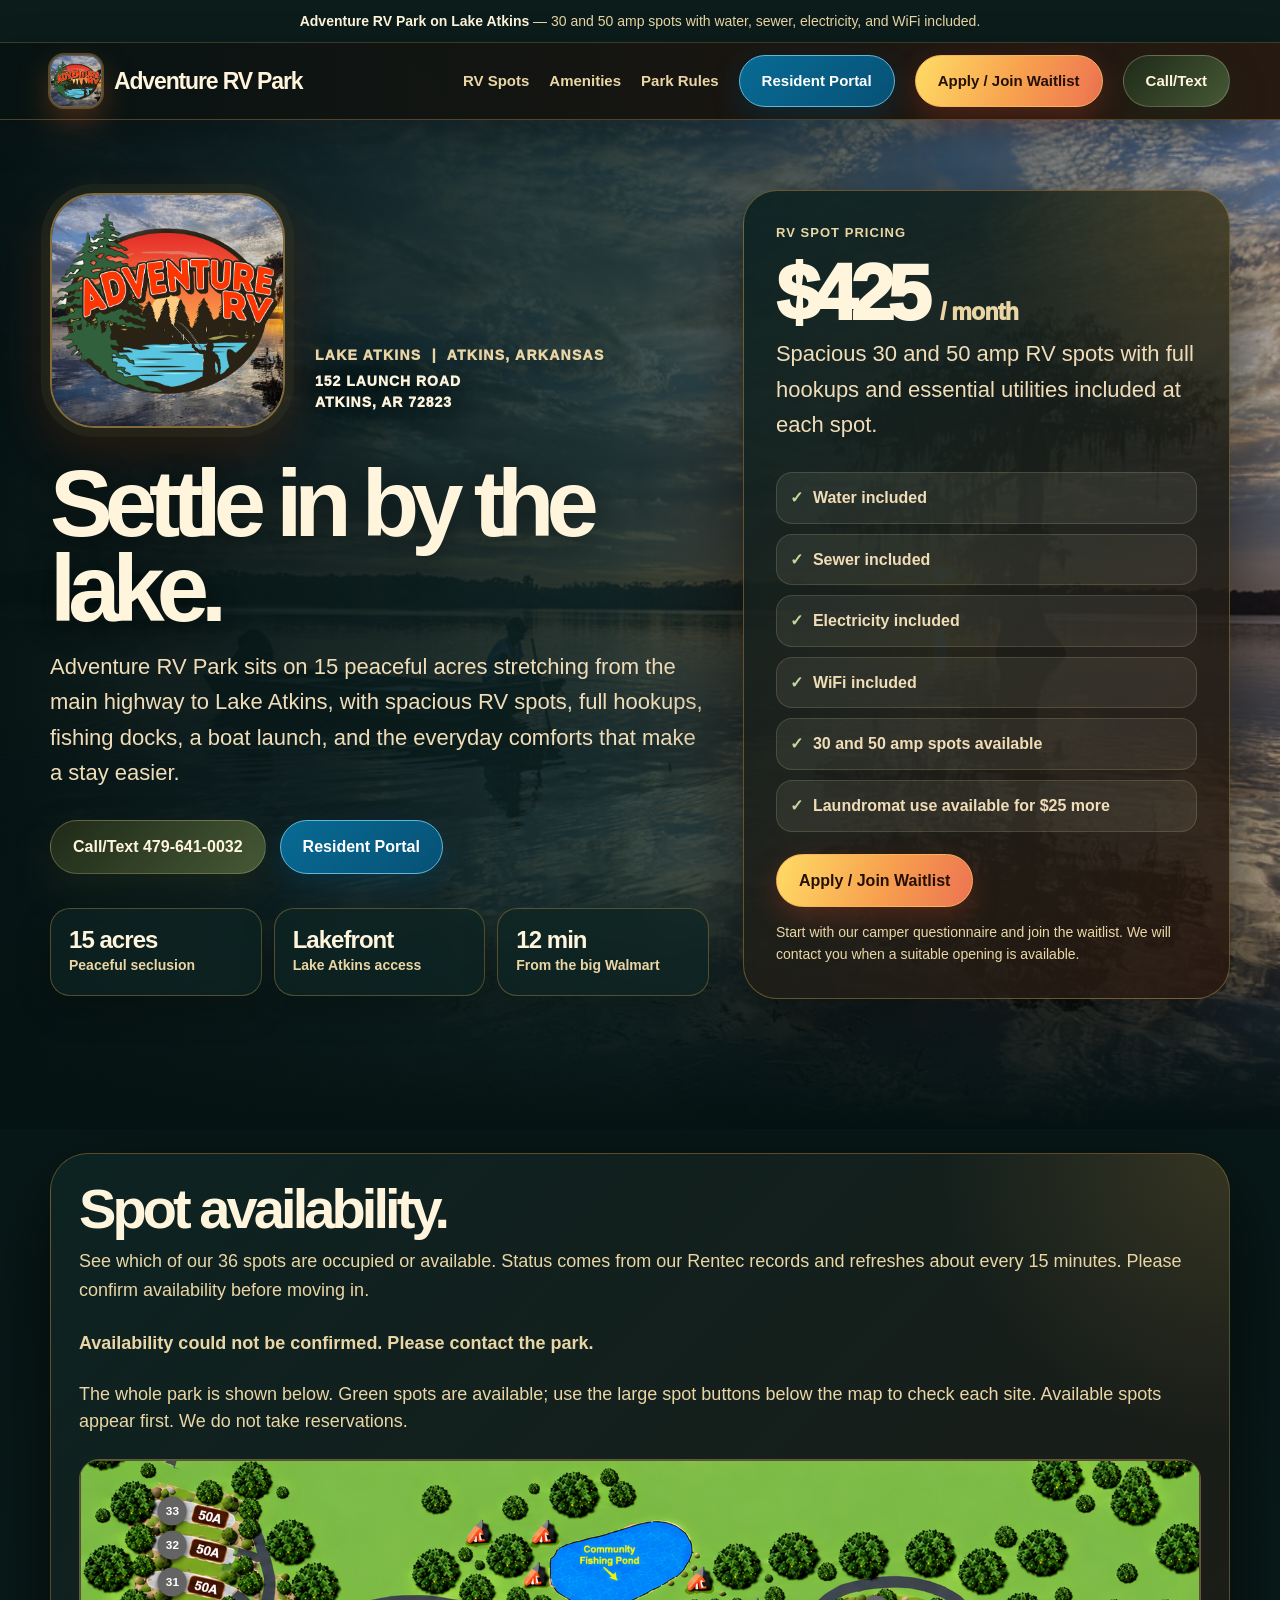
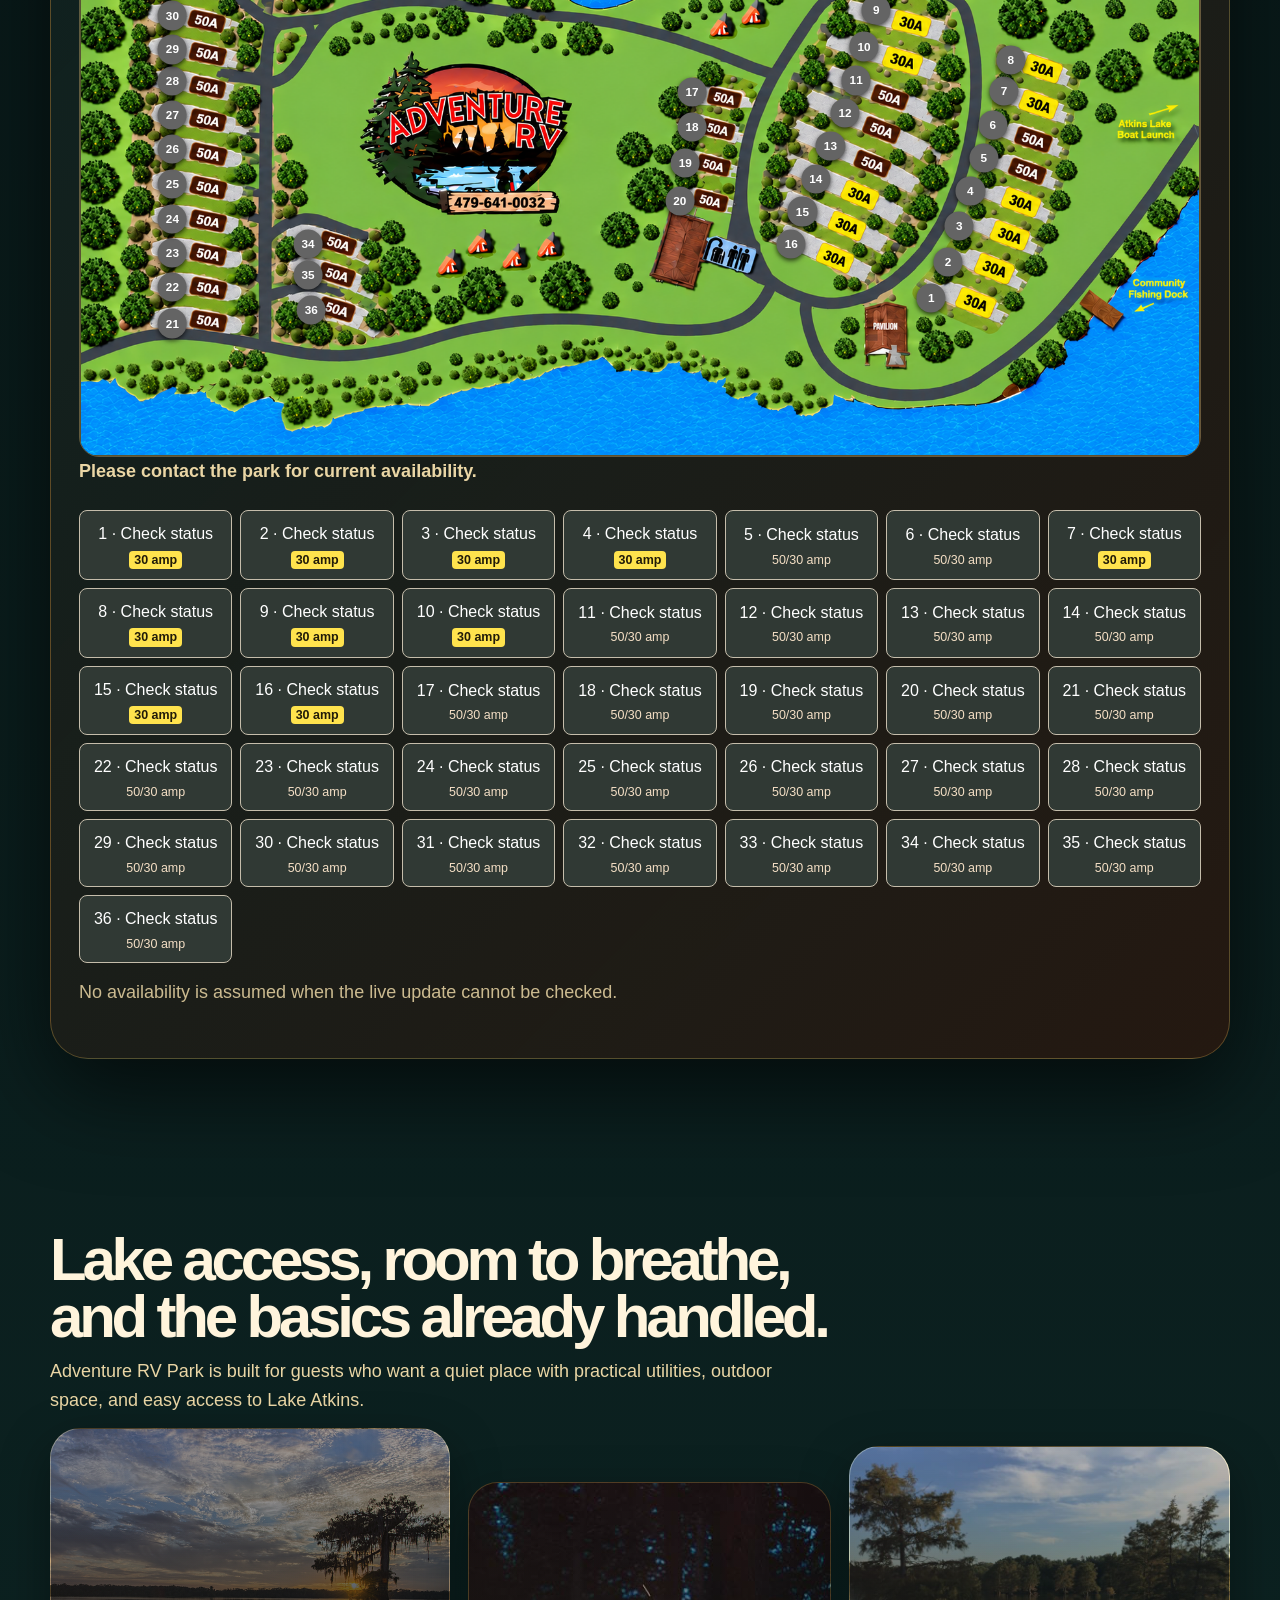
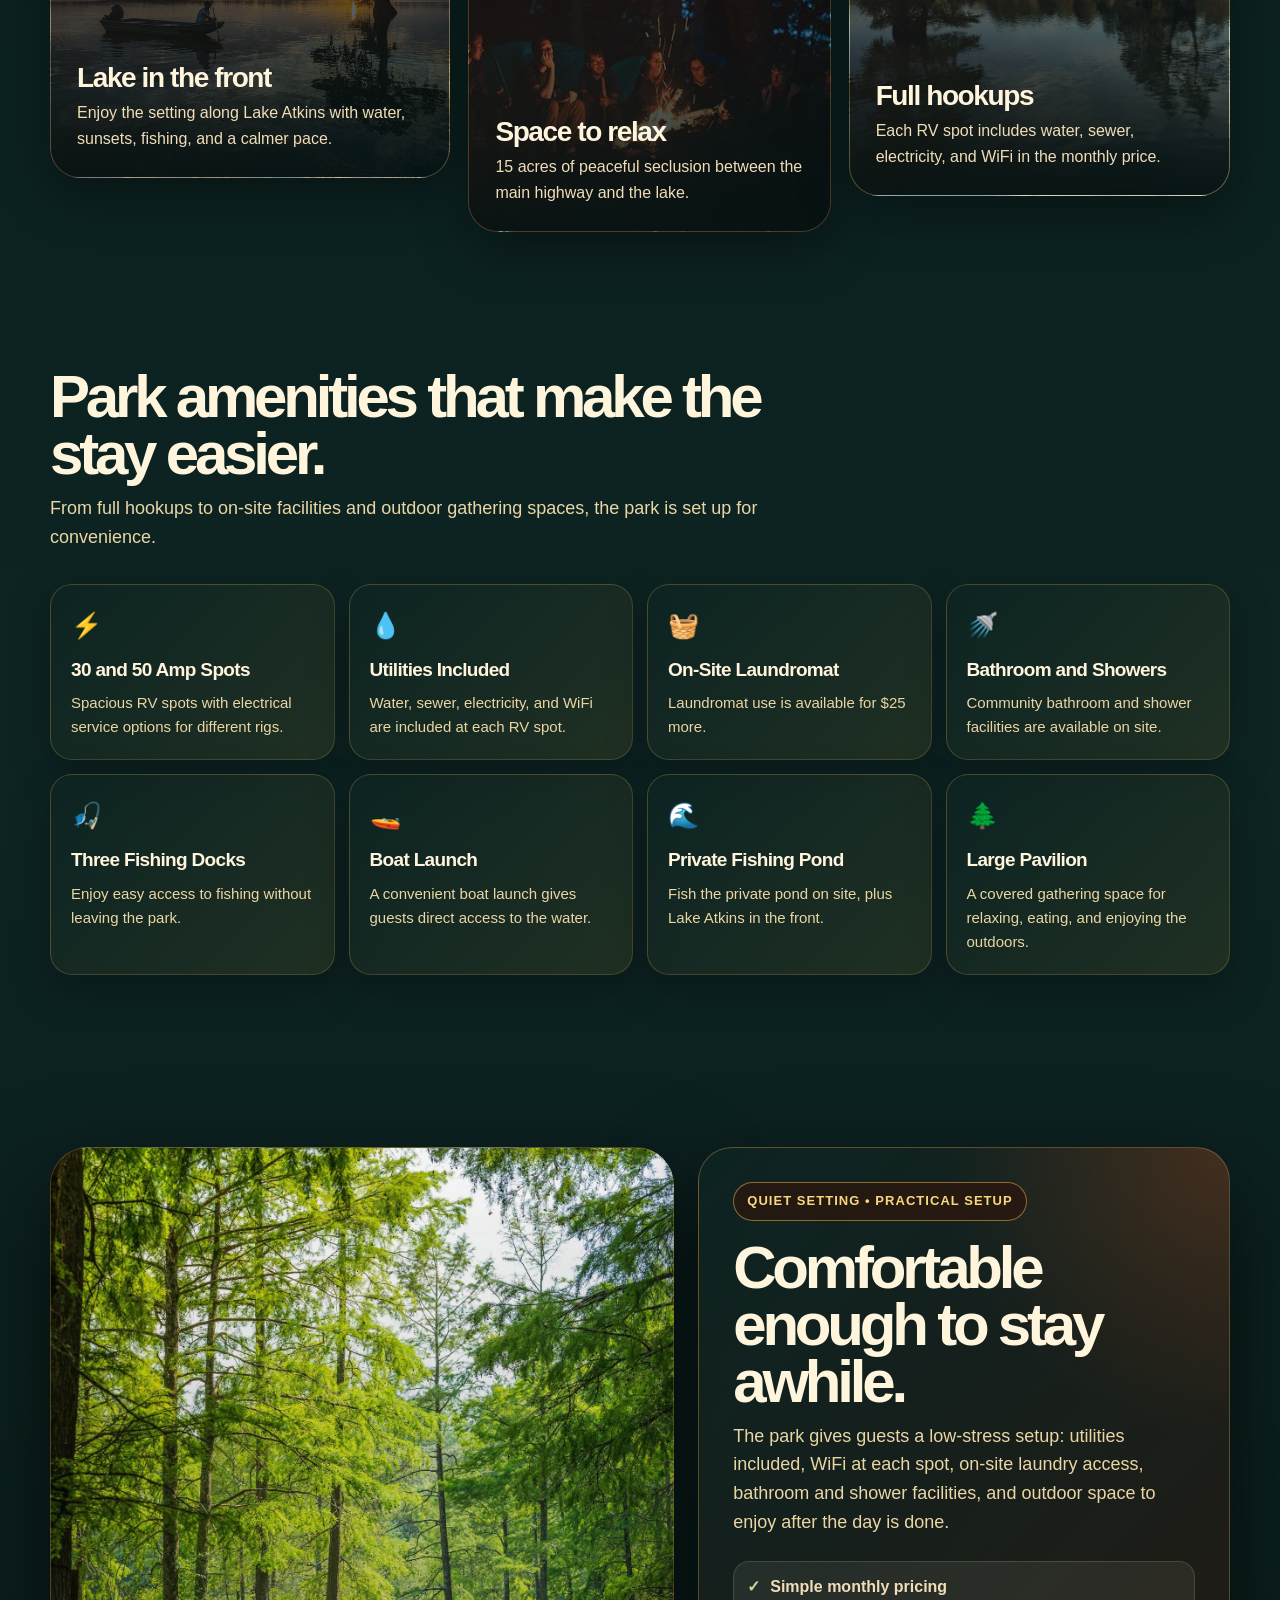
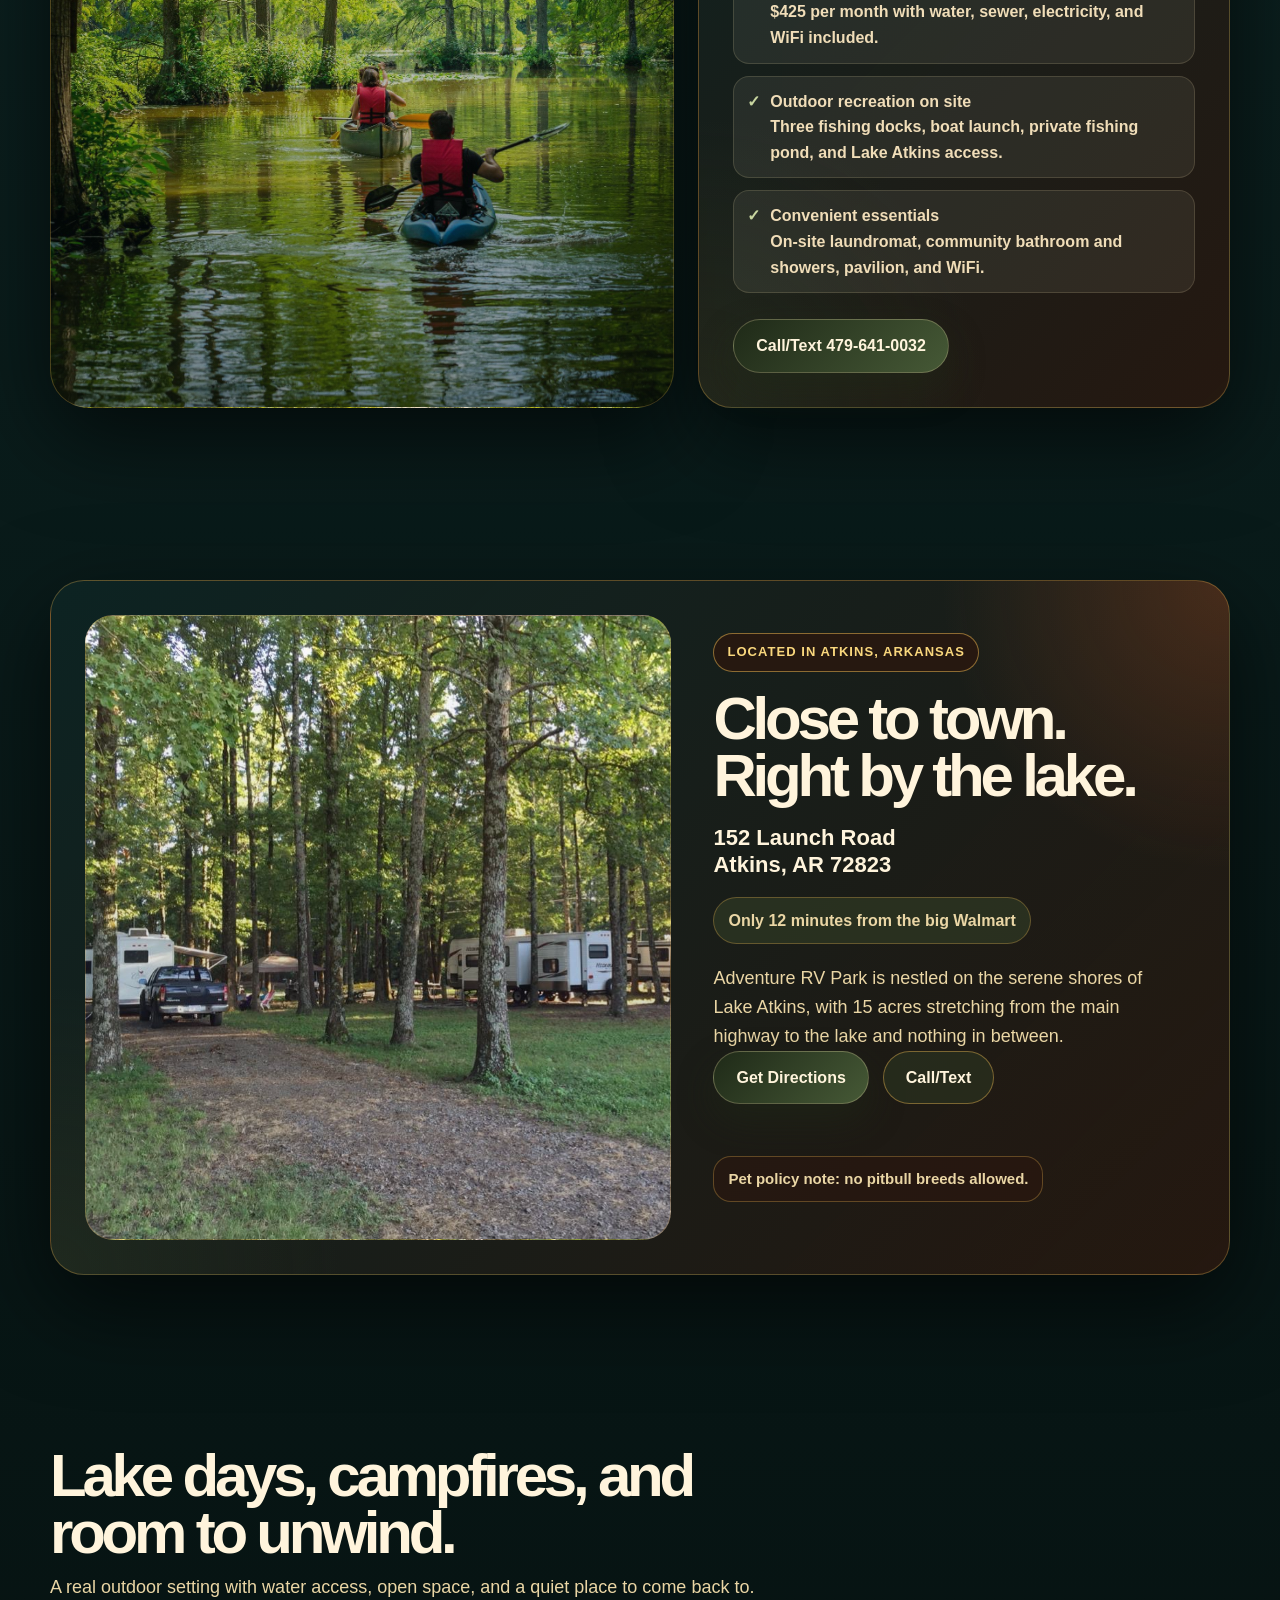
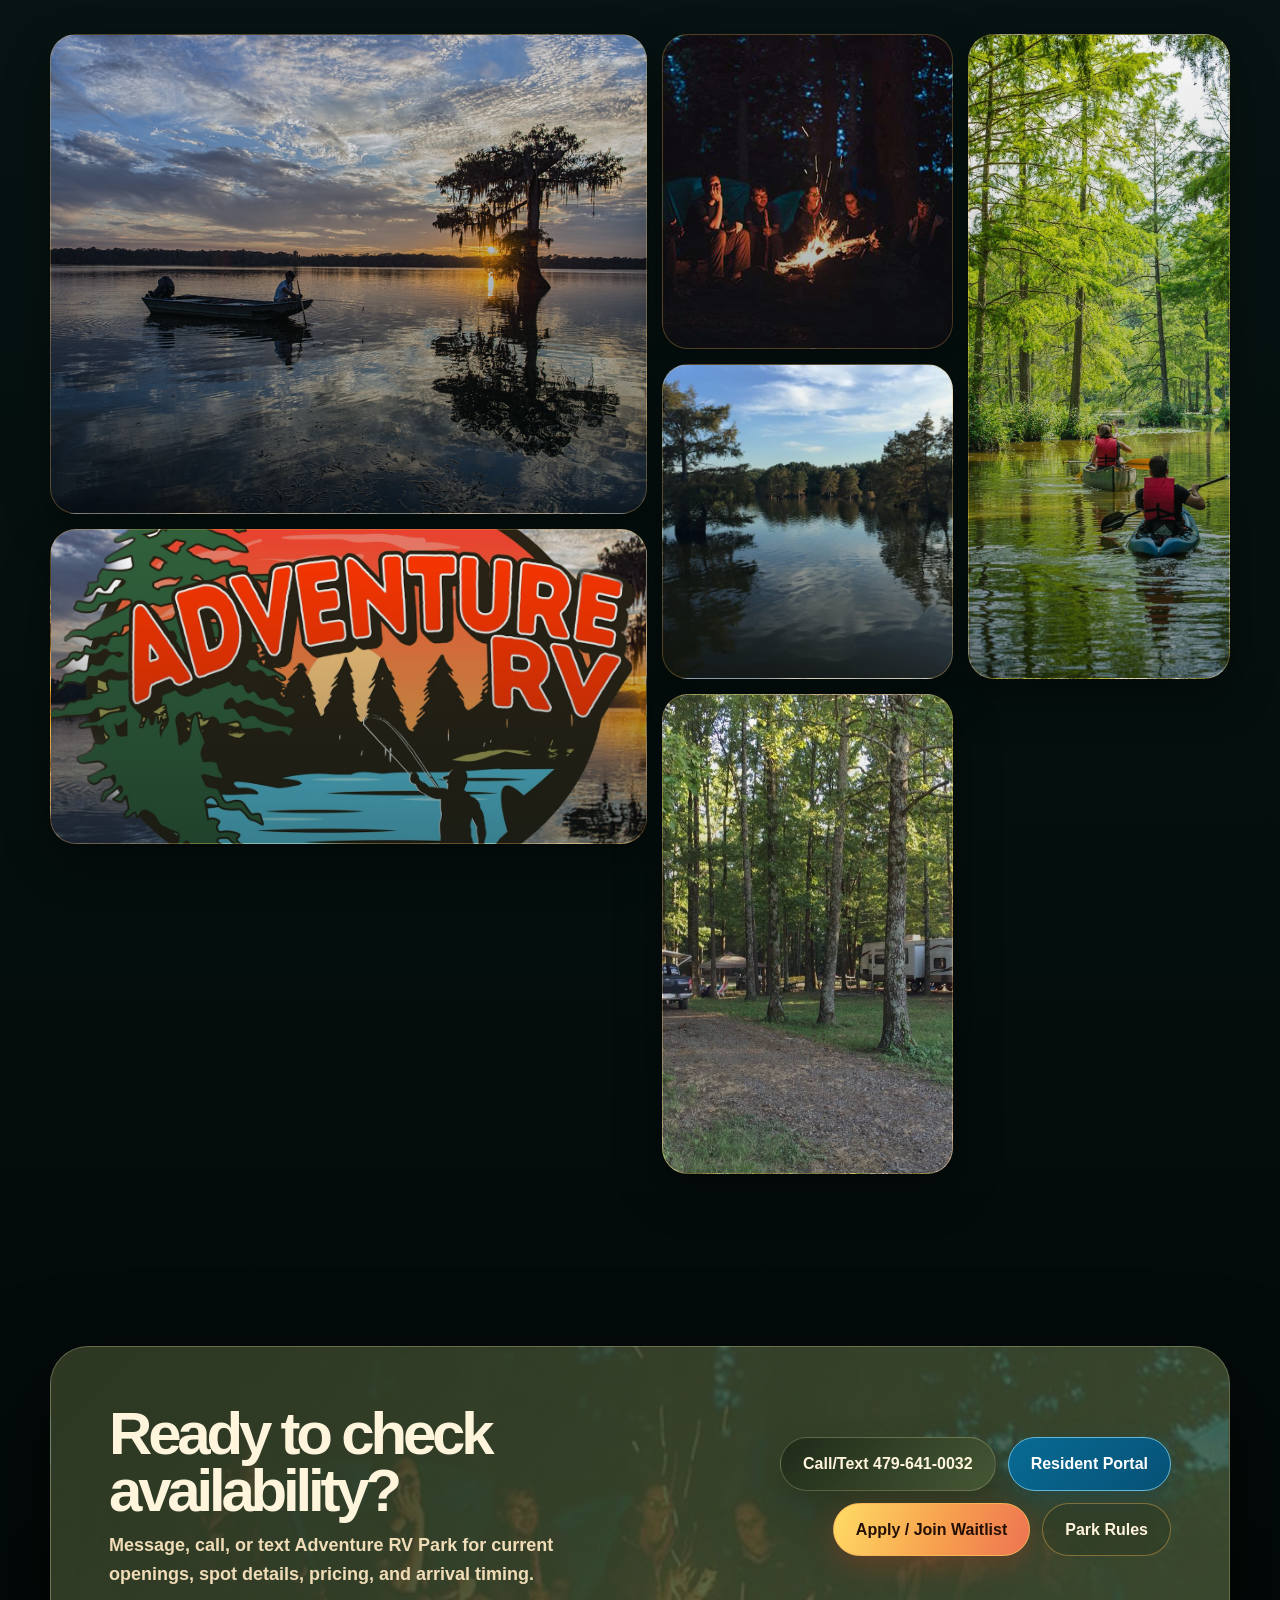
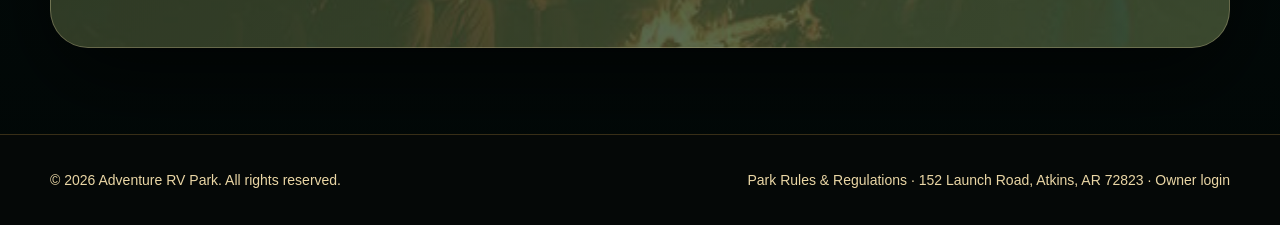
==== index.html @ 17a6fd37 "Add prominent Park Rules button to bottom homepage actions" ====
<!doctype html>
<html lang="en">
<head>
  <meta charset="utf-8">
  <meta name="viewport" content="width=device-width, initial-scale=1">
  <title>Adventure RV Park | Lake Atkins RV Park</title>
  <meta name="description" content="Adventure RV Park on Lake Atkins offers 30 and 50 amp RV spots with water, sewer, electricity, and WiFi included. Located at 152 Launch Road, Atkins, AR 72823.">

  <link rel="stylesheet" href="site.css?v=20261003-lake-blue">
  <link rel="stylesheet" href="availability.css?v=20261022-map-alignment">
</head>

<body>
  <div class="top">
    <strong>Adventure RV Park on Lake Atkins</strong> — 30 and 50 amp spots with water, sewer, electricity, and WiFi included.
  </div>

  <nav class="nav">
    <div class="wrap nav-inner">
      <a class="brand" href="#">
        <img class="mark" src="Screenshot%202023-10-20%20at%208.33.14%20PM.jpeg" alt="Adventure RV Park logo">
        <span>Adventure RV Park</span>
      </a>

      <div class="nav-links">
        <a href="#spots">RV Spots</a>
        <a href="#amenities">Amenities</a>
        <a href="rules.html">Park Rules</a>
        <a class="btn resident-portal-btn" href="resident-portal.html">Resident Portal</a>
        <a class="btn application-btn" href="signup.html">Apply / Join Waitlist</a>
        <a href="#contact" class="btn">Call/Text</a>
      </div>
    </div>
  </nav>

  <header class="hero">
    <div class="wrap hero-grid">
      <div class="hero-content">
        <div class="hero-brand-block">
          <img class="hero-logo" src="Screenshot%202023-10-20%20at%208.33.14%20PM.jpeg" alt="Adventure RV Park logo">

          <div class="hero-info">
            <span class="hero-kicker">Lake Atkins&nbsp;&nbsp;|&nbsp;&nbsp;Atkins, Arkansas</span>
            <span class="hero-address">
              152 Launch Road<br>
              Atkins, AR 72823
            </span>
          </div>
        </div>

        <h1>Settle in by the lake.</h1>

        <p>
          Adventure RV Park sits on 15 peaceful acres stretching from the main highway to Lake Atkins,
          with spacious RV spots, full hookups, fishing docks, a boat launch, and the everyday comforts
          that make a stay easier.
        </p>

        <div class="hero-actions">
          <a class="btn" href="tel:14796410032">Call/Text 479-641-0032</a>
          <a class="btn resident-portal-btn" href="resident-portal.html">Resident Portal</a>
        </div>

        <div class="quick-facts">
          <div class="fact">
            <strong>15 acres</strong>
            <span>Peaceful seclusion</span>
          </div>
          <div class="fact">
            <strong>Lakefront</strong>
            <span>Lake Atkins access</span>
          </div>
          <div class="fact">
            <strong>12 min</strong>
            <span>From the big Walmart</span>
          </div>
        </div>
      </div>

      <aside class="price-card" id="spots">
        <div class="small">RV spot pricing</div>
        <div class="price">$425 <span>/ month</span></div>

        <p>
          Spacious 30 and 50 amp RV spots with full hookups and essential utilities included at each spot.
        </p>

        <div class="included">
          <div><span class="check">✓</span> Water included</div>
          <div><span class="check">✓</span> Sewer included</div>
          <div><span class="check">✓</span> Electricity included</div>
          <div><span class="check">✓</span> WiFi included</div>
          <div><span class="check">✓</span> 30 and 50 amp spots available</div>
          <div><span class="check">✓</span> Laundromat use available for $25 more</div>
        </div>

        <a class="btn application-btn" href="signup.html">Apply / Join Waitlist</a>

        <div class="note">
          Start with our camper questionnaire and join the waitlist. We will contact you when a suitable opening is available.
        </div>
      </aside>
    </div>
  </header>

  <main>
    <section class="park-map-section" id="park-map">
      <div class="wrap">
        <div class="park-map-card">
          <h2>Spot availability.</h2>
          <p>
            See which of our 36 spots are occupied or available. Status comes from our Rentec records and refreshes about every 15 minutes. Please confirm availability before moving in.
          </p>

          <img class="park-map-img" src="Adventure%20RV%20Campground%20Map.png" alt="Adventure RV Park map">
        </div>
      </div>
    </section>

    <section>
      <div class="wrap">
        <div class="section-head">
          <h2>Lake access, room to breathe, and the basics already handled.</h2>
          <p>
            Adventure RV Park is built for guests who want a quiet place with practical utilities, outdoor space,
            and easy access to Lake Atkins.
          </p>
        </div>

        <div class="cards">
          <article class="card small-offset" style="background-image:url('sunset%20cypress%20lake.jpeg');">
            <div class="card-content">
              <h3>Lake in the front</h3>
              <p>Enjoy the setting along Lake Atkins with water, sunsets, fishing, and a calmer pace.</p>
            </div>
          </article>

          <article class="card offset" style="background-image:url('fire%20with%20friends.jpeg');">
            <div class="card-content">
              <h3>Space to relax</h3>
              <p>15 acres of peaceful seclusion between the main highway and the lake.</p>
            </div>
          </article>

          <article class="card" style="background-image:url('IMG_5786.JPG');">
            <div class="card-content">
              <h3>Full hookups</h3>
              <p>Each RV spot includes water, sewer, electricity, and WiFi in the monthly price.</p>
            </div>
          </article>
        </div>
      </div>
    </section>

    <section id="amenities">
      <div class="wrap">
        <div class="section-head">
          <h2>Park amenities that make the stay easier.</h2>
          <p>
            From full hookups to on-site facilities and outdoor gathering spaces, the park is set up for convenience.
          </p>
        </div>

        <div class="amenity-grid">
          <div class="amenity">
            <div class="amenity-icon">⚡</div>
            <h3>30 and 50 Amp Spots</h3>
            <p>Spacious RV spots with electrical service options for different rigs.</p>
          </div>

          <div class="amenity">
            <div class="amenity-icon">💧</div>
            <h3>Utilities Included</h3>
            <p>Water, sewer, electricity, and WiFi are included at each RV spot.</p>
          </div>

          <div class="amenity">
            <div class="amenity-icon">🧺</div>
            <h3>On-Site Laundromat</h3>
            <p>Laundromat use is available for $25 more.</p>
          </div>

          <div class="amenity">
            <div class="amenity-icon">🚿</div>
            <h3>Bathroom and Showers</h3>
            <p>Community bathroom and shower facilities are available on site.</p>
          </div>

          <div class="amenity">
            <div class="amenity-icon">🎣</div>
            <h3>Three Fishing Docks</h3>
            <p>Enjoy easy access to fishing without leaving the park.</p>
          </div>

          <div class="amenity">
            <div class="amenity-icon">🚤</div>
            <h3>Boat Launch</h3>
            <p>A convenient boat launch gives guests direct access to the water.</p>
          </div>

          <div class="amenity">
            <div class="amenity-icon">🌊</div>
            <h3>Private Fishing Pond</h3>
            <p>Fish the private pond on site, plus Lake Atkins in the front.</p>
          </div>

          <div class="amenity">
            <div class="amenity-icon">🌲</div>
            <h3>Large Pavilion</h3>
            <p>A covered gathering space for relaxing, eating, and enjoying the outdoors.</p>
          </div>
        </div>
      </div>
    </section>

    <section>
      <div class="wrap split">
        <div class="photo-panel"></div>

        <div class="info-panel">
          <span class="tag">Quiet setting • Practical setup</span>

          <h2>Comfortable enough to stay awhile.</h2>

          <p>
            The park gives guests a low-stress setup: utilities included, WiFi at each spot,
            on-site laundry access, bathroom and shower facilities, and outdoor space to enjoy after the day is done.
          </p>

          <div class="list">
            <div class="list-item">
              <span class="check">✓</span>
              <div>
                <strong>Simple monthly pricing</strong><br>
                <span>$425 per month with water, sewer, electricity, and WiFi included.</span>
              </div>
            </div>

            <div class="list-item">
              <span class="check">✓</span>
              <div>
                <strong>Outdoor recreation on site</strong><br>
                <span>Three fishing docks, boat launch, private fishing pond, and Lake Atkins access.</span>
              </div>
            </div>

            <div class="list-item">
              <span class="check">✓</span>
              <div>
                <strong>Convenient essentials</strong><br>
                <span>On-site laundromat, community bathroom and showers, pavilion, and WiFi.</span>
              </div>
            </div>
          </div>

          <a class="btn" href="tel:14796410032">Call/Text 479-641-0032</a>
        </div>
      </div>
    </section>

    <section id="location">
      <div class="wrap location-card">
        <div class="map-box"></div>

        <div class="location-details">
          <span class="tag">Located in Atkins, Arkansas</span>

          <h2>Close to town. Right by the lake.</h2>

          <div class="address">
            152 Launch Road<br>
            Atkins, AR 72823
          </div>

          <div class="distance">
            Only 12 minutes from the big Walmart
          </div>

          <p>
            Adventure RV Park is nestled on the serene shores of Lake Atkins, with 15 acres stretching
            from the main highway to the lake and nothing in between.
          </p>

          <div class="hero-actions">
            <a class="btn" href="https://www.google.com/maps/search/?api=1&query=152%20Launch%20Road%20Atkins%20AR%2072823" target="_blank" rel="noopener">Get Directions</a>
            <a class="btn outline" href="tel:14796410032">Call/Text</a>
          </div>

          <div class="policy">
            Pet policy note: no pitbull breeds allowed.
          </div>
        </div>
      </div>
    </section>

    <section id="photos">
      <div class="wrap">
        <div class="section-head">
          <h2>Lake days, campfires, and room to unwind.</h2>
          <p>
            A real outdoor setting with water access, open space, and a quiet place to come back to.
          </p>
        </div>

        <div class="masonry">
          <div class="tile" style="background-image:url('sunset%20cypress%20lake.jpeg');"></div>
          <div class="tile" style="background-image:url('fire%20with%20friends.jpeg');"></div>
          <div class="tile" style="background-image:url('kayak%20group%20cypress.jpeg');"></div>
          <div class="tile" style="background-image:url('IMG_5786.JPG');"></div>
          <div class="tile" style="background-image:url('Screenshot%202023-10-20%20at%208.33.14%20PM.jpeg');"></div>
          <div class="tile" style="background-image:url('IMG_5787.JPG');"></div>
        </div>
      </div>
    </section>

    <section id="contact">
      <div class="wrap">
        <div class="cta">
          <div>
            <h2>Ready to check availability?</h2>
            <p>
              Message, call, or text Adventure RV Park for current openings, spot details, pricing, and arrival timing.
            </p>
          </div>

          <div class="cta-actions">
            <a class="btn" href="tel:14796410032">Call/Text 479-641-0032</a>
            <a class="btn resident-portal-btn" href="resident-portal.html">Resident Portal</a>
            <a class="btn application-btn" href="signup.html">Apply / Join Waitlist</a>
            <a class="btn outline" href="rules.html">Park Rules</a>
          </div>
        </div>
      </div>
    </section>
  </main>

  <footer>
    <div class="wrap footer-inner">
      <div>© <span id="year"></span> Adventure RV Park. All rights reserved.</div>
      <div><a href="rules.html">Park Rules &amp; Regulations</a> · 152 Launch Road, Atkins, AR 72823 · <a href="https://property-owner.innago.com/dashboard" rel="nofollow">Owner login</a></div>
    </div>
  </footer>

  <script>
    document.getElementById("year").textContent = new Date().getFullYear();
  </script>
  <script src="availability.js?v=20261022-map-final" defer></script>
</body>
</html>
---- site.css ----
:root {
      --forest: #061313;
      --forest2: #0d2423;
      --deep: #020807;
      --army: #2f3a24;
      --army2: #465936;
      --army3: #1f2a18;
      --gold: #d8a84b;
      --sand: #ead6a5;
      --cream: #fff4dc;
      --shadow: 0 30px 90px rgba(0,0,0,.62);
      --radius: 30px;
    }

    * {
      box-sizing: border-box;
    }

    html {
      scroll-behavior: smooth;
    }

    body {
      margin: 0;
      font-family: Arial, Helvetica, sans-serif;
      color: var(--cream);
      background:
        radial-gradient(circle at 12% 4%, rgba(185,85,36,.32), transparent 28rem),
        radial-gradient(circle at 88% 2%, rgba(31,111,115,.38), transparent 32rem),
        linear-gradient(180deg, var(--forest), var(--forest2) 48%, var(--deep));
      line-height: 1.6;
    }

    a {
      color: inherit;
      text-decoration: none;
    }

    .wrap {
      width: min(1180px, calc(100% - 40px));
      margin: 0 auto;
    }

    .top {
      background: #0b1c1b;
      color: var(--sand);
      text-align: center;
      padding: 10px 18px;
      font-size: 14px;
      border-bottom: 1px solid rgba(216,168,75,.26);
    }

    .top strong {
      color: var(--cream);
    }

    .nav {
      position: sticky;
      top: 0;
      z-index: 100;
      background: linear-gradient(90deg, rgba(6,19,19,.96), rgba(42,24,15,.90));
      backdrop-filter: blur(16px);
      border-bottom: 1px solid rgba(216,168,75,.32);
      box-shadow: 0 12px 40px rgba(0,0,0,.28);
    }

    .nav-inner {
      min-height: 76px;
      display: flex;
      align-items: center;
      justify-content: space-between;
      gap: 20px;
      padding: 10px 0;
    }

    .brand {
      display: flex;
      align-items: center;
      gap: 12px;
      font-size: 23px;
      font-weight: 900;
      letter-spacing: -.05em;
      color: var(--cream);
    }

    .mark {
      width: 52px;
      height: 52px;
      border-radius: 14px;
      display: block;
      object-fit: cover;
      box-shadow:
        0 0 0 2px rgba(216,168,75,.34),
        0 14px 32px rgba(185,85,36,.38);
      border: 1px solid rgba(255,244,220,.32);
      background: #111827;
    }

    .nav-links {
      display: flex;
      gap: 20px;
      align-items: center;
      color: var(--sand);
      font-size: 15px;
      font-weight: 800;
    }

    .nav-links a:hover {
      color: var(--cream);
    }

    .btn {
      display: inline-flex;
      align-items: center;
      justify-content: center;
      min-height: 48px;
      padding: 13px 22px;
      border-radius: 999px;
      background: linear-gradient(135deg, var(--army3), var(--army2));
      color: var(--cream);
      font-weight: 900;
      box-shadow: 0 16px 36px rgba(31,42,24,.48);
      border: 1px solid rgba(234,214,165,.28);
      transition: .2s ease;
      white-space: nowrap;
    }

    .btn:hover {
      transform: translateY(-2px);
      filter: brightness(1.12);
    }

    .btn.outline {
      background: rgba(47,58,36,.52);
      border-color: rgba(216,168,75,.48);
      box-shadow: none;
    }

    .hero {
      position: relative;
      min-height: 820px;
      display: grid;
      align-items: center;
      overflow: hidden;
      background:
        linear-gradient(90deg, rgba(6,19,19,.98), rgba(13,36,35,.82) 47%, rgba(42,24,15,.22)),
        radial-gradient(circle at 75% 65%, rgba(216,168,75,.18), transparent 22rem),
        url("sunset%20cypress%20lake.jpeg");
      background-size: cover;
      background-position: center;
    }

    .hero::after {
      content: "";
      position: absolute;
      inset: auto 0 0;
      height: 210px;
      background: linear-gradient(to bottom, transparent, var(--forest));
    }

    .hero-grid {
      position: relative;
      z-index: 2;
      display: grid;
      grid-template-columns: 1.15fr .85fr;
      gap: 34px;
      align-items: center;
      padding: 70px 0 130px;
    }

    .hero-content {
      max-width: 780px;
    }

    .hero-brand-block {
      display: flex;
      align-items: flex-end;
      gap: 30px;
      margin-bottom: 34px;
    }

    .hero-logo {
      width: 235px;
      height: 235px;
      border-radius: 44px;
      display: block;
      object-fit: cover;
      flex: 0 0 auto;
      border: 2px solid rgba(216,168,75,.58);
      box-shadow:
        0 0 0 9px rgba(47,58,36,.34),
        0 28px 80px rgba(0,0,0,.52),
        0 18px 48px rgba(185,85,36,.32);
      background: #111827;
    }

    .hero-info {
      display: grid;
      gap: 6px;
      padding-bottom: 14px;
      transform: translateY(-2px);
    }

    .hero-kicker {
      color: var(--sand);
      font-size: 14px;
      font-weight: 950;
      letter-spacing: .09em;
      text-transform: uppercase;
      line-height: 1.35;
      text-shadow: 0 8px 24px rgba(0,0,0,.55);
    }

    .hero-address {
      color: var(--cream);
      font-size: 14px;
      font-weight: 950;
      letter-spacing: .07em;
      text-transform: uppercase;
      line-height: 1.45;
      text-shadow: 0 8px 24px rgba(0,0,0,.55);
    }

    h1 {
      margin: 22px 0 18px;
      font-size: clamp(50px, 8vw, 94px);
      line-height: .9;
      letter-spacing: -.085em;
      color: var(--cream);
      text-shadow: 0 6px 30px rgba(0,0,0,.42);
    }

    .hero p {
      max-width: 680px;
      margin: 0 0 30px;
      color: #f0ddb8;
      font-size: clamp(18px, 2vw, 22px);
    }

    .hero-actions {
      display: flex;
      flex-wrap: wrap;
      gap: 14px;
      margin-bottom: 34px;
    }

    .quick-facts {
      display: grid;
      grid-template-columns: repeat(3, 1fr);
      gap: 12px;
      max-width: 760px;
    }

    .fact {
      padding: 18px;
      border-radius: 20px;
      background: rgba(13,36,35,.72);
      border: 1px solid rgba(216,168,75,.34);
      backdrop-filter: blur(10px);
      box-shadow: 0 14px 35px rgba(0,0,0,.22);
    }

    .fact strong {
      display: block;
      font-size: 24px;
      letter-spacing: -.04em;
      color: var(--cream);
      line-height: 1.05;
    }

    .fact span {
      color: var(--sand);
      font-size: 14px;
      font-weight: 800;
    }

    .price-card {
      background:
        radial-gradient(circle at top right, rgba(216,168,75,.22), transparent 16rem),
        linear-gradient(135deg, rgba(13,36,35,.94), rgba(42,24,15,.86));
      border: 1px solid rgba(216,168,75,.38);
      border-radius: 34px;
      padding: 32px;
      box-shadow: var(--shadow);
    }

    .price-card .small {
      color: var(--sand);
      font-weight: 900;
      text-transform: uppercase;
      letter-spacing: .08em;
      font-size: 13px;
    }

    .price {
      font-size: clamp(54px, 7vw, 78px);
      line-height: .9;
      letter-spacing: -.08em;
      font-weight: 950;
      margin: 14px 0 8px;
      color: var(--cream);
    }

    .price span {
      font-size: 23px;
      letter-spacing: -.03em;
      color: var(--sand);
    }

    .included {
      margin: 22px 0;
      display: grid;
      gap: 10px;
    }

    .included div,
    .list-item {
      display: flex;
      gap: 10px;
      align-items: flex-start;
      padding: 12px 13px;
      border-radius: 16px;
      background: rgba(255,244,220,.07);
      border: 1px solid rgba(234,214,165,.16);
      color: #f0ddb8;
      font-weight: 800;
    }

    .check {
      color: #c8d6a0;
      font-weight: 950;
    }

    .note {
      color: var(--sand);
      font-size: 14px;
      margin-top: 14px;
    }

    section {
      padding: 86px 0;
    }

    .section-head {
      max-width: 780px;
      margin-bottom: 32px;
    }

    .section-head h2,
    .info-panel h2,
    .location-details h2,
    .cta h2 {
      margin: 0 0 12px;
      font-size: clamp(34px, 5vw, 60px);
      line-height: .95;
      letter-spacing: -.07em;
      color: var(--cream);
    }

    .section-head p,
    .info-panel p,
    .location-details p {
      margin: 0;
      color: var(--sand);
      font-size: 18px;
    }

    .cards {
      display: grid;
      grid-template-columns: 1.05fr .95fr 1fr;
      gap: 18px;
    }

    .card {
      position: relative;
      overflow: hidden;
      min-height: 350px;
      padding: 26px;
      border-radius: var(--radius);
      border: 1px solid rgba(216,168,75,.30);
      box-shadow: 0 18px 50px rgba(0,0,0,.38);
      display: flex;
      align-items: flex-end;
      background-size: cover;
      background-position: center;
    }

    .card.offset {
      transform: translateY(36px);
    }

    .card.small-offset {
      transform: translateY(-18px);
    }

    .card::before {
      content: "";
      position: absolute;
      inset: 0;
      background:
        linear-gradient(to top, rgba(6,19,19,.94), rgba(42,24,15,.30)),
        radial-gradient(circle at bottom left, rgba(185,85,36,.26), transparent 20rem);
    }

    .card-content {
      position: relative;
      z-index: 2;
    }

    .card h3 {
      margin: 0 0 8px;
      font-size: 28px;
      line-height: 1.05;
      letter-spacing: -.05em;
      color: var(--cream);
    }

    .card p {
      margin: 0;
      color: #f0ddb8;
    }

    .park-map-section {
      padding-top: 24px;
    }

    .park-map-card {
      border-radius: 38px;
      padding: 28px;
      background:
        radial-gradient(circle at top right, rgba(216,168,75,.16), transparent 18rem),
        linear-gradient(135deg, rgba(13,36,35,.95), rgba(42,24,15,.84));
      border: 1px solid rgba(216,168,75,.34);
      box-shadow: var(--shadow);
    }

    .park-map-card h2 {
      margin: 0 0 12px;
      font-size: clamp(34px, 5vw, 56px);
      line-height: .95;
      letter-spacing: -.07em;
      color: var(--cream);
    }

    .park-map-card p {
      margin: 0 0 24px;
      color: var(--sand);
      font-size: 18px;
    }

    .park-map-img {
      width: 100%;
      display: block;
      border-radius: 28px;
      border: 1px solid rgba(216,168,75,.30);
      box-shadow: 0 18px 50px rgba(0,0,0,.38);
      background: rgba(255,244,220,.06);
    }

    .amenity-grid {
      display: grid;
      grid-template-columns: repeat(4, 1fr);
      gap: 14px;
      margin-top: 28px;
    }

    .amenity {
      background: linear-gradient(135deg, rgba(13,36,35,.86), rgba(47,58,36,.58));
      border: 1px solid rgba(216,168,75,.25);
      border-radius: 22px;
      padding: 20px;
      min-height: 150px;
      box-shadow: 0 16px 42px rgba(0,0,0,.28);
    }

    .amenity-icon {
      font-size: 25px;
      margin-bottom: 10px;
    }

    .amenity h3 {
      margin: 0 0 6px;
      font-size: 19px;
      letter-spacing: -.035em;
      color: var(--cream);
    }

    .amenity p {
      margin: 0;
      color: var(--sand);
      font-size: 15px;
    }

    .split,
    .location-card {
      display: grid;
      grid-template-columns: 1.08fr .92fr;
      gap: 24px;
      align-items: stretch;
    }

    .photo-panel {
      min-height: 620px;
      border-radius: 38px;
      background:
        linear-gradient(to top, rgba(6,19,19,.42), transparent),
        url("kayak%20group%20cypress.jpeg");
      background-size: cover;
      background-position: center;
      box-shadow: var(--shadow);
      border: 1px solid rgba(216,168,75,.30);
    }

    .info-panel,
    .location-card {
      border-radius: 34px;
      padding: 34px;
      background:
        radial-gradient(circle at top right, rgba(185,85,36,.28), transparent 18rem),
        radial-gradient(circle at bottom left, rgba(47,58,36,.38), transparent 18rem),
        linear-gradient(135deg, rgba(13,36,35,.95), rgba(42,24,15,.86));
      border: 1px solid rgba(216,168,75,.34);
      box-shadow: var(--shadow);
    }

    .list {
      display: grid;
      gap: 12px;
      margin: 24px 0 26px;
    }

    .tag {
      display: inline-flex;
      width: fit-content;
      padding: 8px 13px;
      border-radius: 999px;
      background: rgba(42,24,15,.82);
      border: 1px solid rgba(216,168,75,.58);
      color: #f9d77d;
      font-size: 13px;
      font-weight: 900;
      letter-spacing: .08em;
      text-transform: uppercase;
      margin-bottom: 18px;
    }

    .map-box {
      border-radius: 28px;
      background:
        linear-gradient(to top, rgba(6,19,19,.25), transparent),
        url("IMG_5787.JPG");
      background-size: cover;
      background-position: center;
      min-height: 390px;
      border: 1px solid rgba(216,168,75,.24);
    }

    .location-details {
      padding: 18px;
      display: flex;
      flex-direction: column;
      justify-content: center;
    }

    .address {
      font-size: 22px;
      font-weight: 900;
      color: var(--cream);
      margin: 8px 0 18px;
      line-height: 1.25;
    }

    .distance,
    .policy {
      width: fit-content;
      padding: 10px 14px;
      border-radius: 999px;
      background: rgba(47,58,36,.70);
      border: 1px solid rgba(216,168,75,.34);
      color: var(--sand);
      font-weight: 900;
      margin: 0 0 20px;
    }

    .policy {
      border-radius: 18px;
      background: rgba(42,24,15,.62);
      font-size: 15px;
      margin-top: 18px;
    }

    .masonry {
      display: grid;
      grid-template-columns: 1.25fr .75fr 1fr .9fr;
      grid-auto-rows: 150px;
      gap: 15px;
    }

    .tile {
      border-radius: 26px;
      background-size: cover;
      background-position: center;
      border: 1px solid rgba(216,168,75,.32);
      box-shadow: 0 18px 45px rgba(0,0,0,.38);
      position: relative;
      overflow: hidden;
    }

    .tile::after {
      content: "";
      position: absolute;
      inset: 0;
      background: linear-gradient(to top, rgba(6,19,19,.40), transparent);
    }

    .tile:nth-child(1) { grid-column: span 2; grid-row: span 3; }
    .tile:nth-child(2) { grid-row: span 2; }
    .tile:nth-child(3) { grid-row: span 4; }
    .tile:nth-child(4) { grid-row: span 2; }
    .tile:nth-child(5) { grid-column: span 2; grid-row: span 2; }
    .tile:nth-child(6) { grid-row: span 3; }

    .cta {
      padding: 58px;
      border-radius: 38px;
      background:
        linear-gradient(135deg, rgba(47,58,36,.94), rgba(70,89,54,.78)),
        url("fire%20with%20friends.jpeg");
      background-size: cover;
      background-position: center;
      color: var(--cream);
      box-shadow: var(--shadow);
      display: flex;
      justify-content: space-between;
      align-items: center;
      gap: 28px;
      overflow: hidden;
      border: 1px solid rgba(234,214,165,.30);
    }

    .cta p {
      margin: 0;
      max-width: 650px;
      font-size: 18px;
      font-weight: 800;
      color: #f0ddb8;
    }

    .cta-actions {
      display: flex;
      flex-wrap: wrap;
      gap: 12px;
      justify-content: flex-end;
    }

    footer {
      padding: 34px 0;
      color: var(--sand);
      border-top: 1px solid rgba(216,168,75,.24);
      background: #050807;
      font-size: 14px;
    }

    .footer-inner {
      display: flex;
      justify-content: space-between;
      gap: 20px;
      flex-wrap: wrap;
    }

    @media (max-width: 980px) {
      .nav-links {
        display: none;
      }

      .hero {
        min-height: auto;
      }

      .hero-grid,
      .split,
      .location-card,
      .quick-facts,
      .cards,
      .amenity-grid,
      .masonry {
        grid-template-columns: 1fr;
      }

      .hero-grid {
        padding: 74px 0 96px;
      }

      .hero-logo {
        width: 165px;
        height: 165px;
        border-radius: 32px;
      }

      .hero-kicker,
      .hero-address {
        font-size: 13px;
      }

      .photo-panel,
      .map-box {
        min-height: 390px;
      }

      .card.offset,
      .card.small-offset {
        transform: none;
      }

      .tile,
      .tile:nth-child(1),
      .tile:nth-child(2),
      .tile:nth-child(3),
      .tile:nth-child(4),
      .tile:nth-child(5),
      .tile:nth-child(6) {
        grid-column: auto;
        grid-row: auto;
        min-height: 280px;
      }

      .cta {
        flex-direction: column;
        align-items: flex-start;
        padding: 36px;
      }

      .cta-actions {
        justify-content: flex-start;
      }
    }

    @media (max-width: 600px) {
      .wrap {
        width: min(100% - 28px, 1180px);
      }

      .hero-brand-block {
        flex-direction: column;
        align-items: flex-start;
        gap: 18px;
      }

      .hero-info {
        width: 100%;
        padding-bottom: 0;
      }

      h1 {
        font-size: clamp(46px, 18vw, 72px);
      }

      .price-card,
      .info-panel,
      .location-card,
      .park-map-card {
        padding: 24px;
      }

      .price {
        font-size: 58px;
      }

      .brand span {
        font-size: 20px;
      }

      .btn {
        width: 100%;
      }

      .hero-actions,
      .cta-actions {
        width: 100%;
      }
    }
  
/* Application buttons echo the logo's warm yellow and red. */
.btn.application-btn {
  background: linear-gradient(110deg, #ffdc65 0%, #f7a04e 55%, #ed7352 100%);
  color: #251006;
  border: 1px solid #f9b45a;
  box-shadow: 0 10px 28px rgba(185, 60, 30, .32);
}
.nav-links .application-btn:hover { color: #251006; }
.application-btn:focus-visible { outline: 3px solid #fff4dc; outline-offset: 4px; }

/* Lake-blue resident access buttons. */
.btn.resident-portal-btn {
  background: linear-gradient(135deg, #086b94, #075176);
  color: #ffffff;
  border-color: #62b7d8;
  box-shadow: 0 10px 28px rgba(4, 74, 112, .32);
}
.nav-links .resident-portal-btn:hover { color: #ffffff; }
.resident-portal-btn:focus-visible { outline: 3px solid #a8e2fa; outline-offset: 4px; }
---- availability.css ----
.availability-summary{font-size:1.3rem;font-weight:800;color:#fff3c8}.availability-help,.availability-updated{font-size:.9rem;line-height:1.5}.availability-scroll{overflow:hidden;border-radius:20px;border:1px solid #d7b57366}.availability-canvas{position:relative;width:100%;min-width:0;container-type:inline-size}.availability-canvas img{display:block;width:100%;height:auto;border-radius:0}.availability-pin{position:absolute;transform:translate(-125%,-50%);width:clamp(9px,2.6cqw,33px);height:clamp(9px,2.6cqw,33px);border:0;border-radius:50%;font-size:clamp(5.5px,1.05cqw,13px);font-weight:800;cursor:pointer;color:white;background:#646464;box-shadow:0 2px 5px #000b;padding:0}.availability-pin[data-status=occupied]{background:#833d34}.availability-pin[data-status=available]{background:#126039}.availability-pin:focus-visible,.availability-item:focus-visible{outline:4px solid #f4cc47;outline-offset:3px;z-index:2}.availability-detail{font-weight:700;min-height:1.5em}.availability-grid{display:grid;grid-template-columns:repeat(auto-fit,minmax(135px,1fr));gap:8px;margin:16px 0}.availability-item{min-height:44px;border:1px solid #c5bdab;border-radius:8px;padding:10px;background:#303934;color:#fff;font:inherit;cursor:pointer}.availability-item[data-status=available]{background:#126039}.availability-item[data-status=occupied]{background:#68382f}.availability-updated{opacity:.85}

.availability-amperage{display:block;margin-top:4px;font-size:.78em;line-height:1.3;color:#f4dfc5}

.availability-pin[data-spot="1"],.availability-pin[data-spot="2"],.availability-pin[data-spot="3"],.availability-pin[data-spot="4"],.availability-pin[data-spot="5"],.availability-pin[data-spot="6"],.availability-pin[data-spot="7"],.availability-pin[data-spot="8"],.availability-pin[data-spot="9"]{transform:translate(-165%,-50%)}

.availability-amperage-30{width:fit-content;margin-left:auto;margin-right:auto;padding:1px 5px;border-radius:4px;background:#ffe34d;color:#211b08;font-weight:700}


/* Revised October 22 map: centers for sites 1–16 are defined in availability.js. */
.availability-pin[data-spot="1"],.availability-pin[data-spot="2"],.availability-pin[data-spot="3"],.availability-pin[data-spot="4"],.availability-pin[data-spot="5"],.availability-pin[data-spot="6"],.availability-pin[data-spot="7"],.availability-pin[data-spot="8"],.availability-pin[data-spot="9"],.availability-pin[data-spot="10"],.availability-pin[data-spot="11"],.availability-pin[data-spot="12"],.availability-pin[data-spot="13"],.availability-pin[data-spot="14"],.availability-pin[data-spot="15"],.availability-pin[data-spot="16"]{transform:translate(-50%,-50%)}
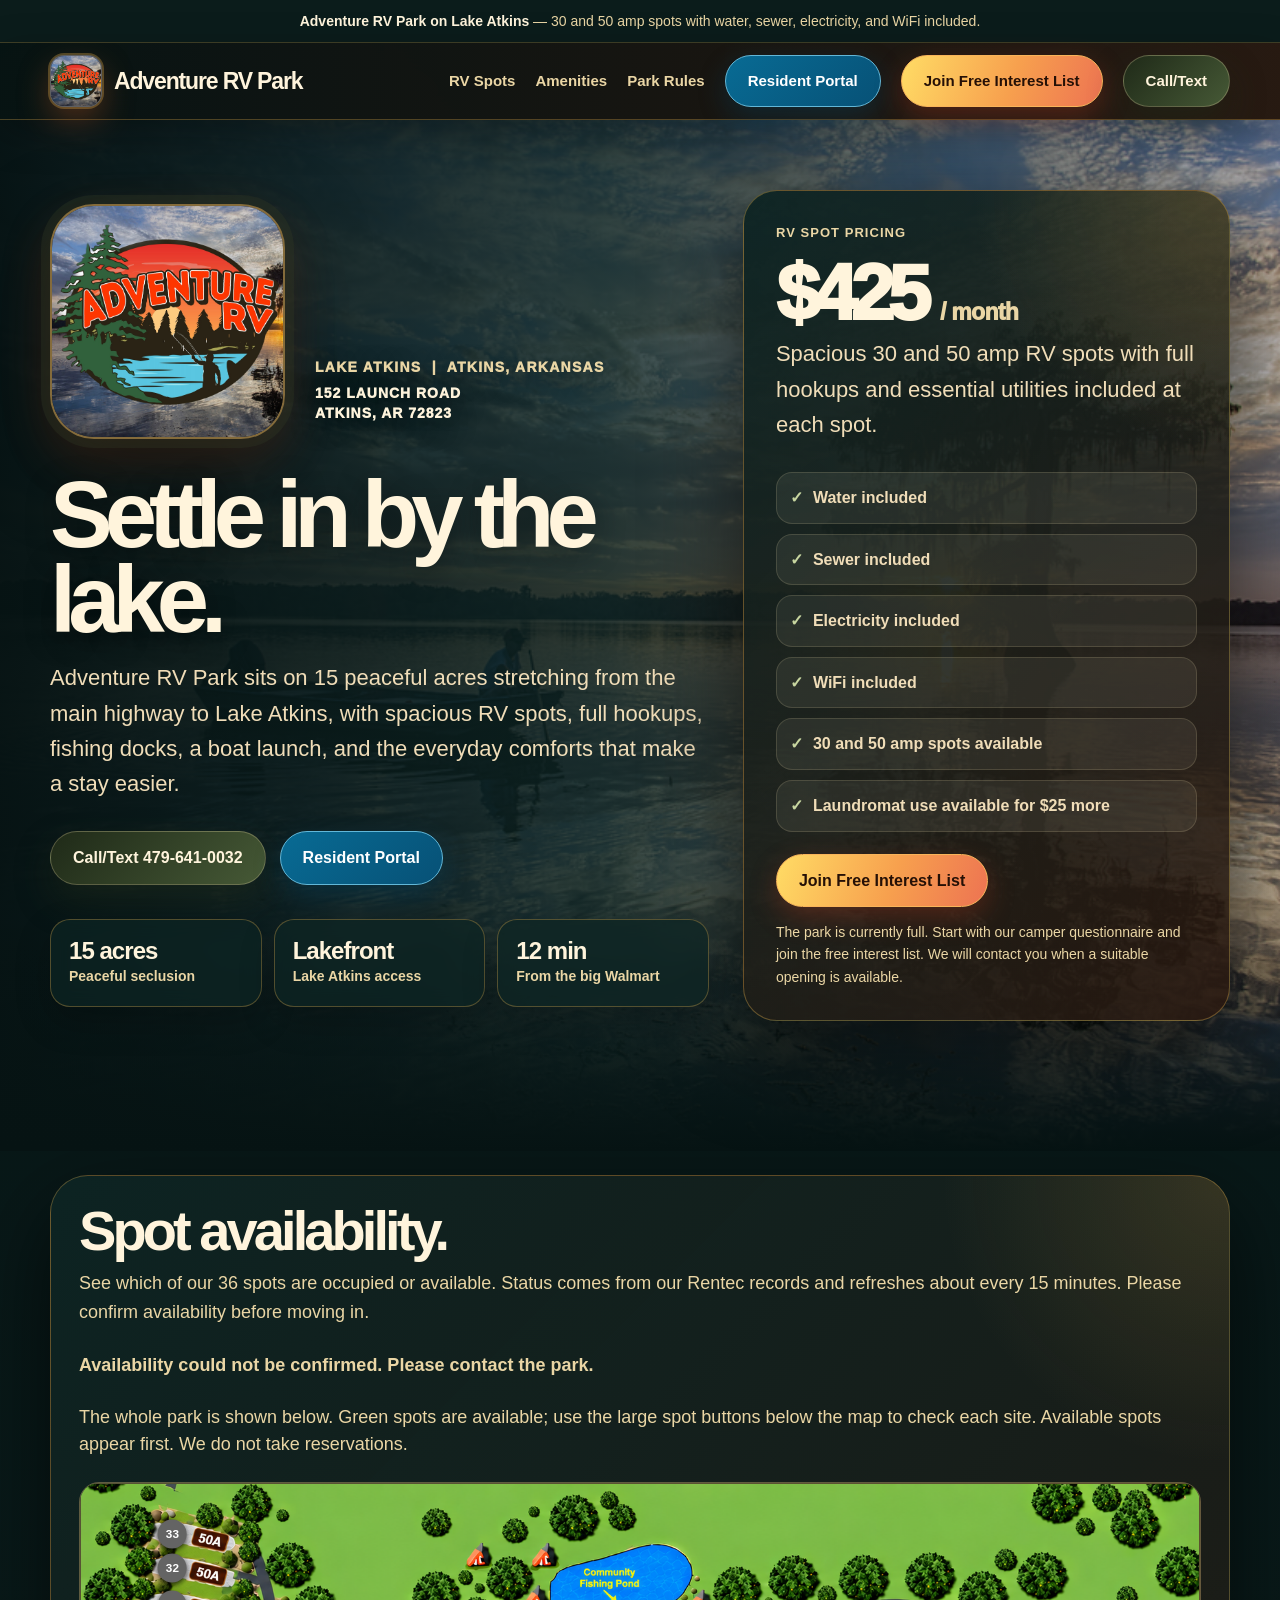
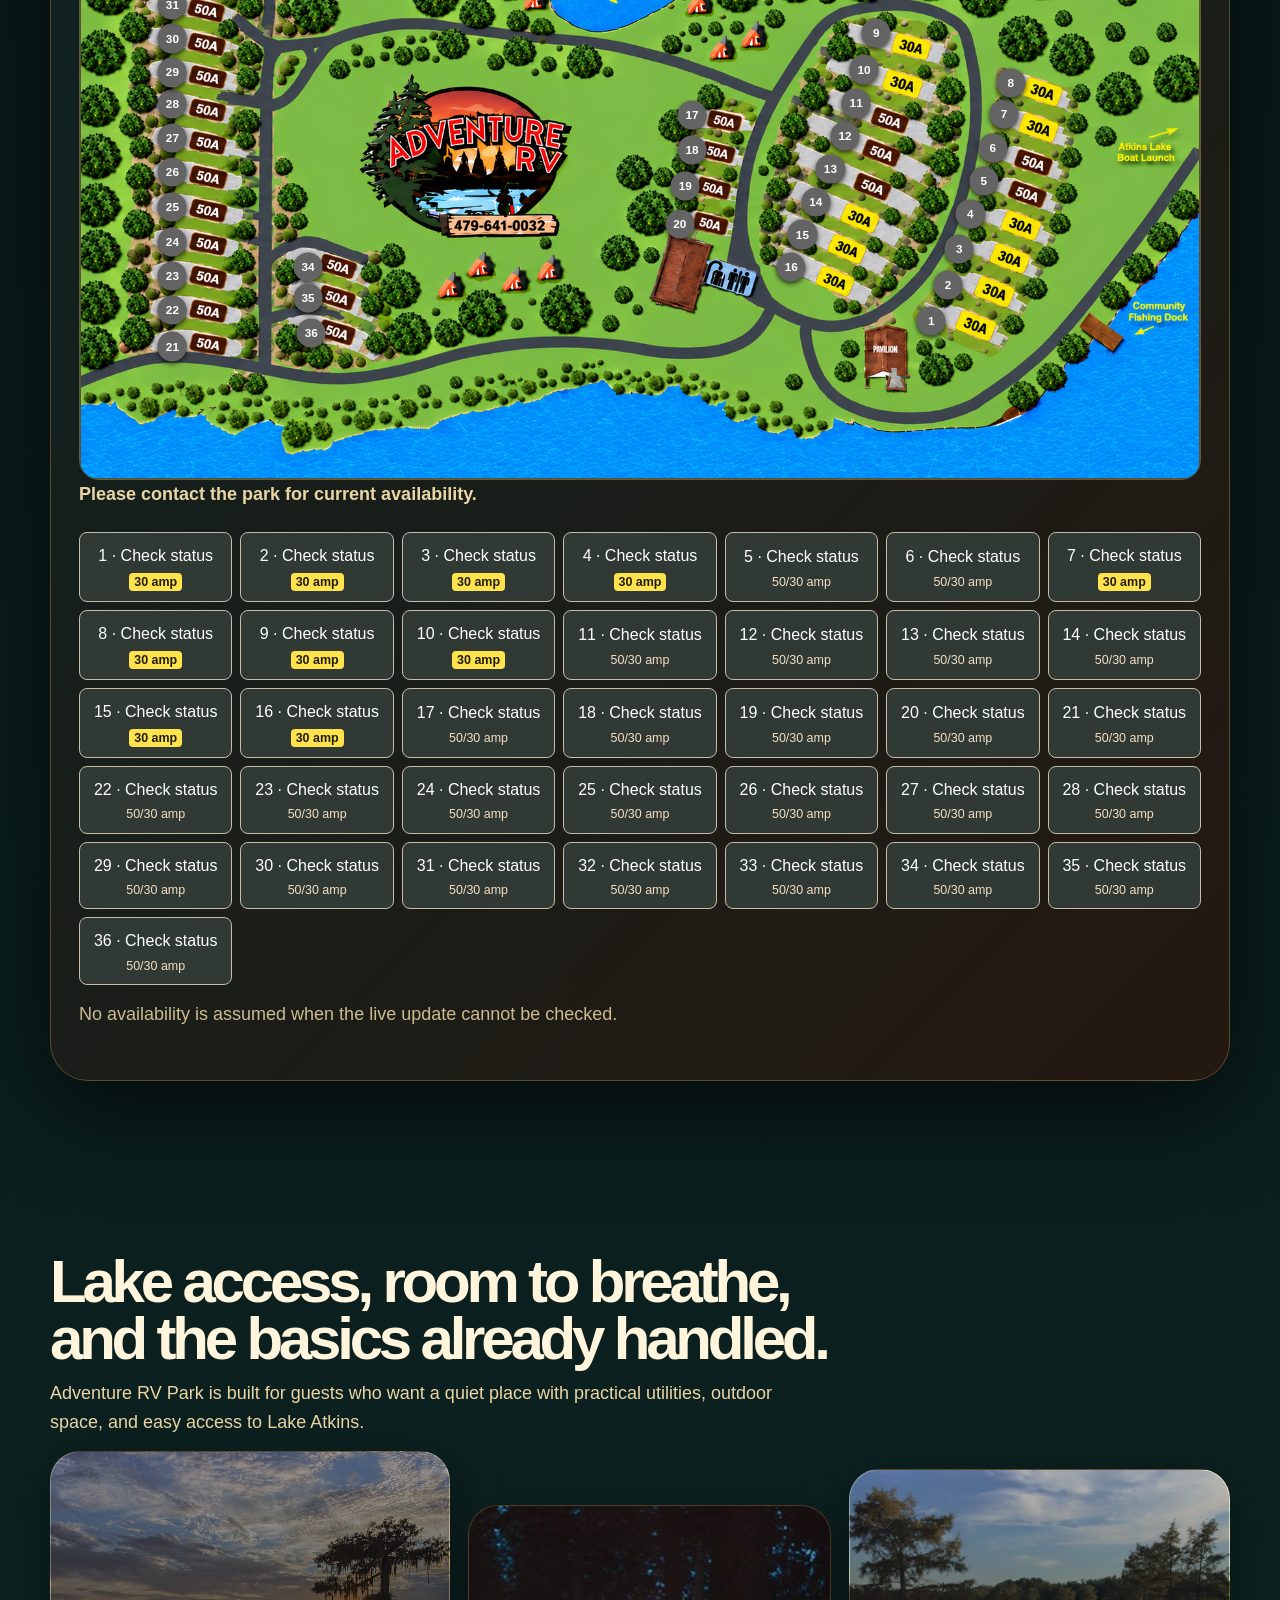
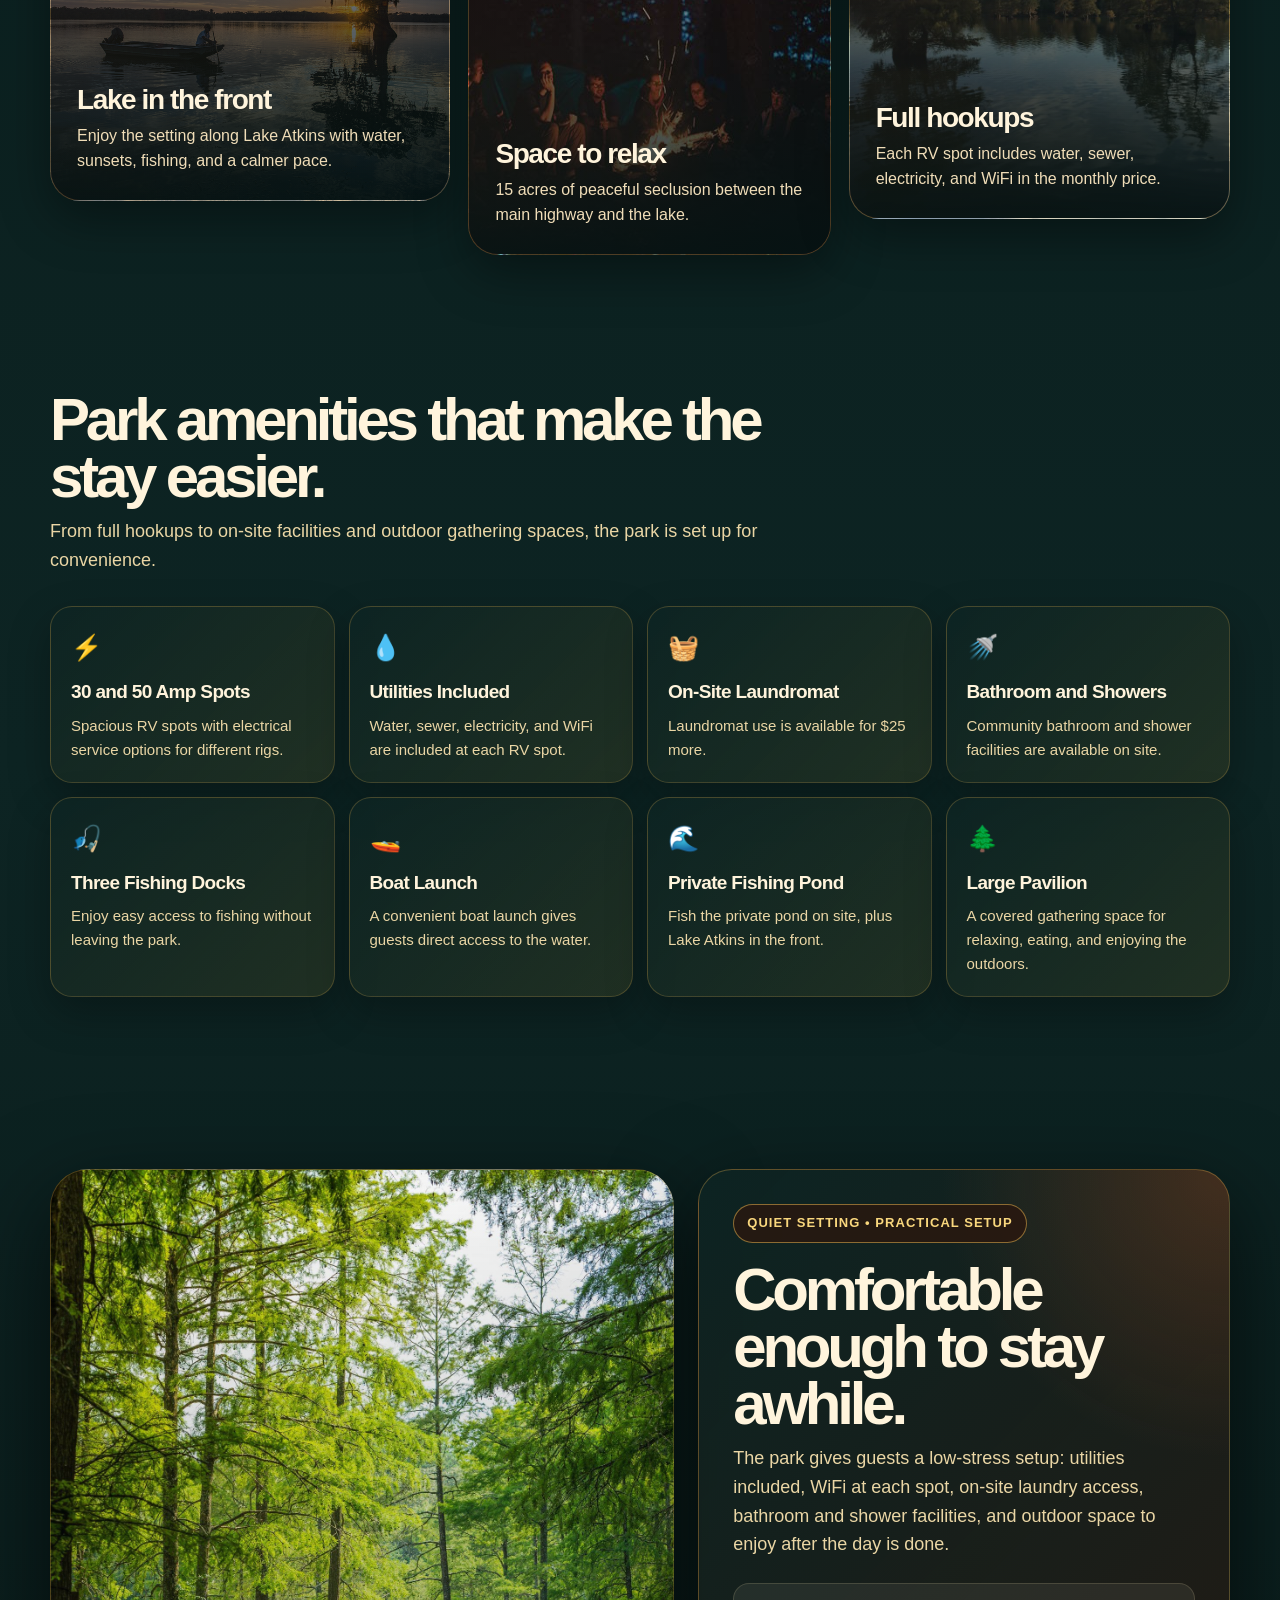
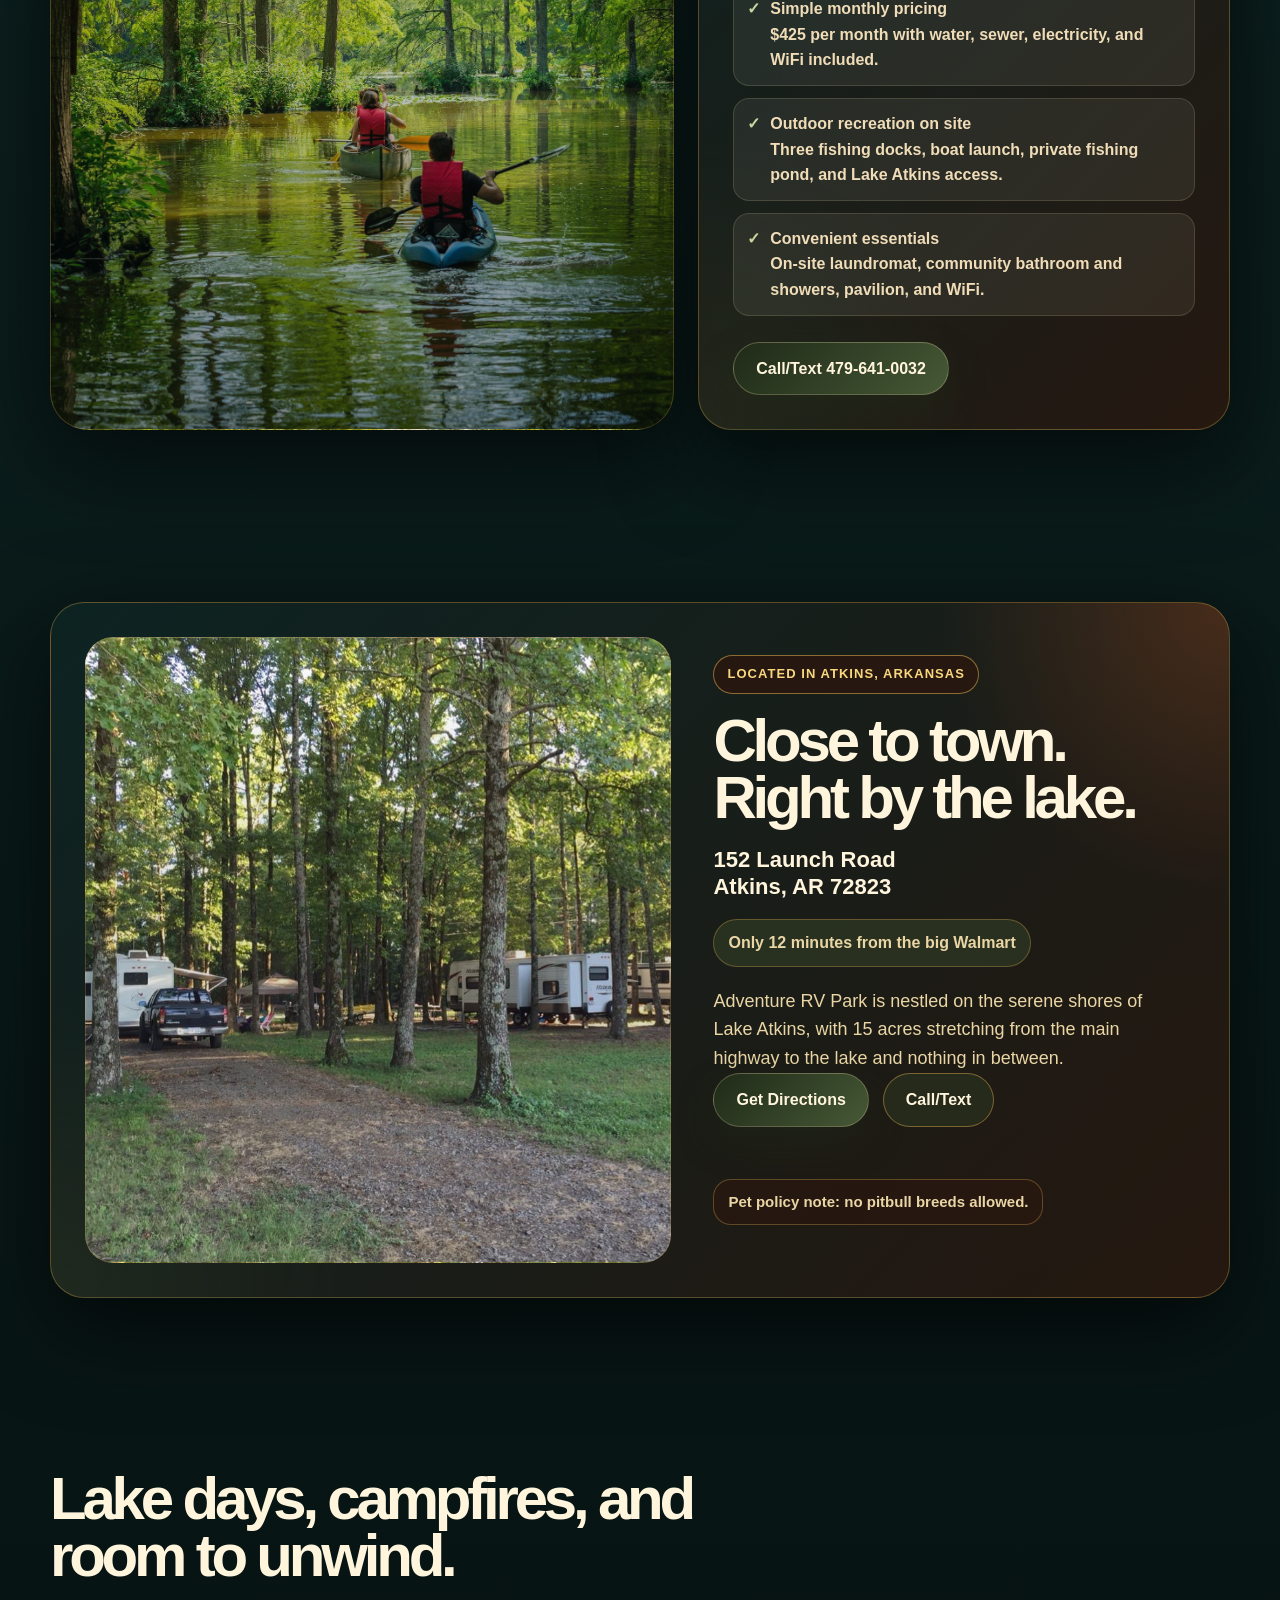
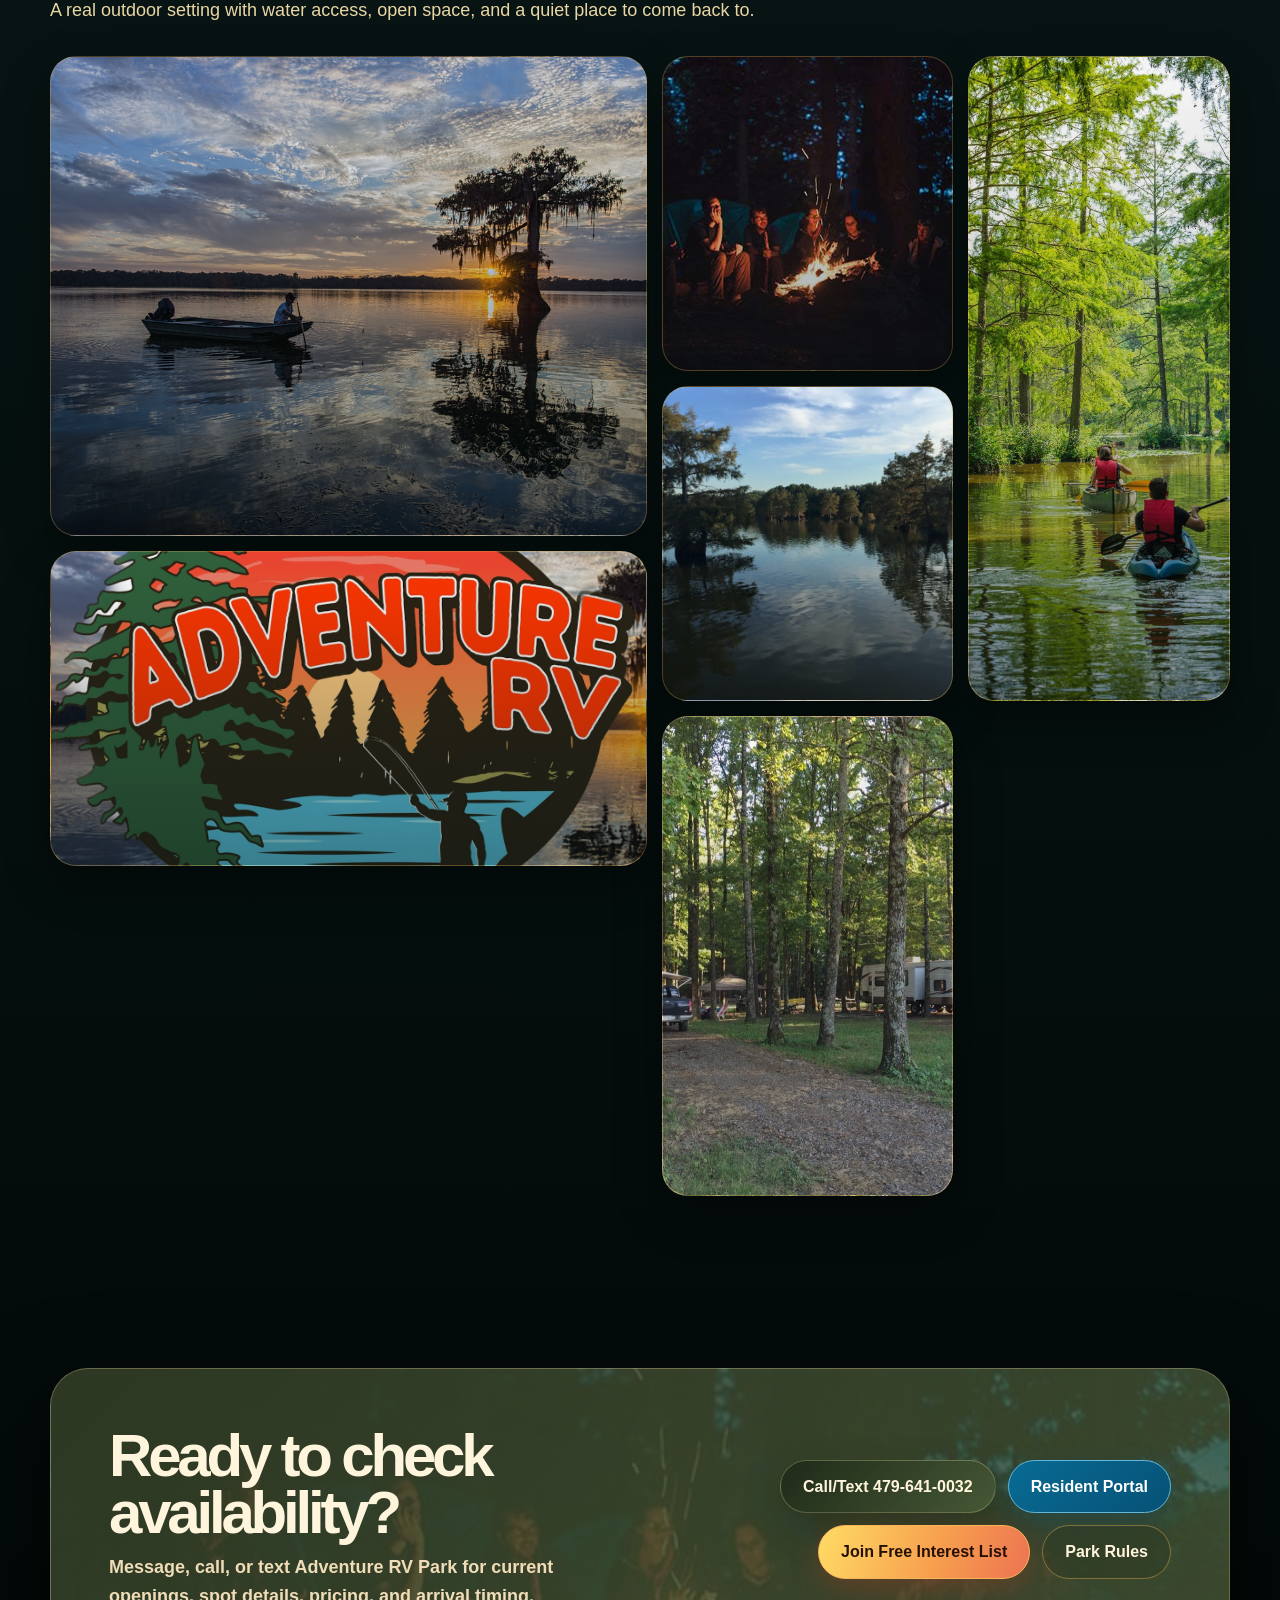
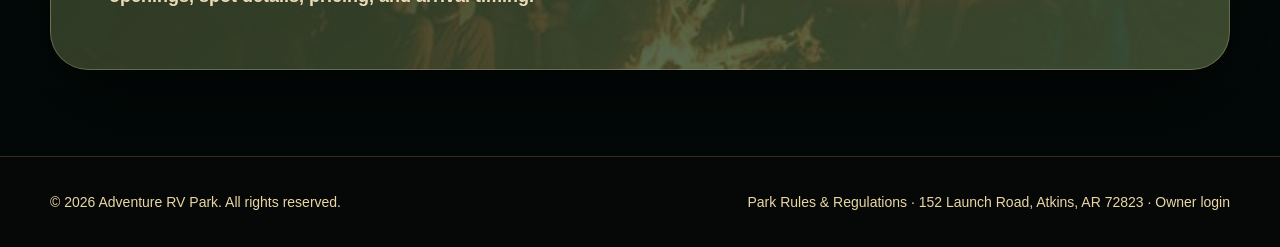
==== commit 220138cc: "Publish verified Innago free interest-list link" ====
--- a/index.html
+++ b/index.html
@@ -27,7 +27,7 @@
         <a href="#amenities">Amenities</a>
         <a href="rules.html">Park Rules</a>
         <a class="btn resident-portal-btn" href="resident-portal.html">Resident Portal</a>
-        <a class="btn application-btn" href="signup.html">Apply / Join Waitlist</a>
+        <a class="btn application-btn" href="signup.html">Join Free Interest List</a>
         <a href="#contact" class="btn">Call/Text</a>
       </div>
     </div>
@@ -94,10 +94,10 @@
           <div><span class="check">✓</span> Laundromat use available for $25 more</div>
         </div>
 
-        <a class="btn application-btn" href="signup.html">Apply / Join Waitlist</a>
+        <a class="btn application-btn" href="signup.html">Join Free Interest List</a>
 
         <div class="note">
-          Start with our camper questionnaire and join the waitlist. We will contact you when a suitable opening is available.
+          The park is currently full. Start with our camper questionnaire and join the free interest list. We will contact you when a suitable opening is available.
         </div>
       </aside>
     </div>
@@ -326,7 +326,7 @@
           <div class="cta-actions">
             <a class="btn" href="tel:14796410032">Call/Text 479-641-0032</a>
             <a class="btn resident-portal-btn" href="resident-portal.html">Resident Portal</a>
-            <a class="btn application-btn" href="signup.html">Apply / Join Waitlist</a>
+            <a class="btn application-btn" href="signup.html">Join Free Interest List</a>
             <a class="btn outline" href="rules.html">Park Rules</a>
           </div>
         </div>
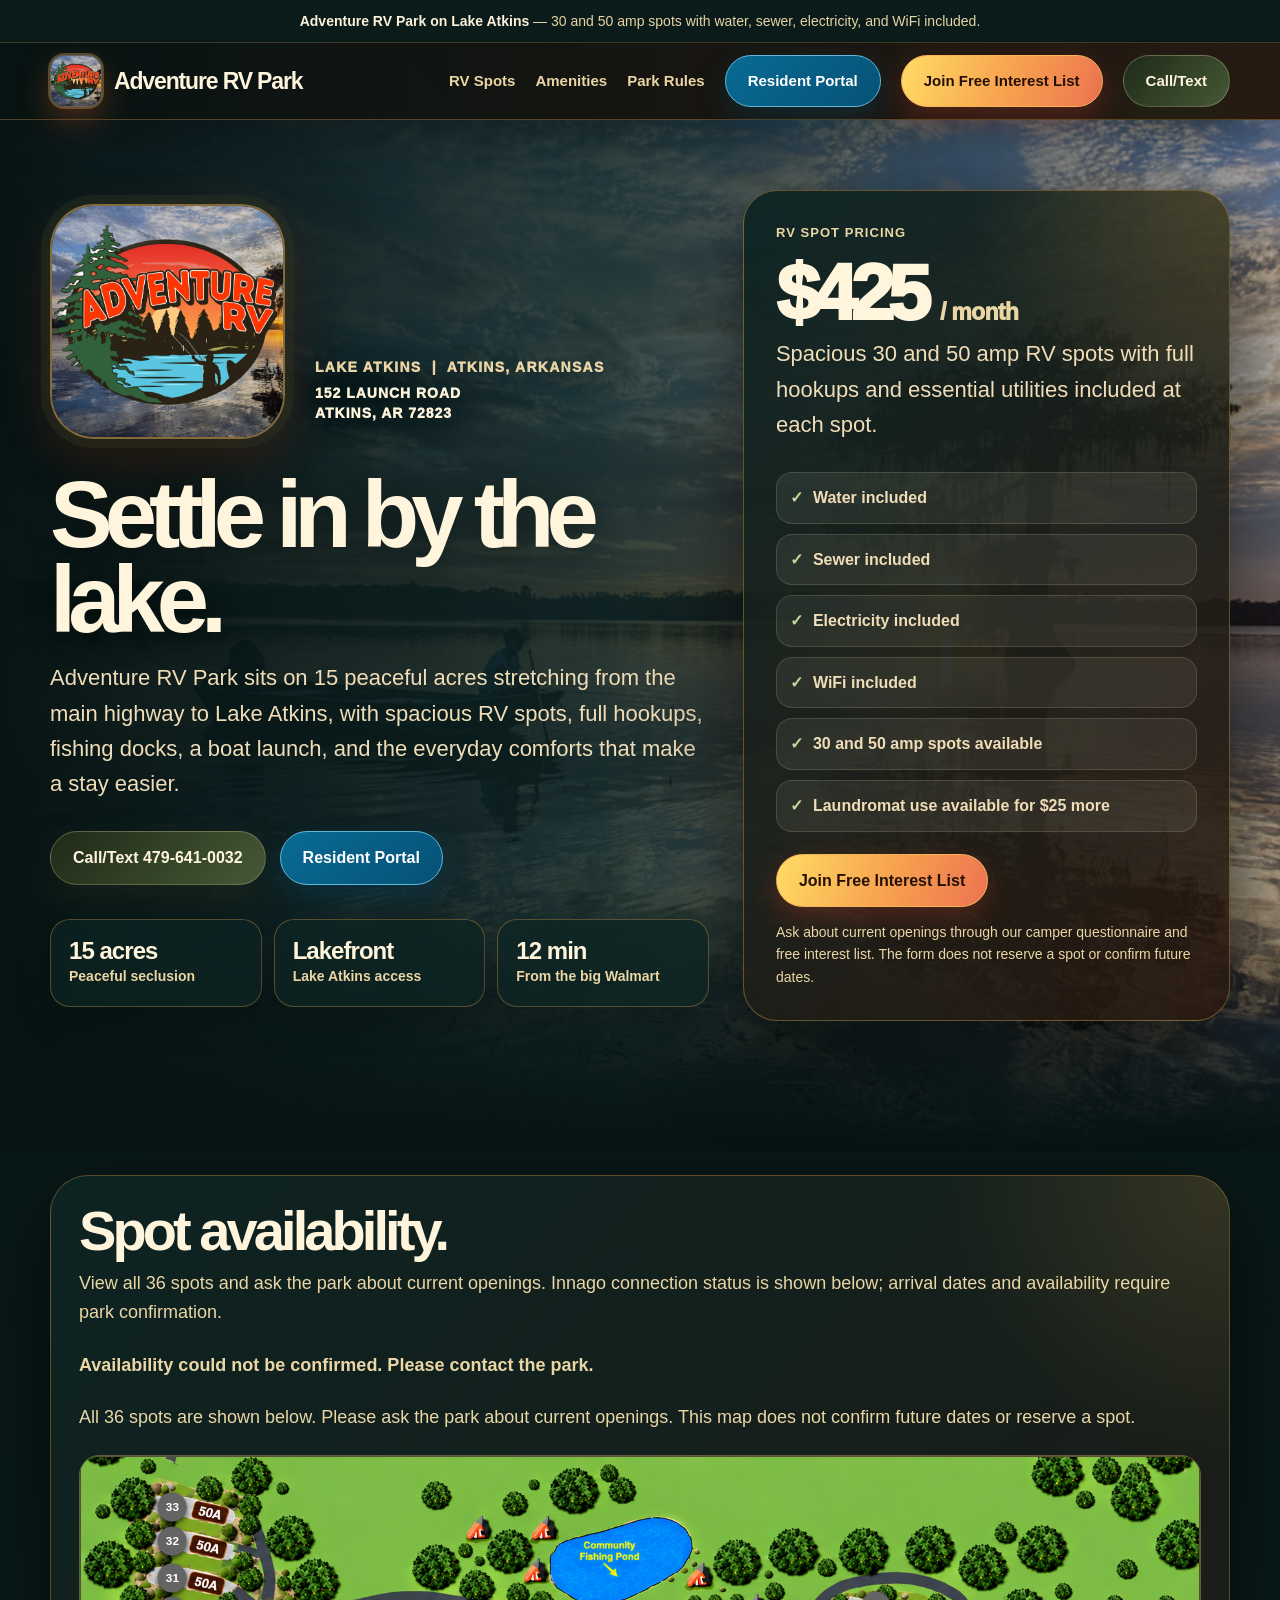
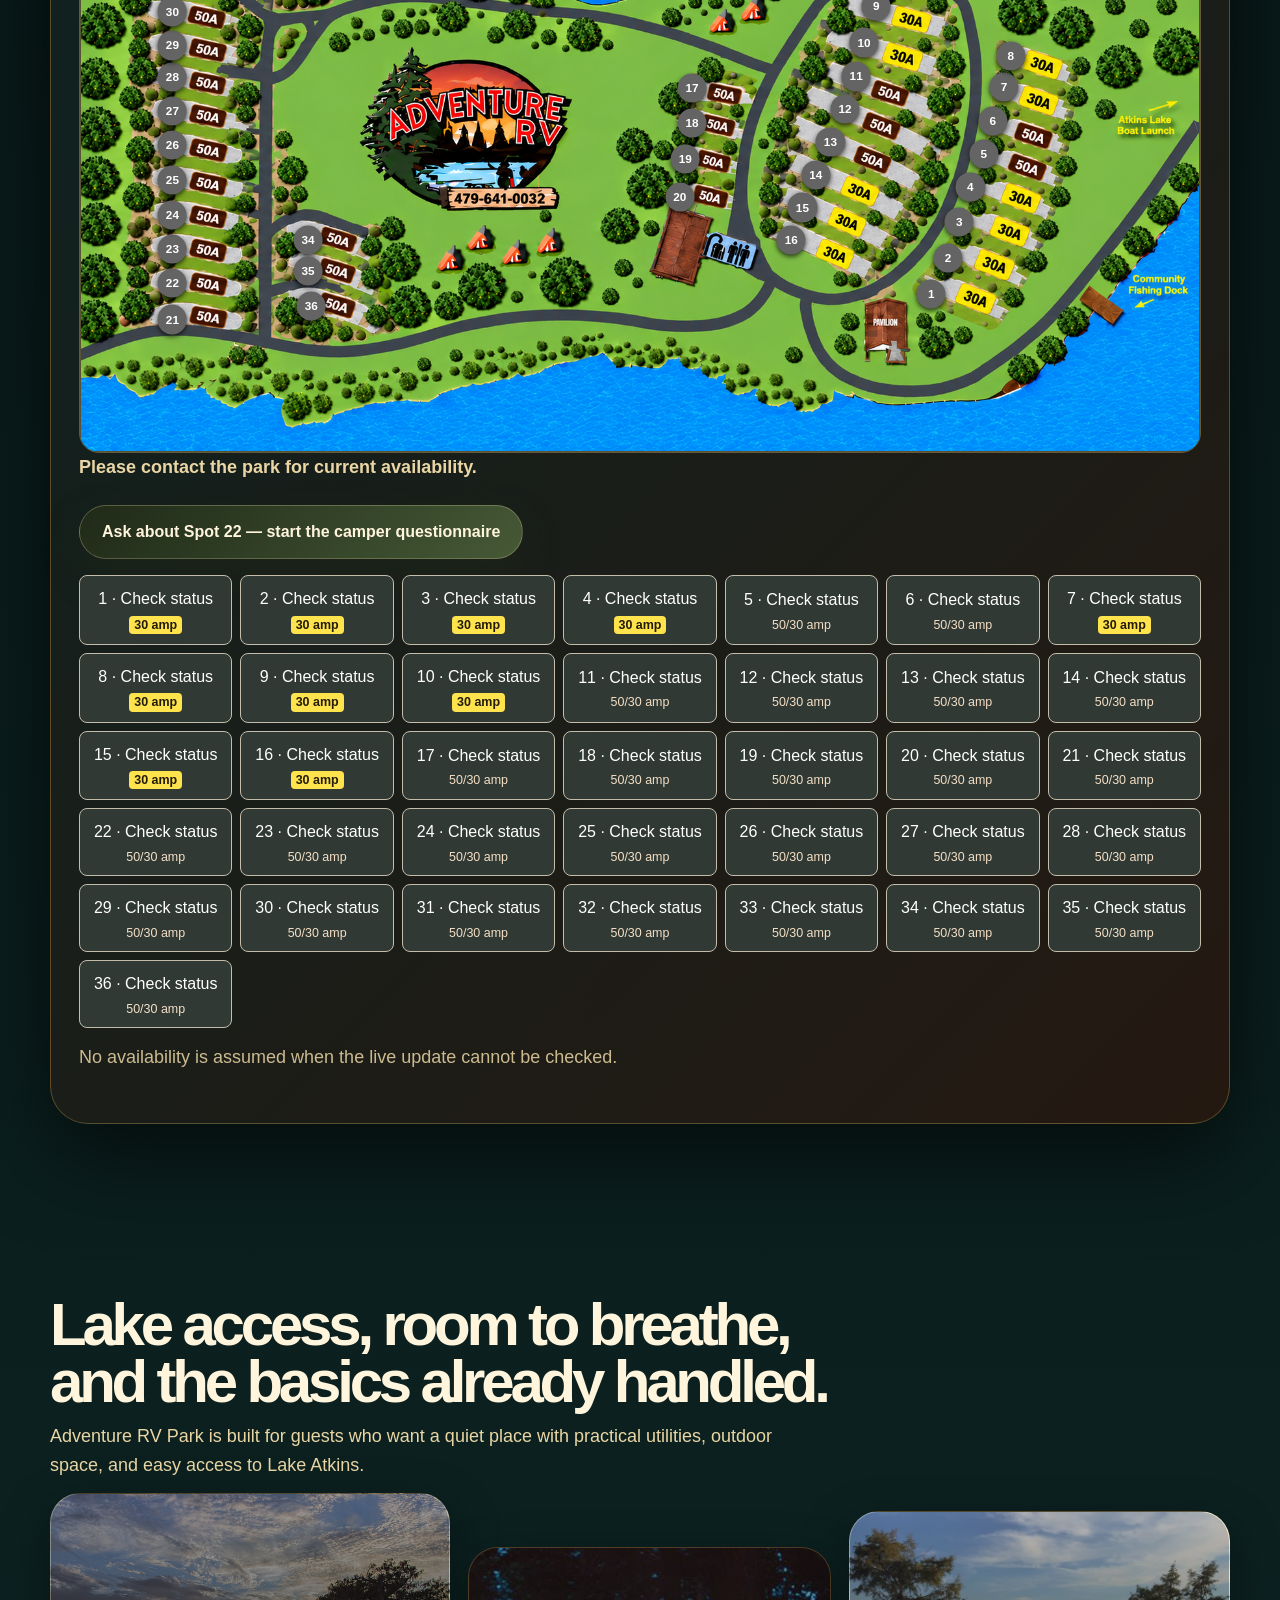
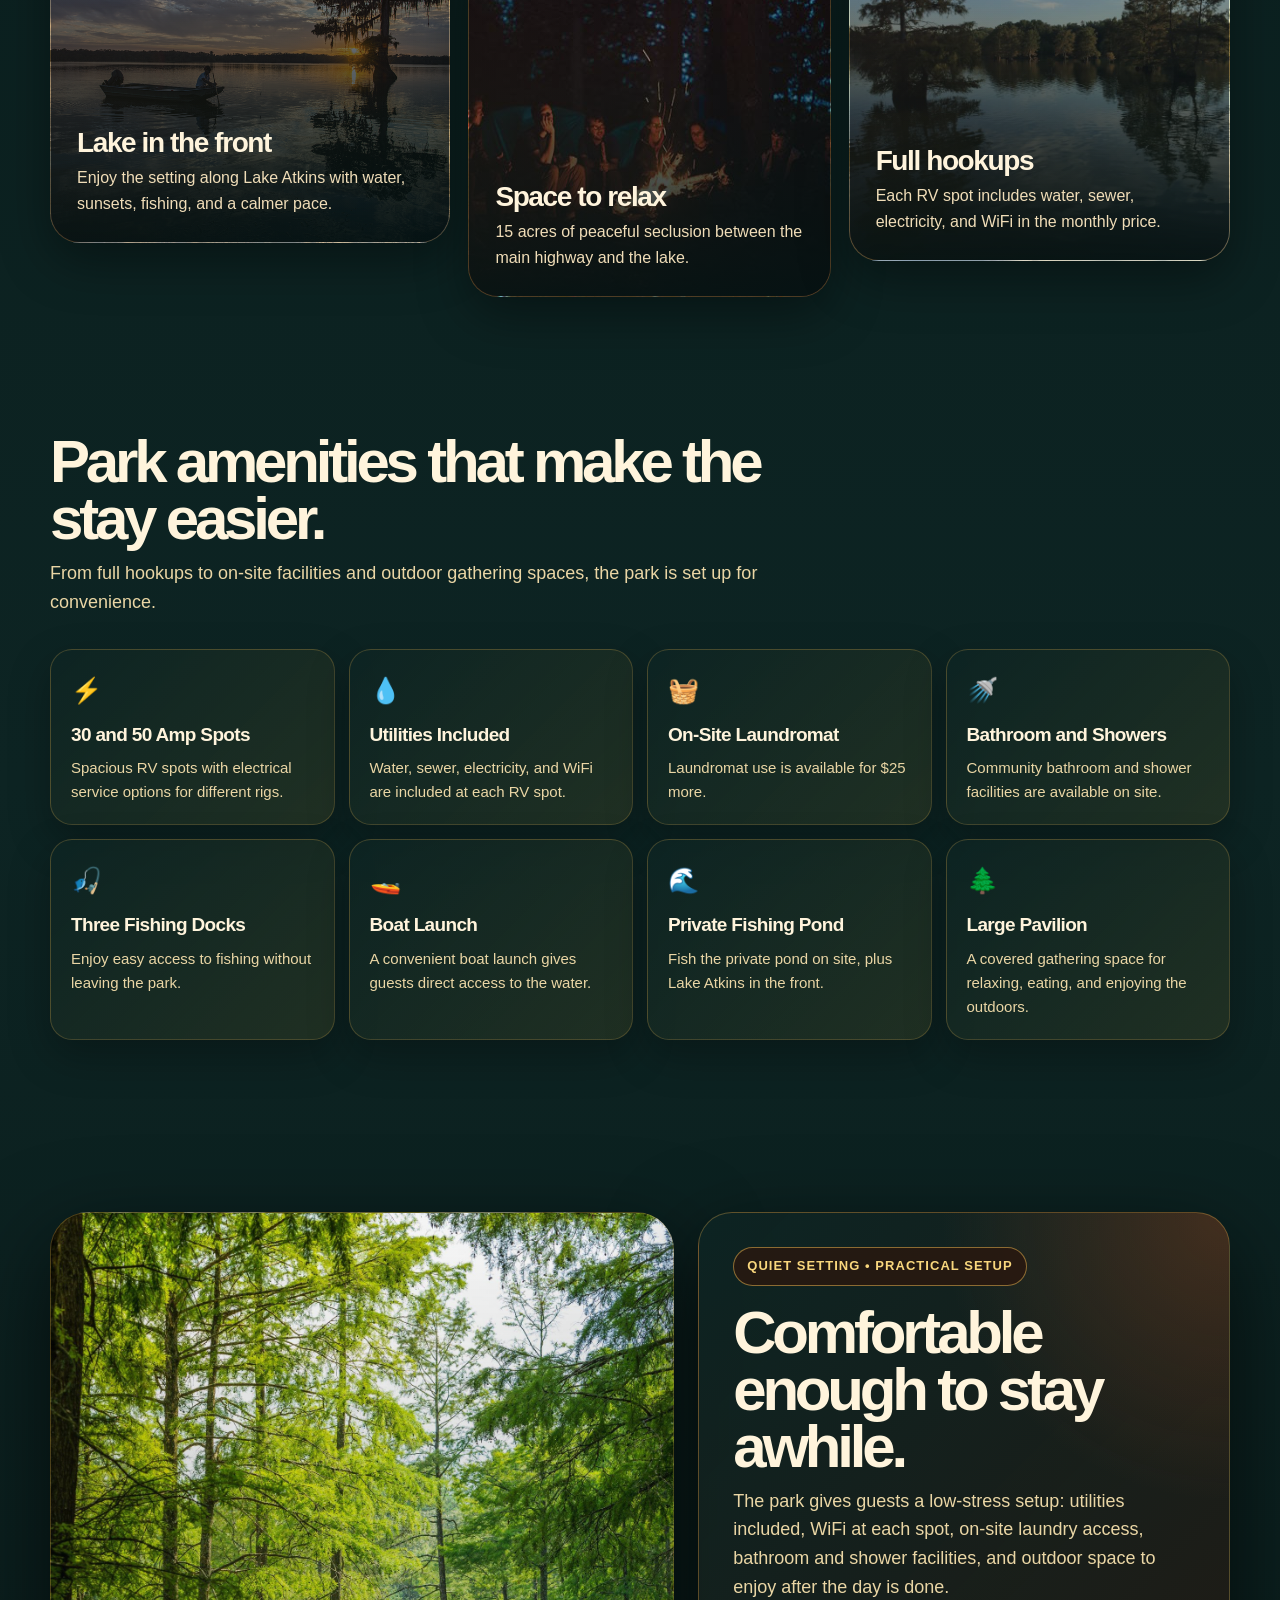
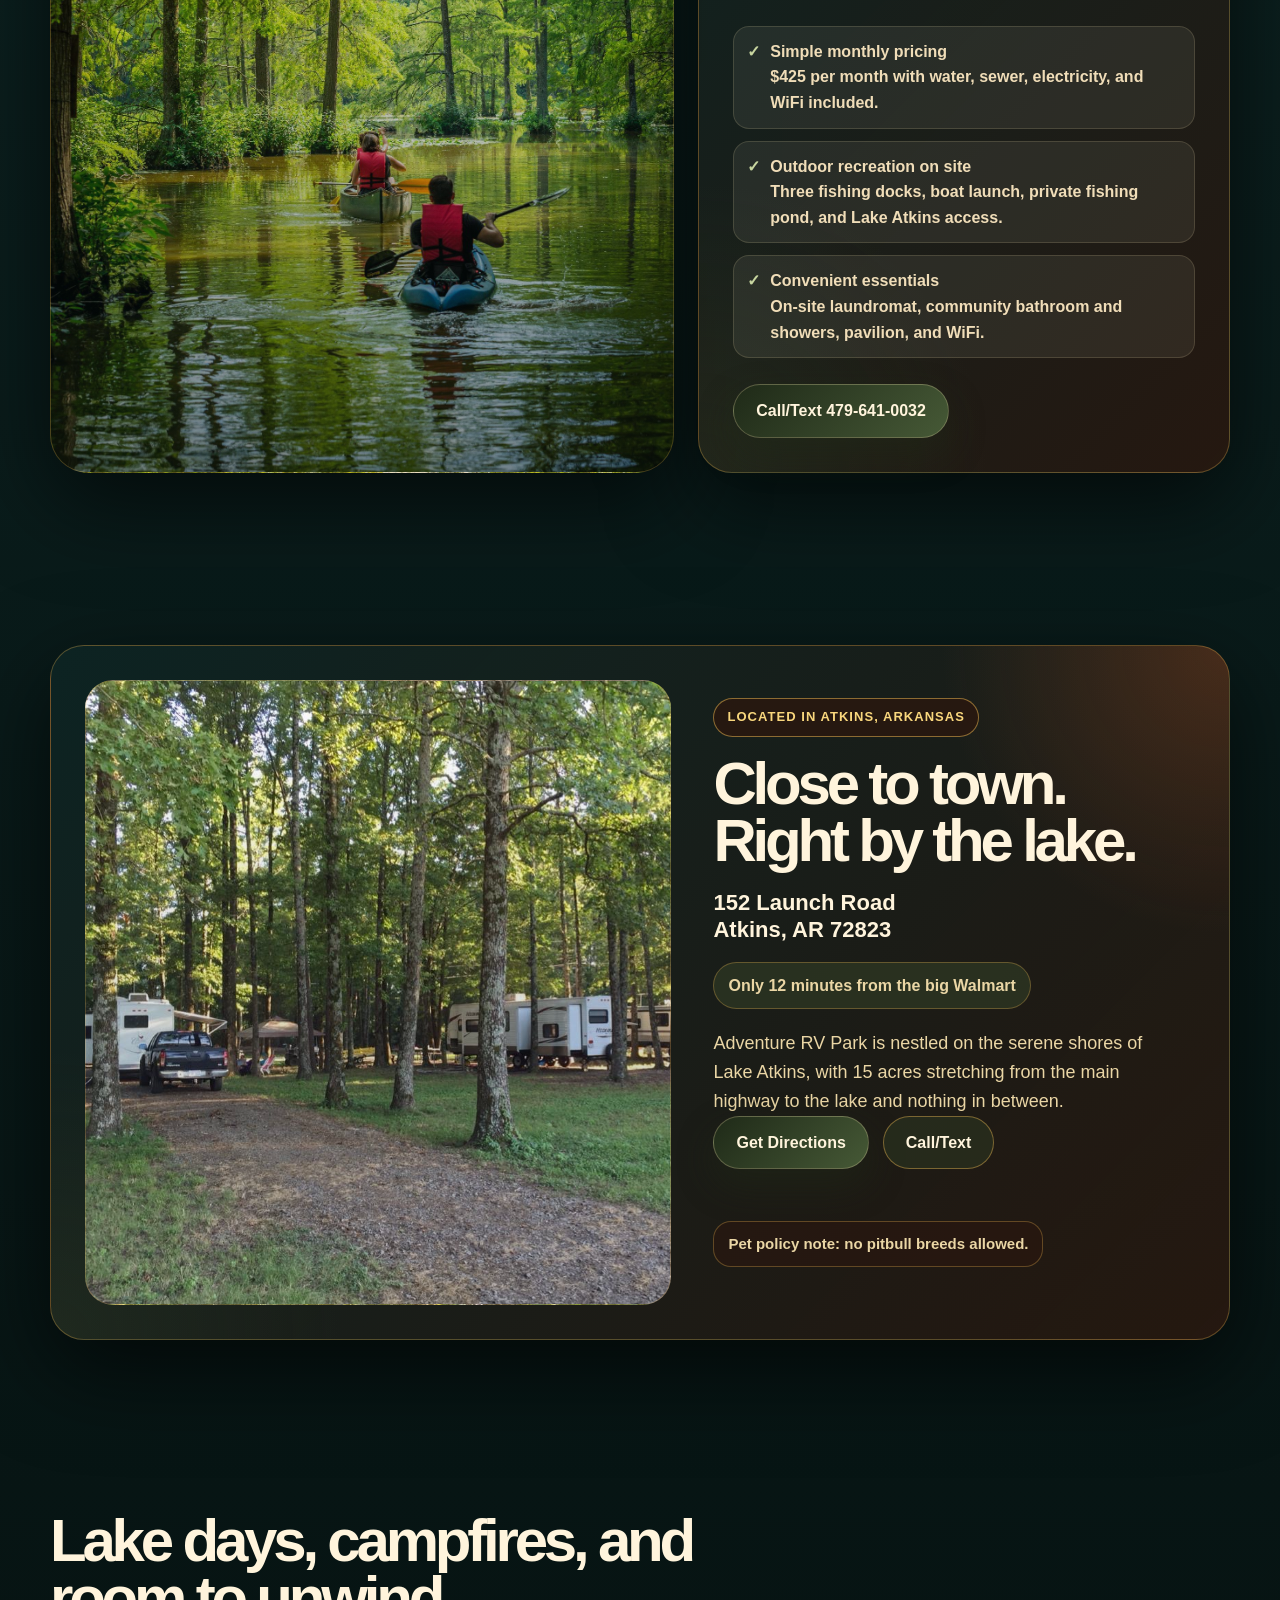
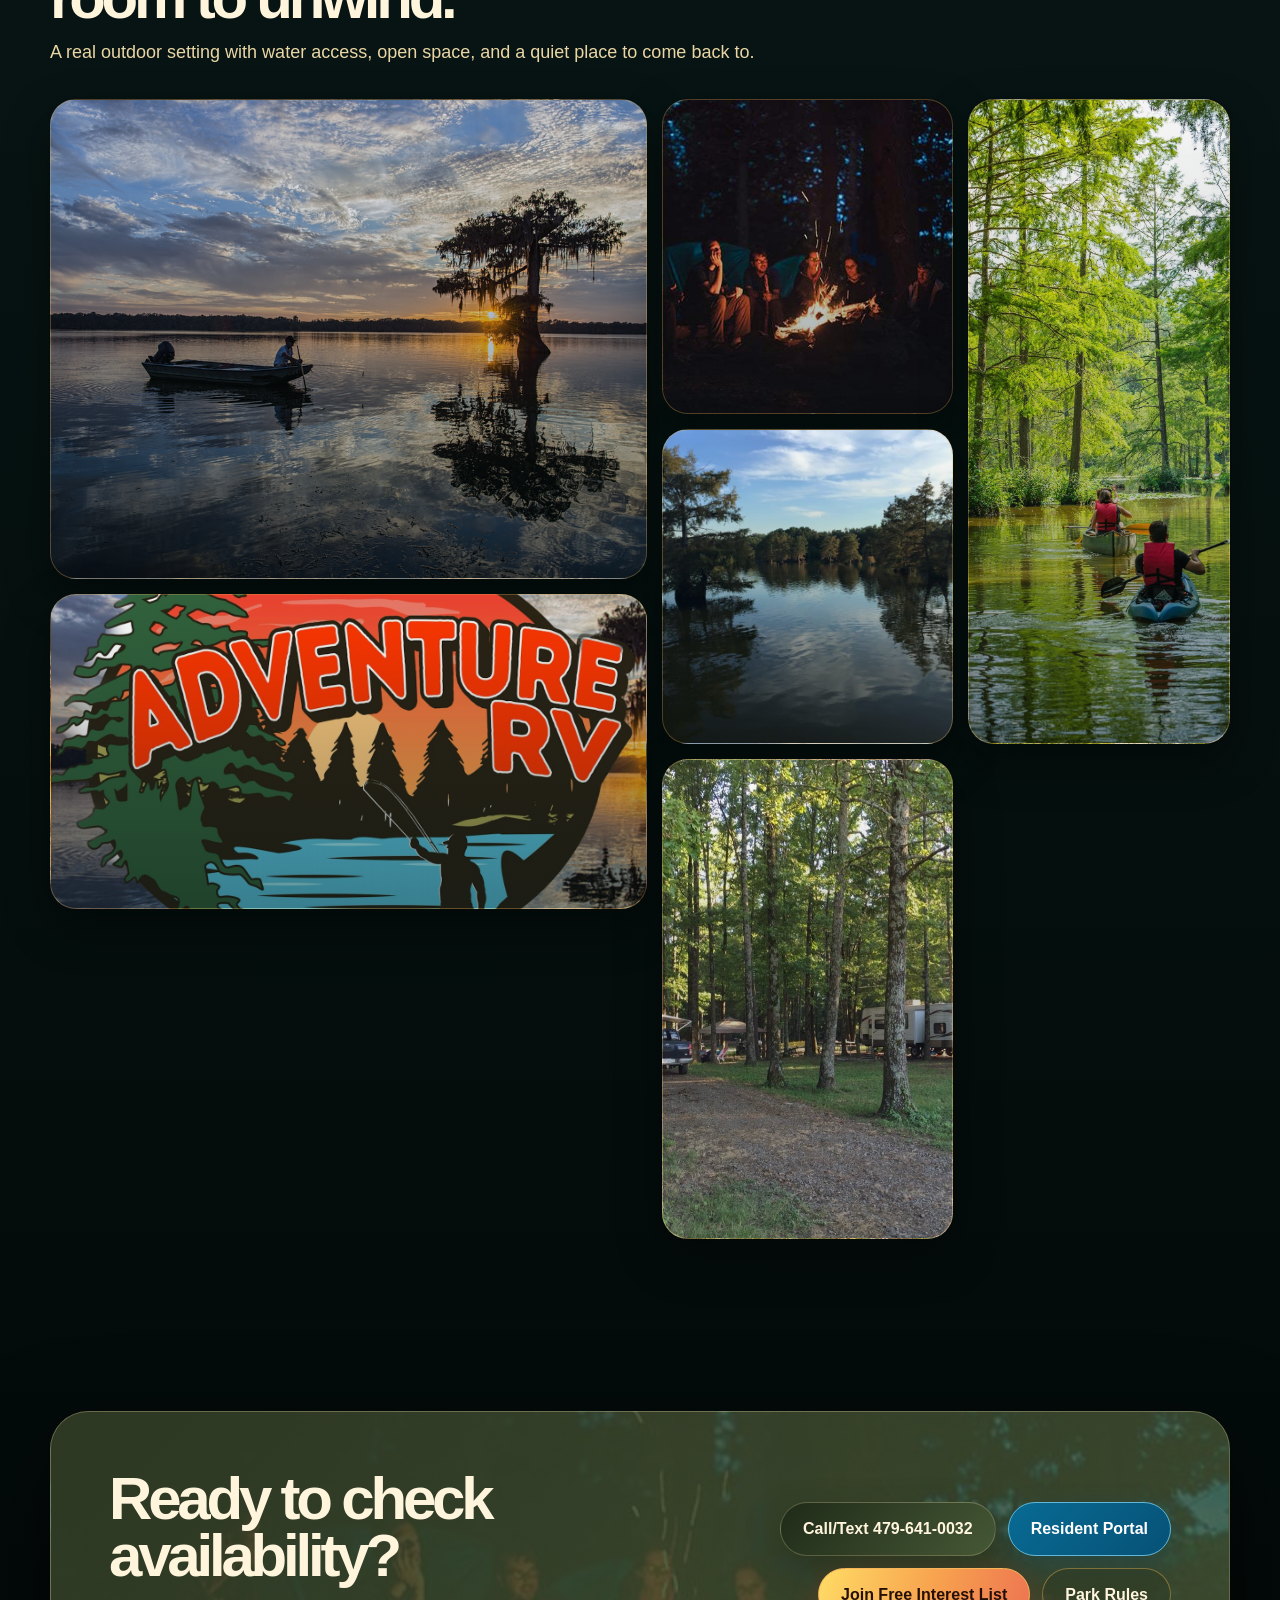
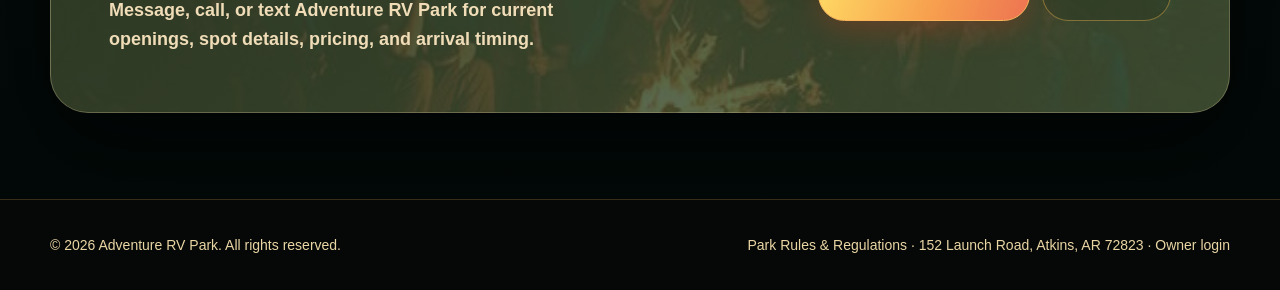
==== commit 424a2f2e: "Switch map to verified Innago snapshot and owner-confirmed Site 22 inquiry" ====
--- a/index.html
+++ b/index.html
@@ -97,7 +97,7 @@
         <a class="btn application-btn" href="signup.html">Join Free Interest List</a>
 
         <div class="note">
-          The park is currently full. Start with our camper questionnaire and join the free interest list. We will contact you when a suitable opening is available.
+          Ask about current openings through our camper questionnaire and free interest list. The form does not reserve a spot or confirm future dates.
         </div>
       </aside>
     </div>
@@ -109,7 +109,7 @@
         <div class="park-map-card">
           <h2>Spot availability.</h2>
           <p>
-            See which of our 36 spots are occupied or available. Status comes from our Rentec records and refreshes about every 15 minutes. Please confirm availability before moving in.
+            View all 36 spots and ask the park about current openings. Innago connection status is shown below; arrival dates and availability require park confirmation.
           </p>
 
           <img class="park-map-img" src="Adventure%20RV%20Campground%20Map.png" alt="Adventure RV Park map">
@@ -344,6 +344,7 @@
   <script>
     document.getElementById("year").textContent = new Date().getFullYear();
   </script>
-  <script src="availability.js?v=20261022-map-final" defer></script>
+  <script src="availability.js?v=innago-owner-opening-20261109" defer></script>
 </body>
 </html>
+
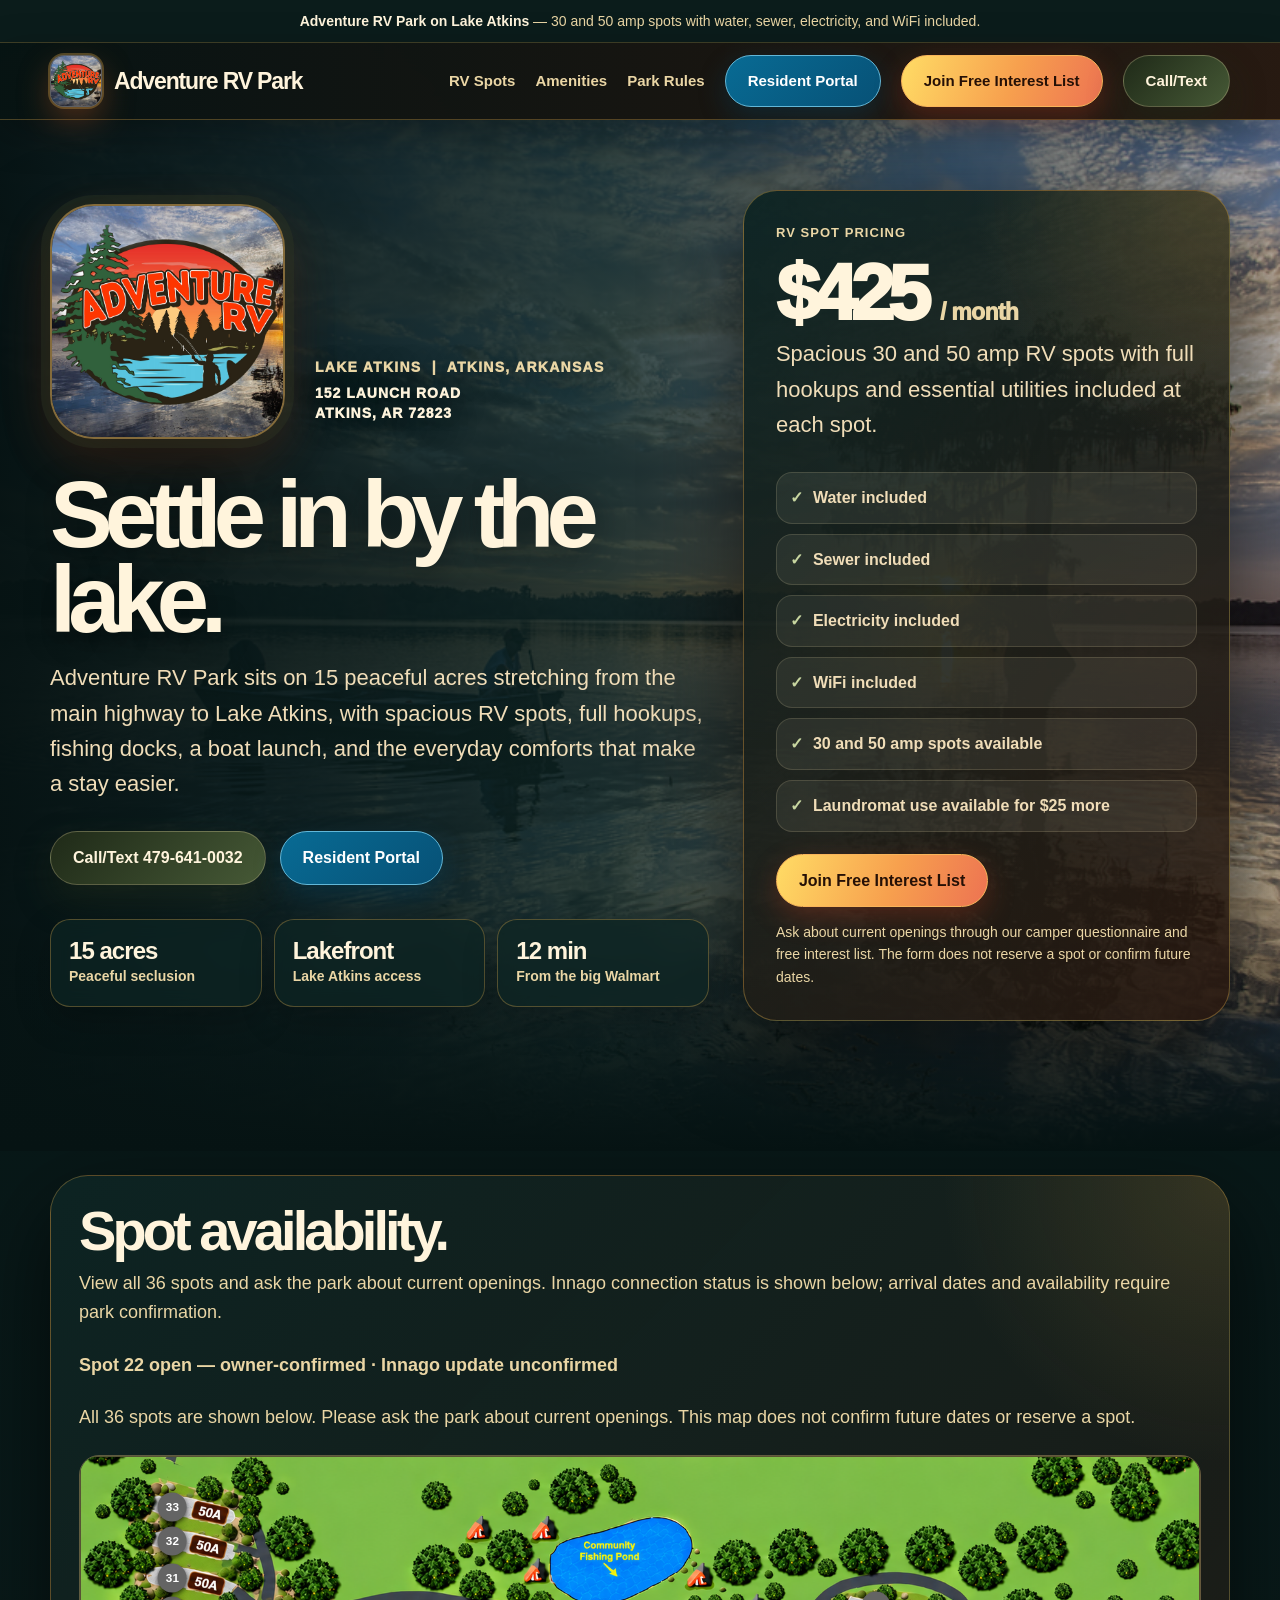
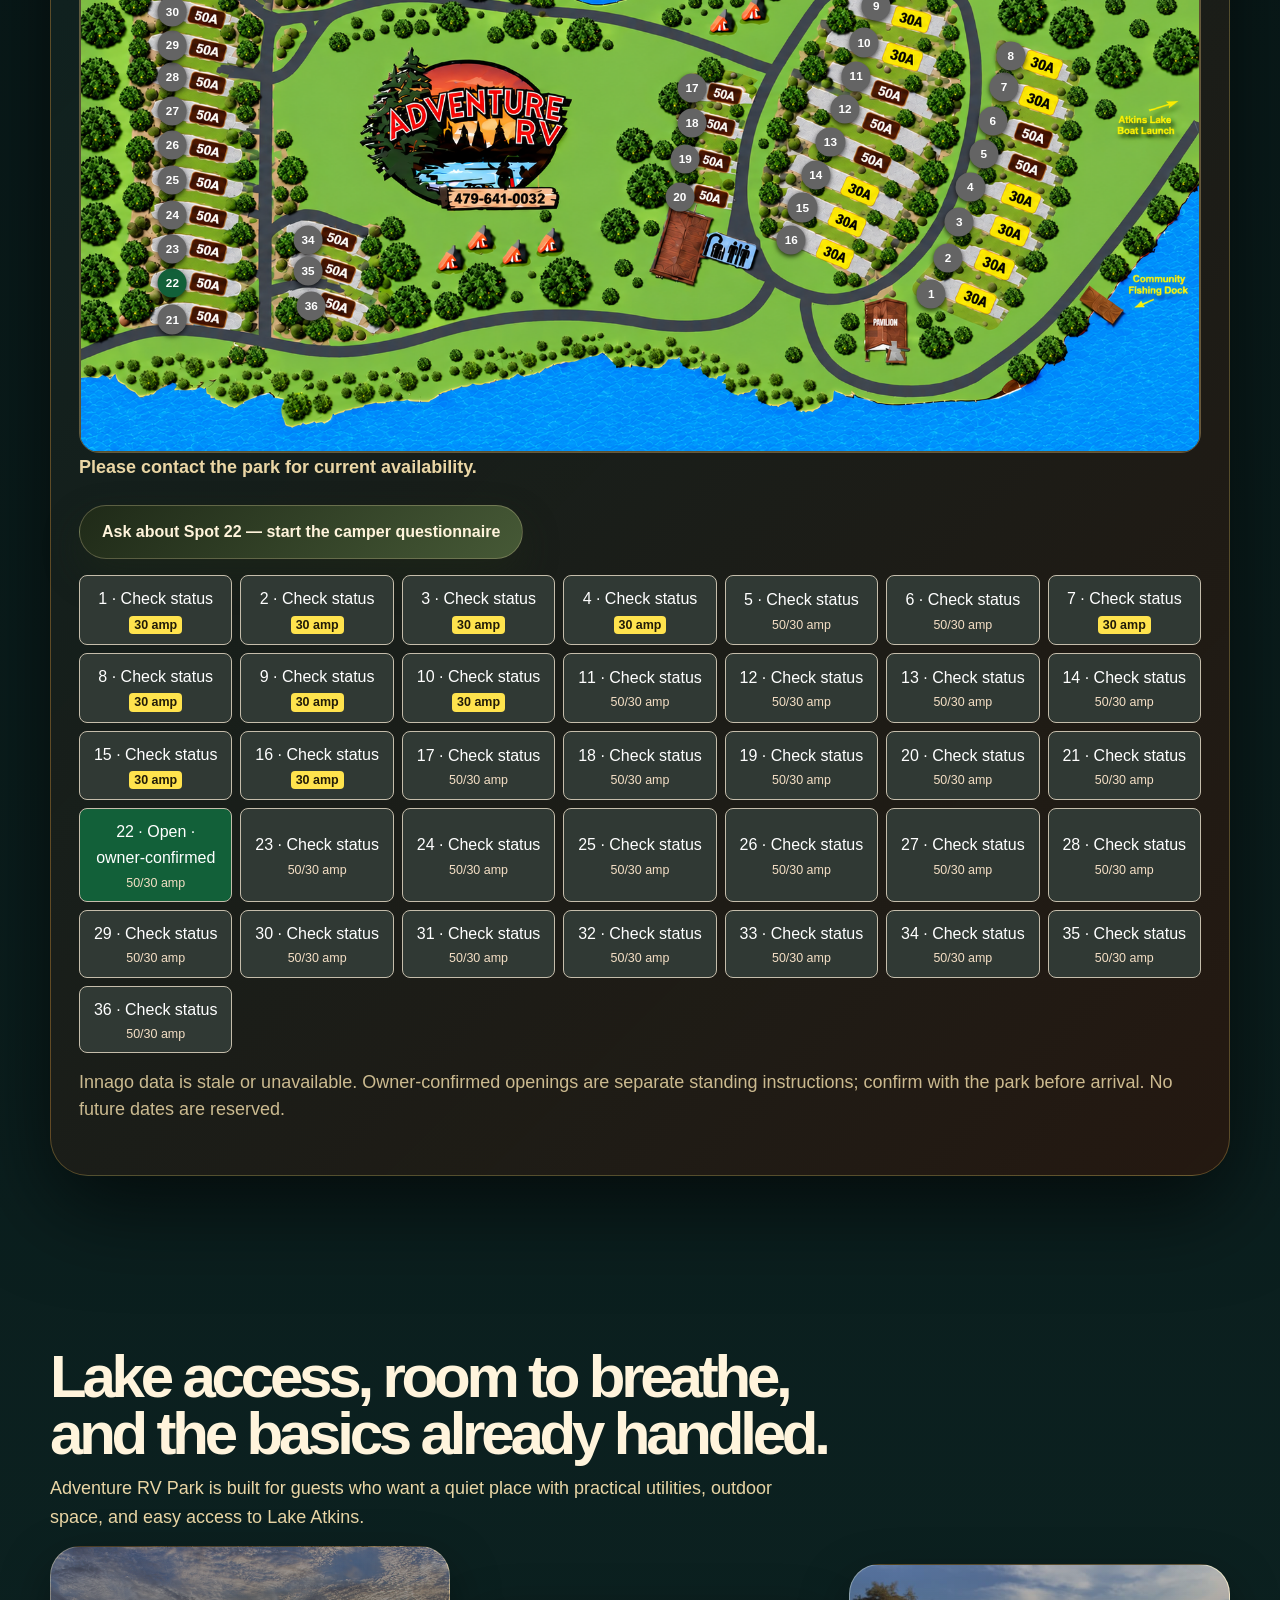
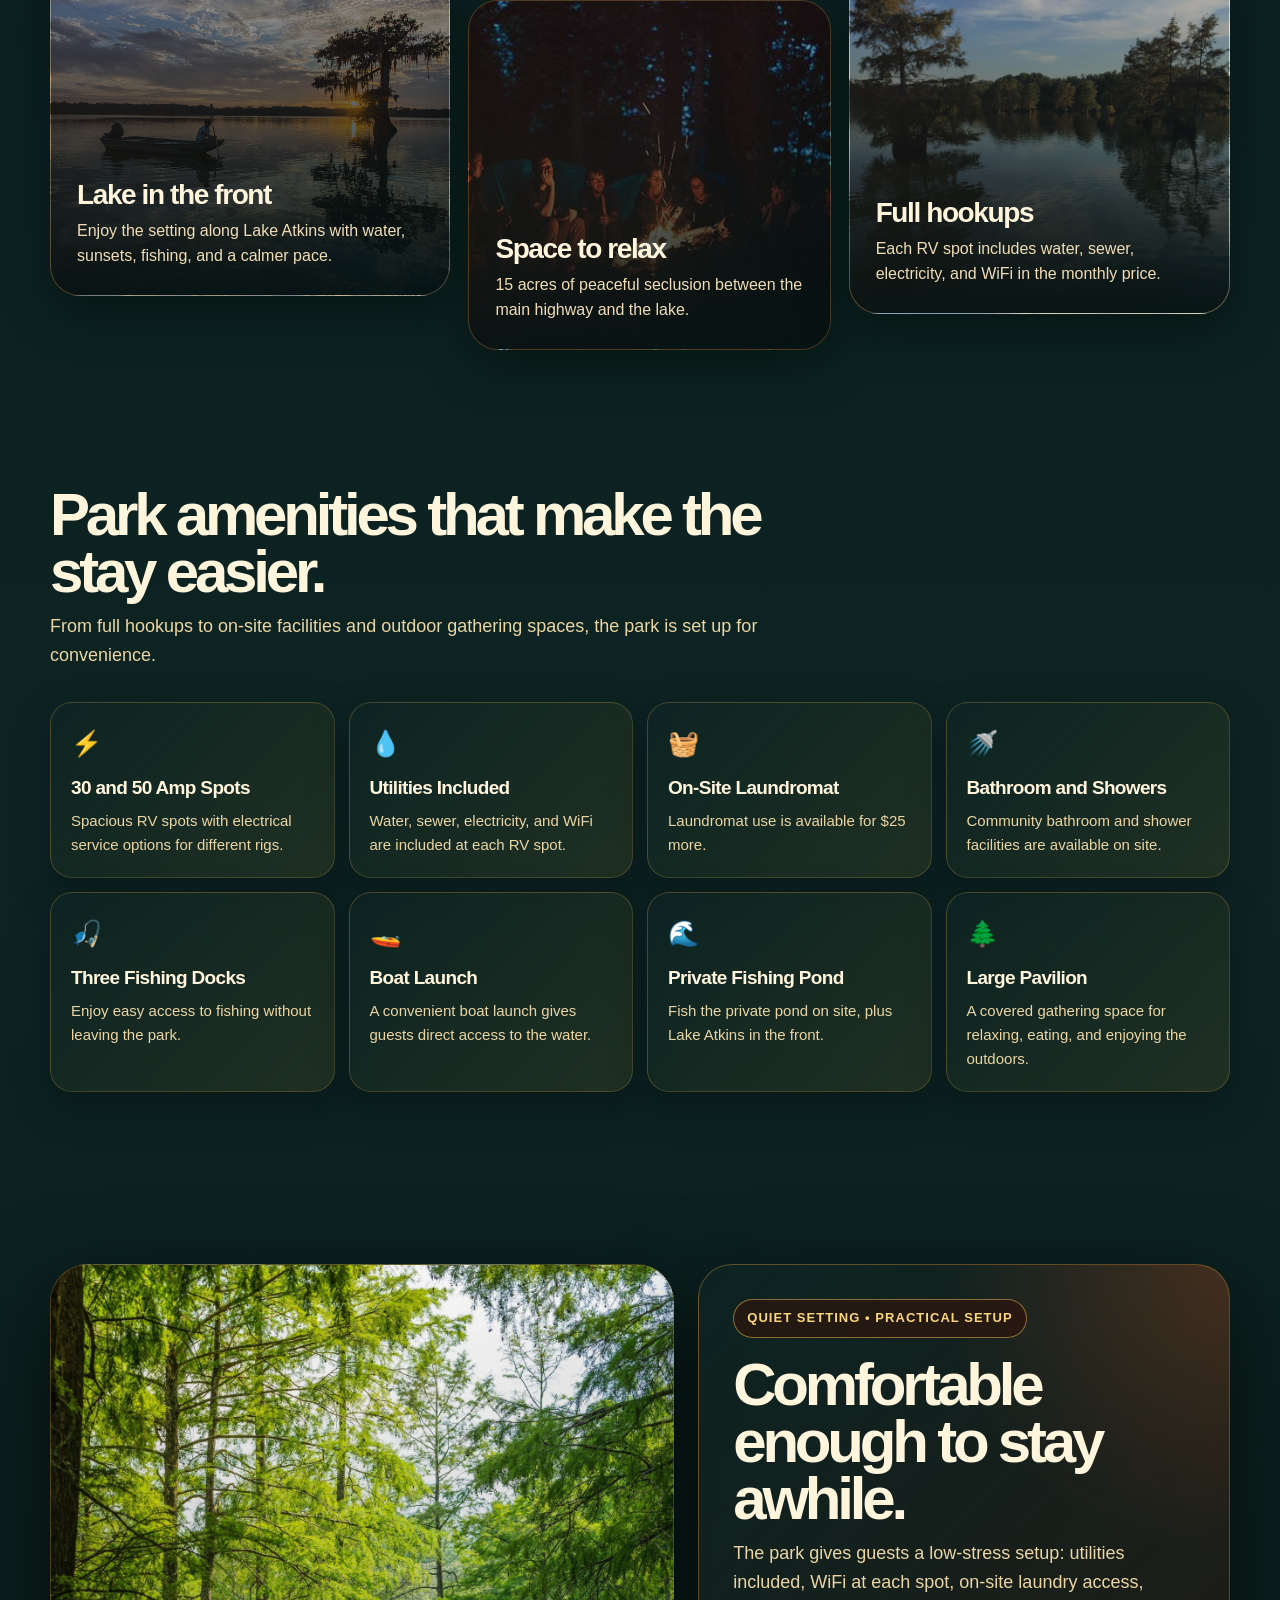
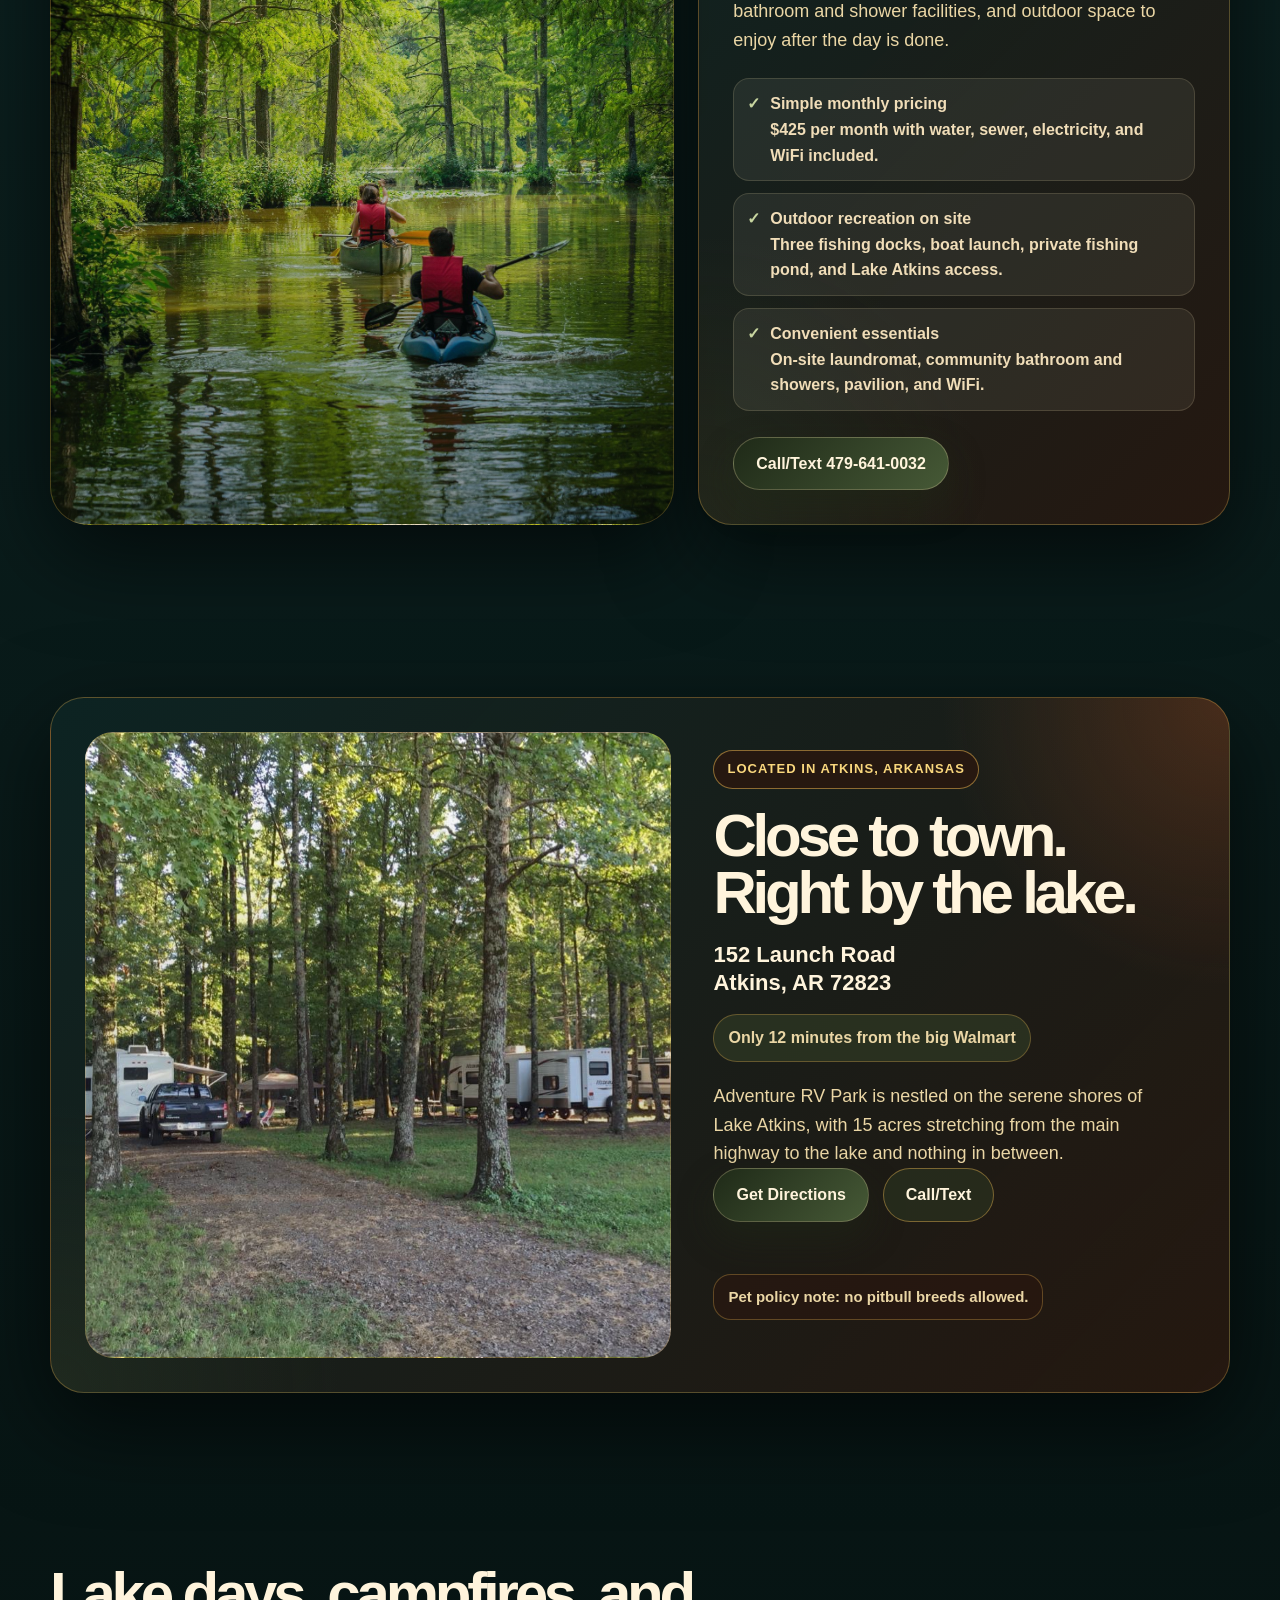
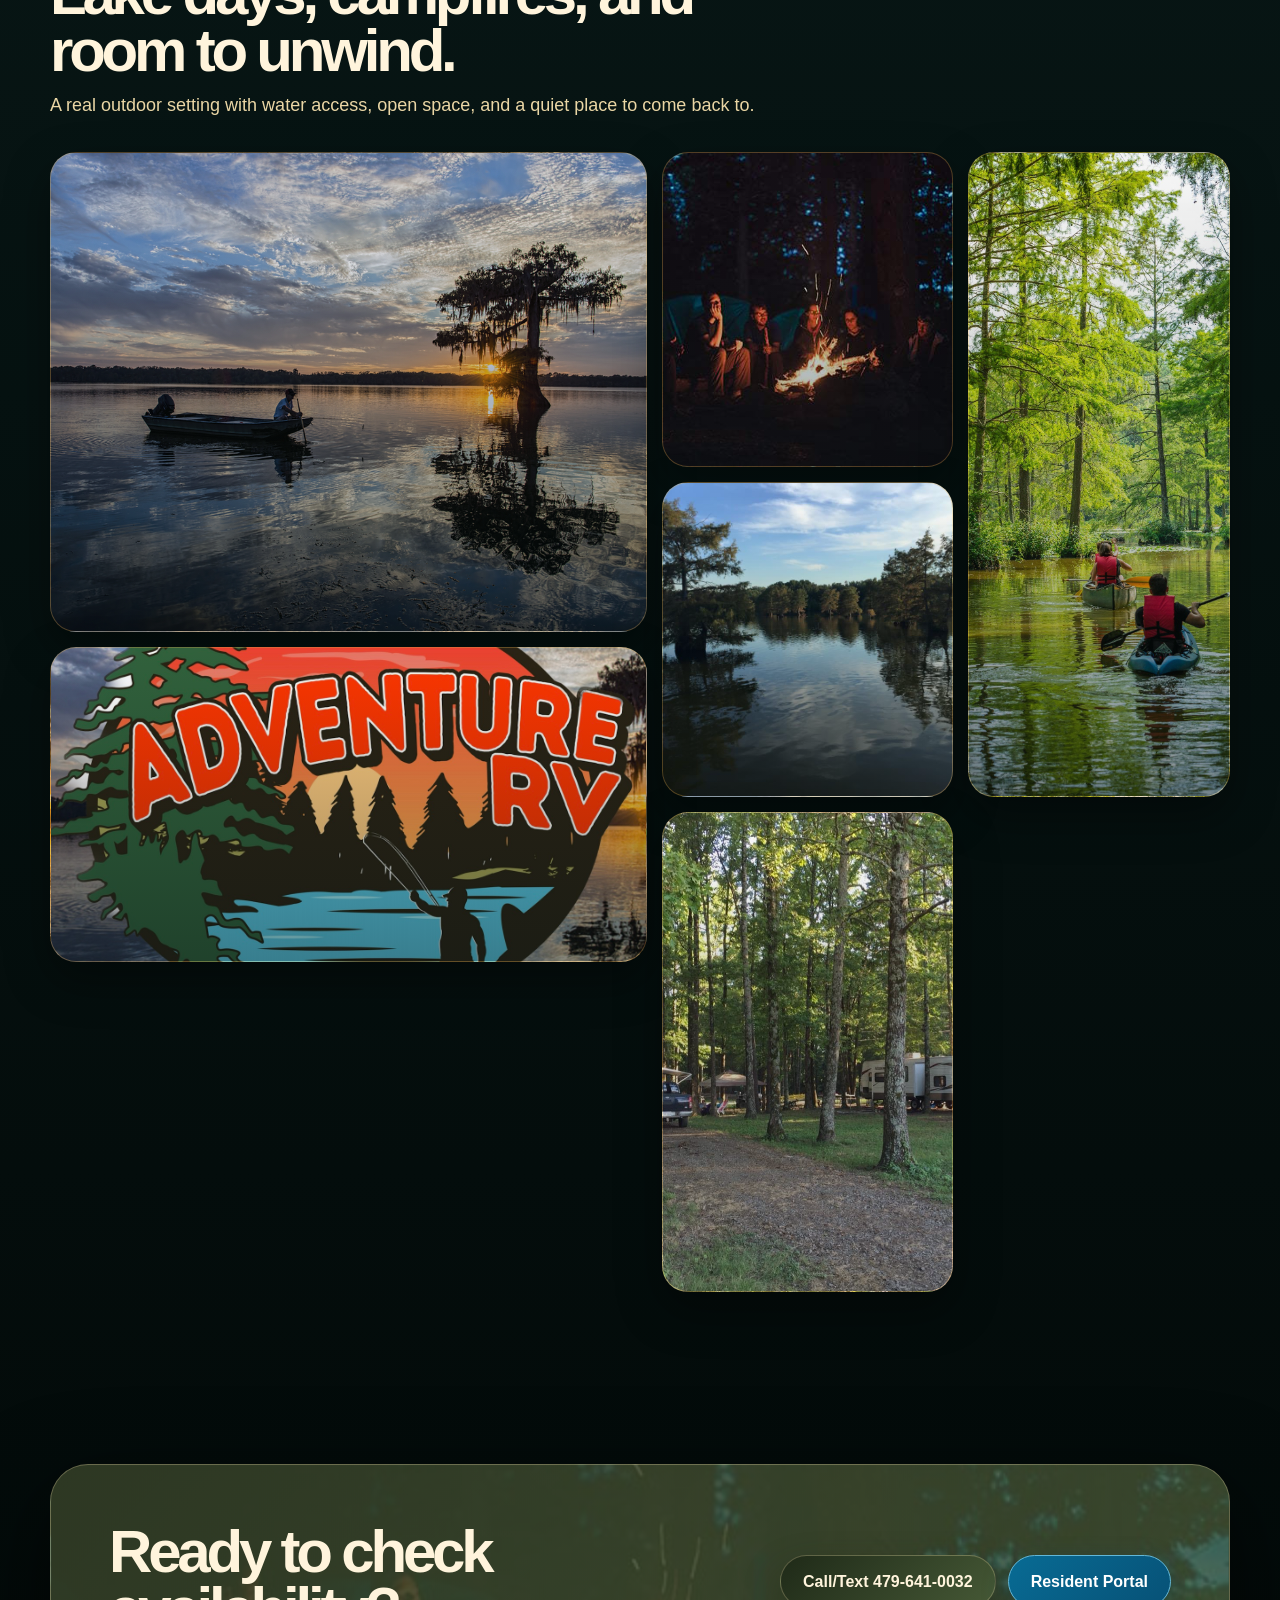
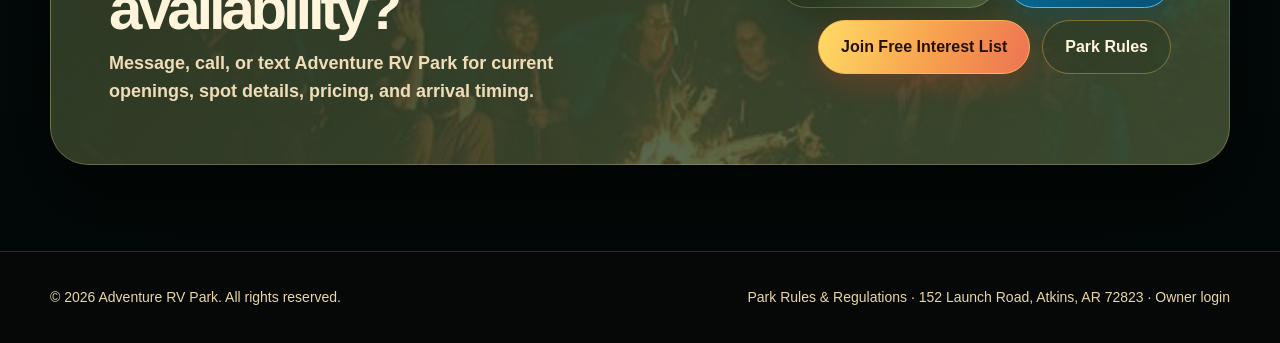
==== commit c2765818: "Refresh browser asset version for standing owner opening" ====
--- a/index.html
+++ b/index.html
@@ -344,7 +344,7 @@
   <script>
     document.getElementById("year").textContent = new Date().getFullYear();
   </script>
-  <script src="availability.js?v=innago-owner-opening-20261109" defer></script>
+  <script src="availability.js?v=owner-standing-20261109" defer></script>
 </body>
 </html>
 
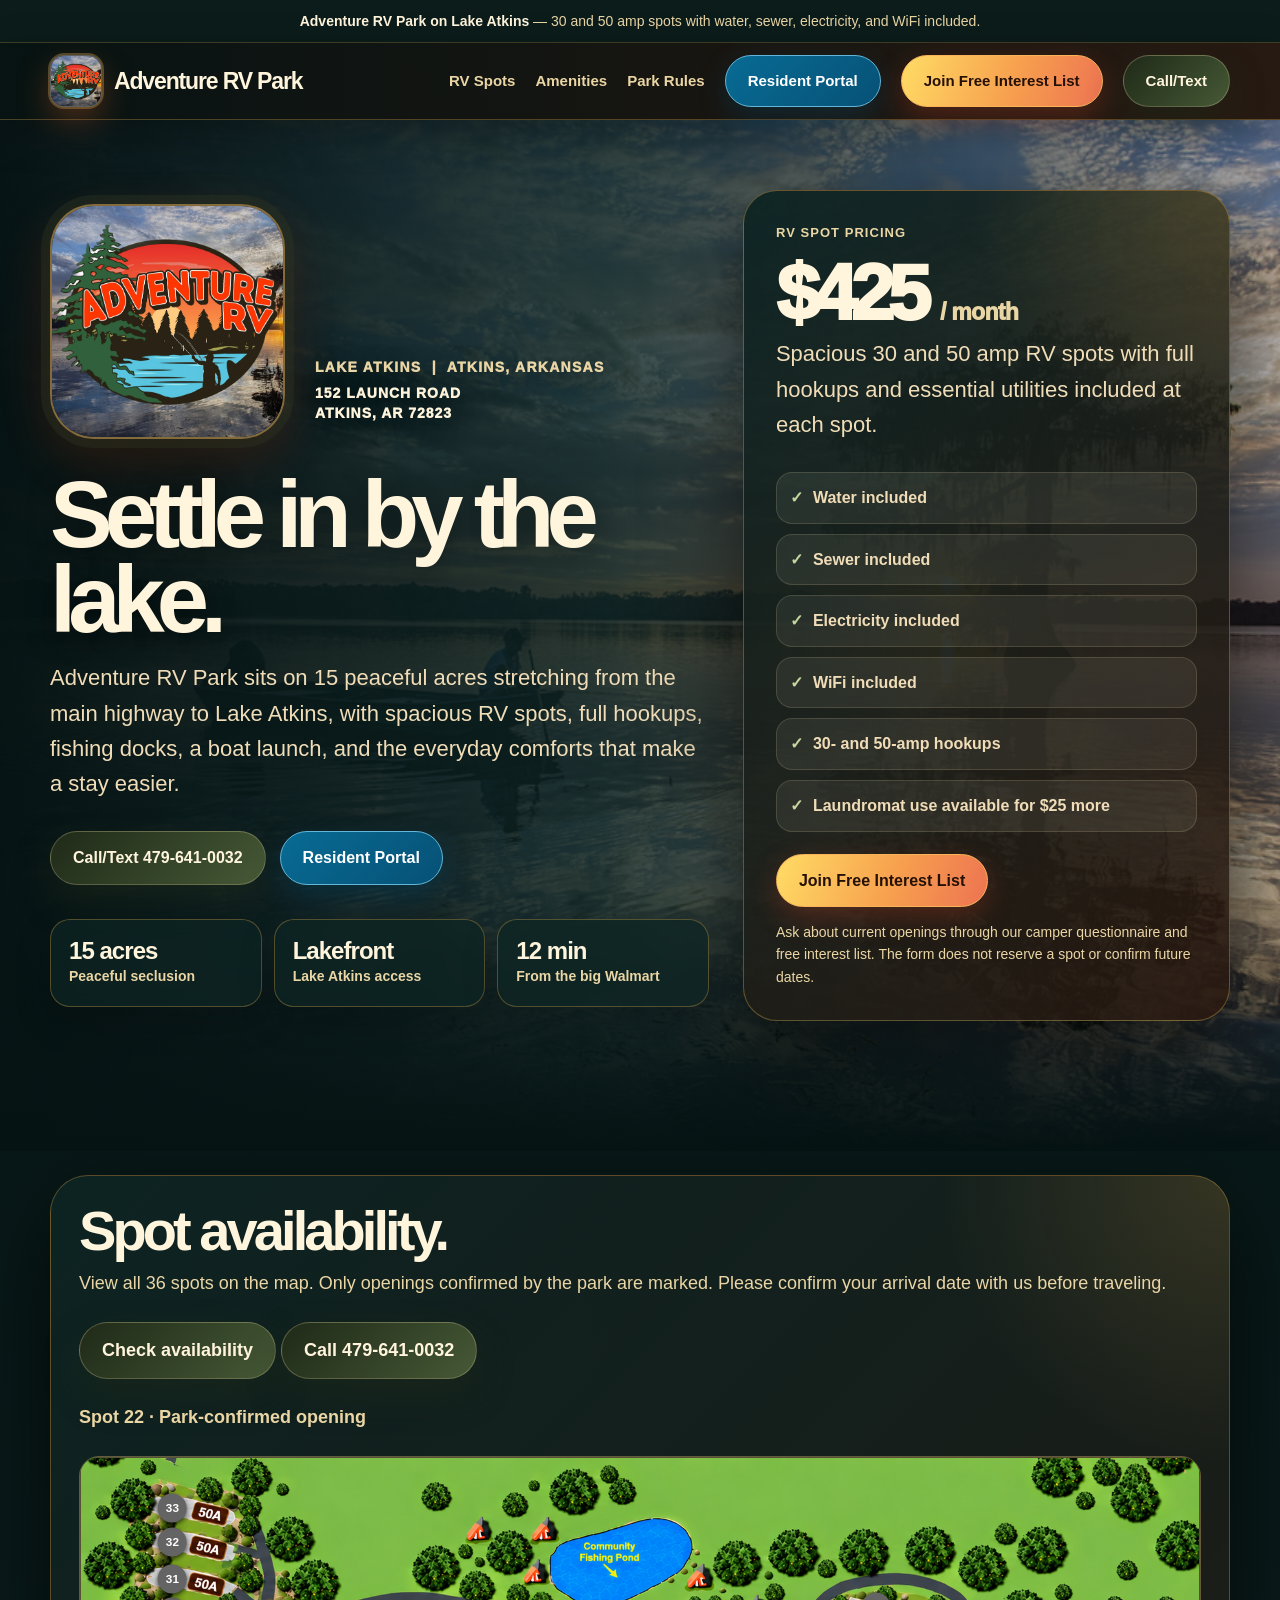
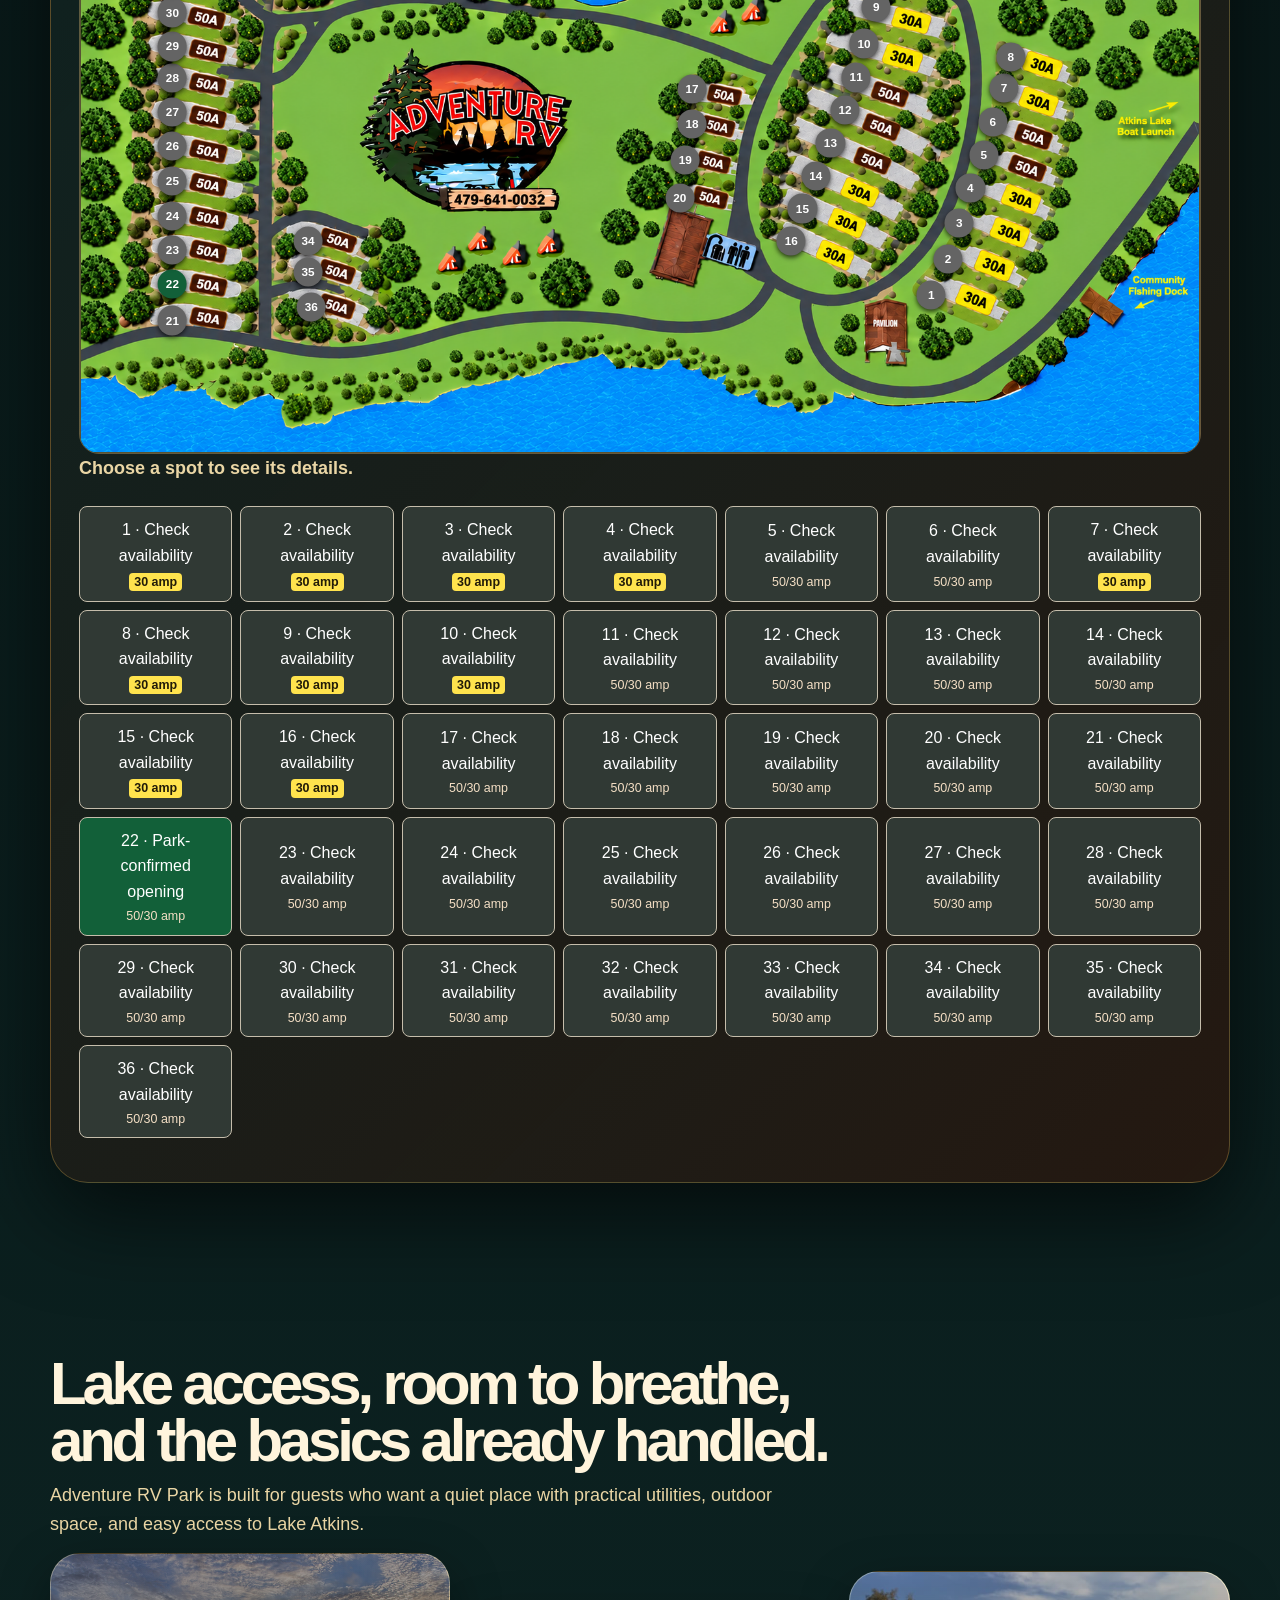
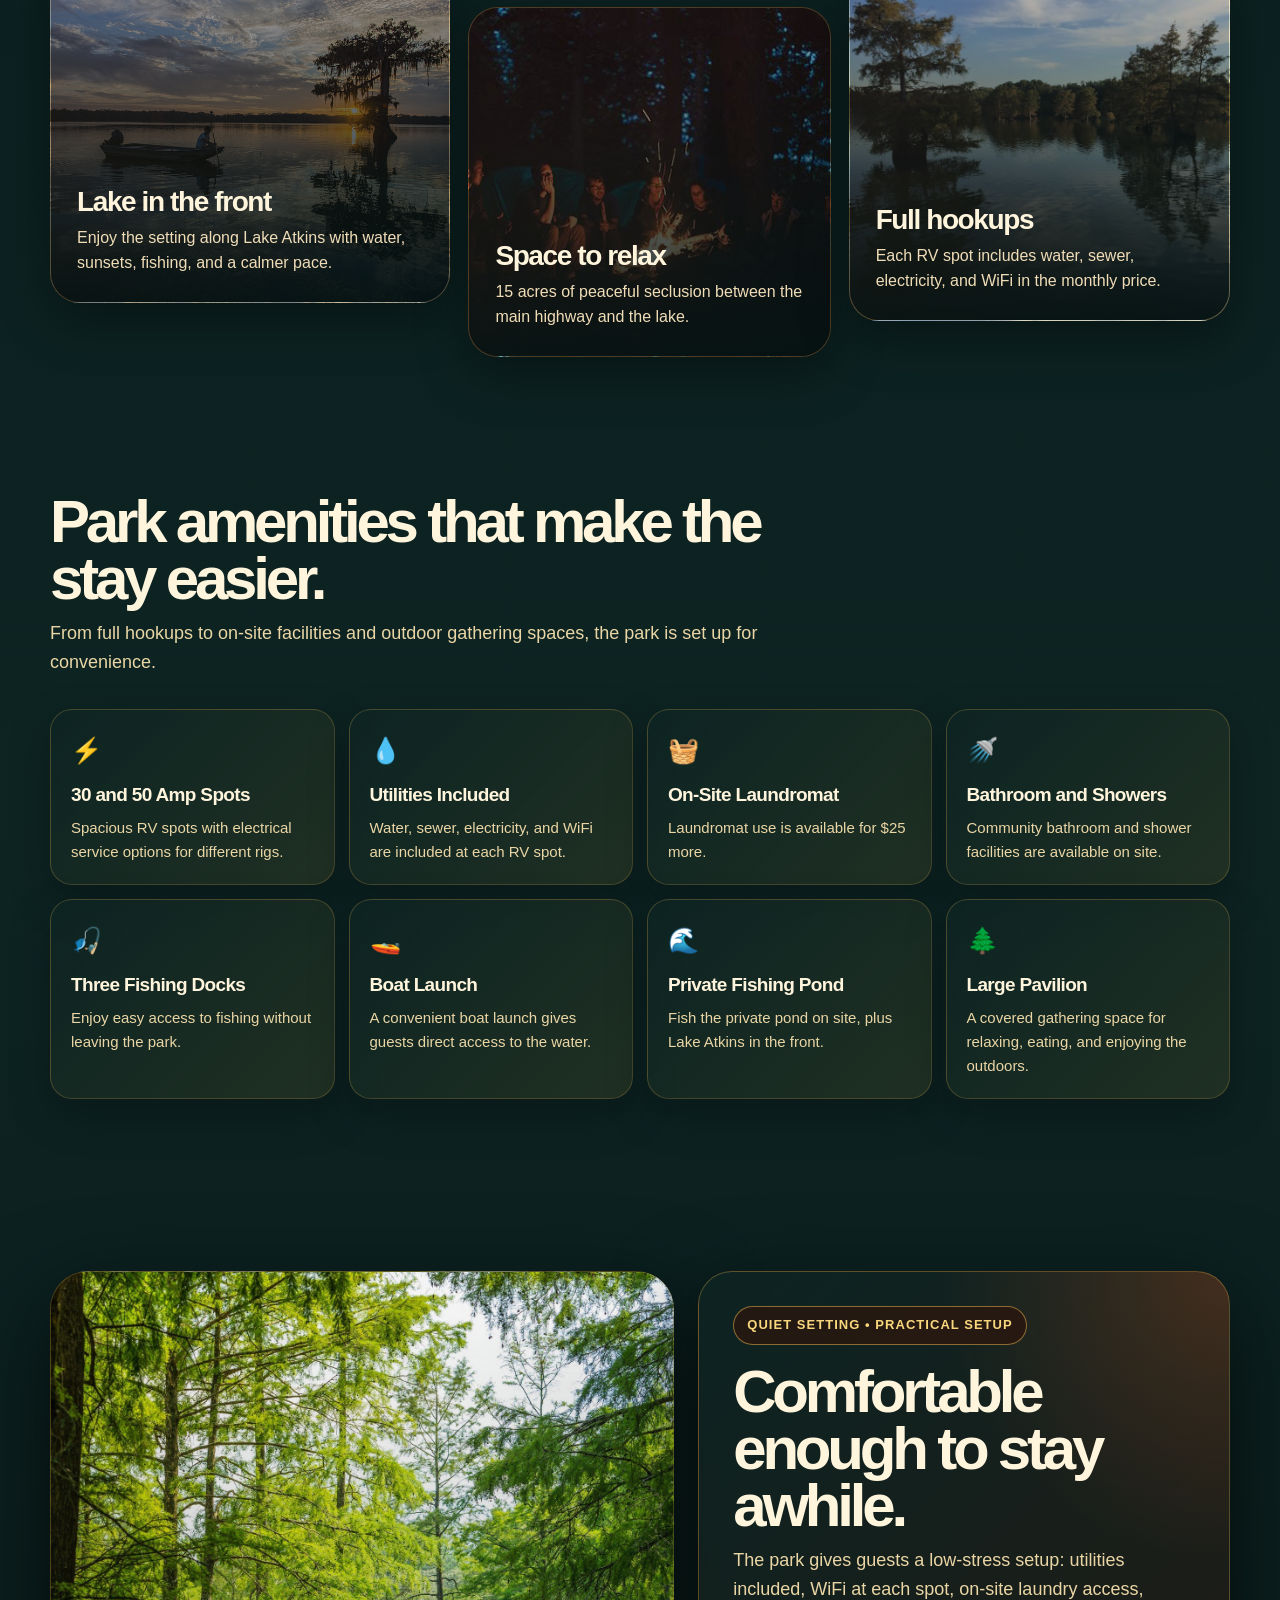
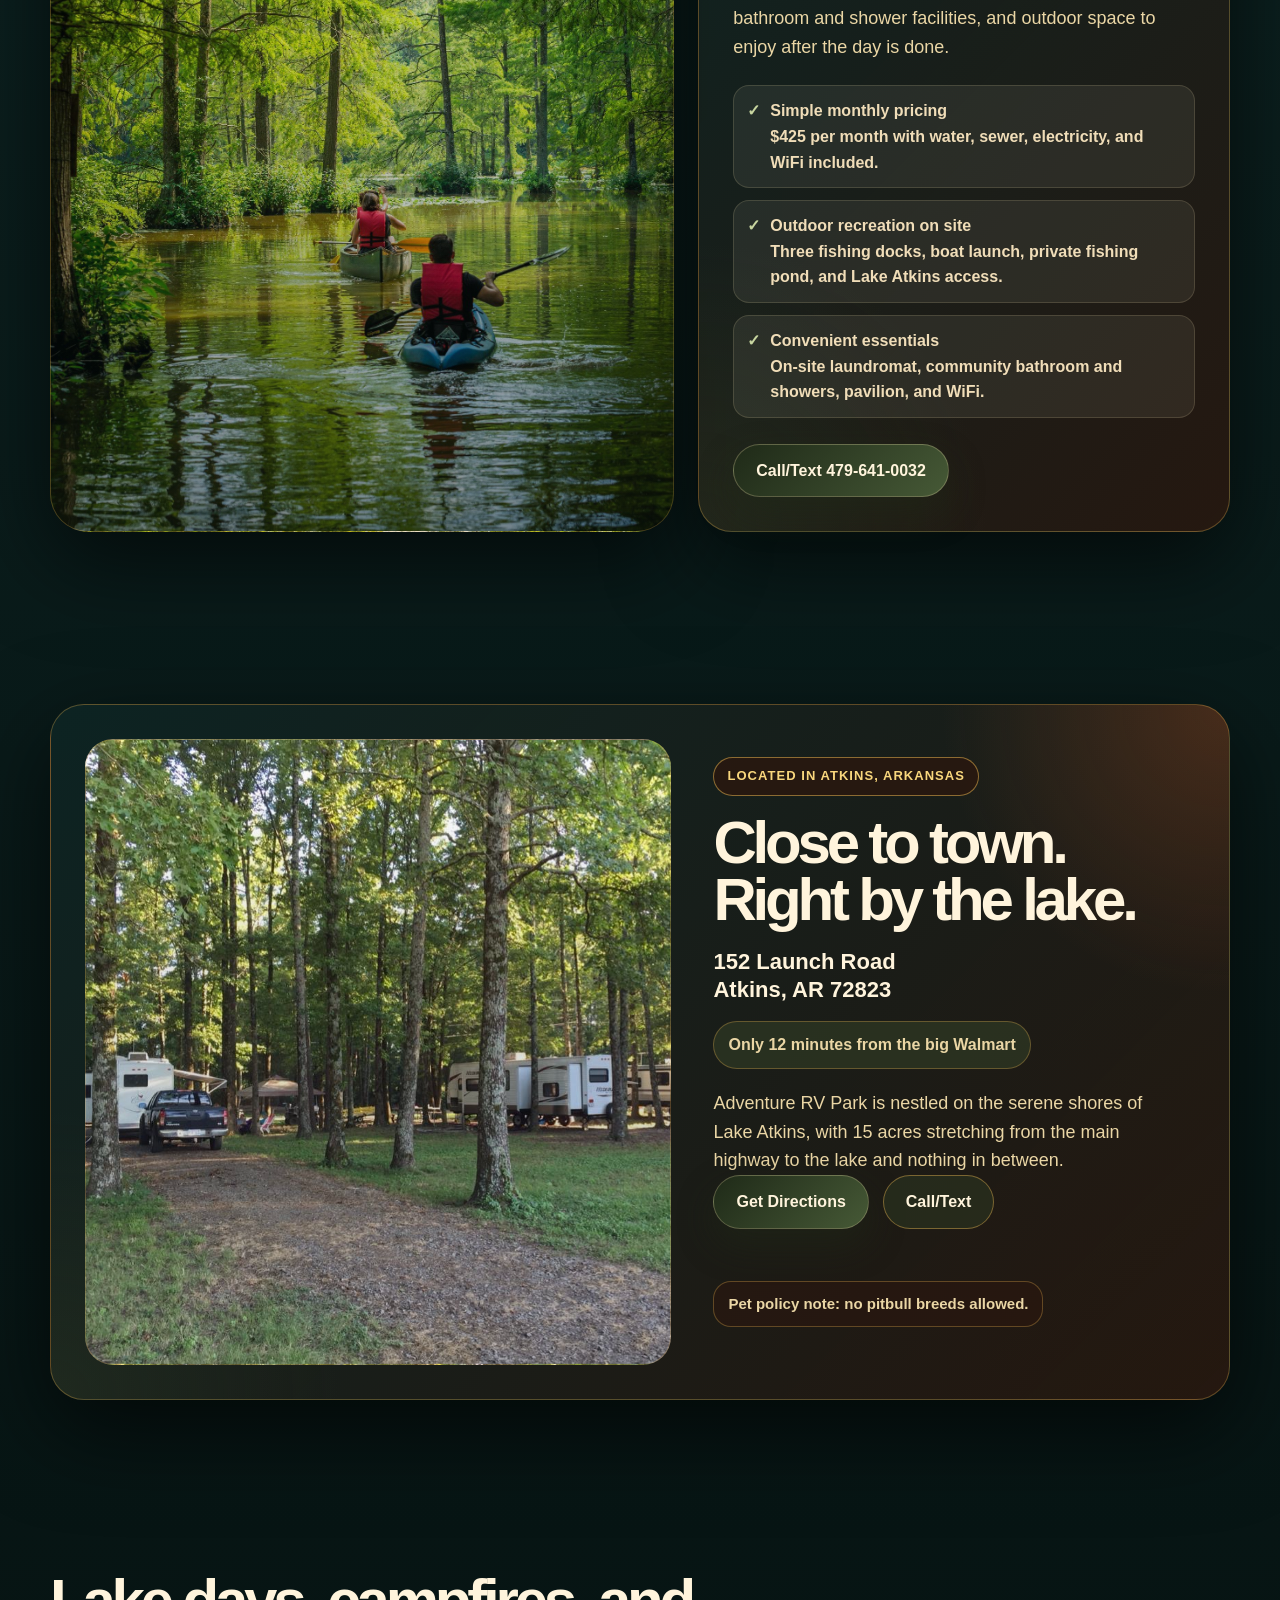
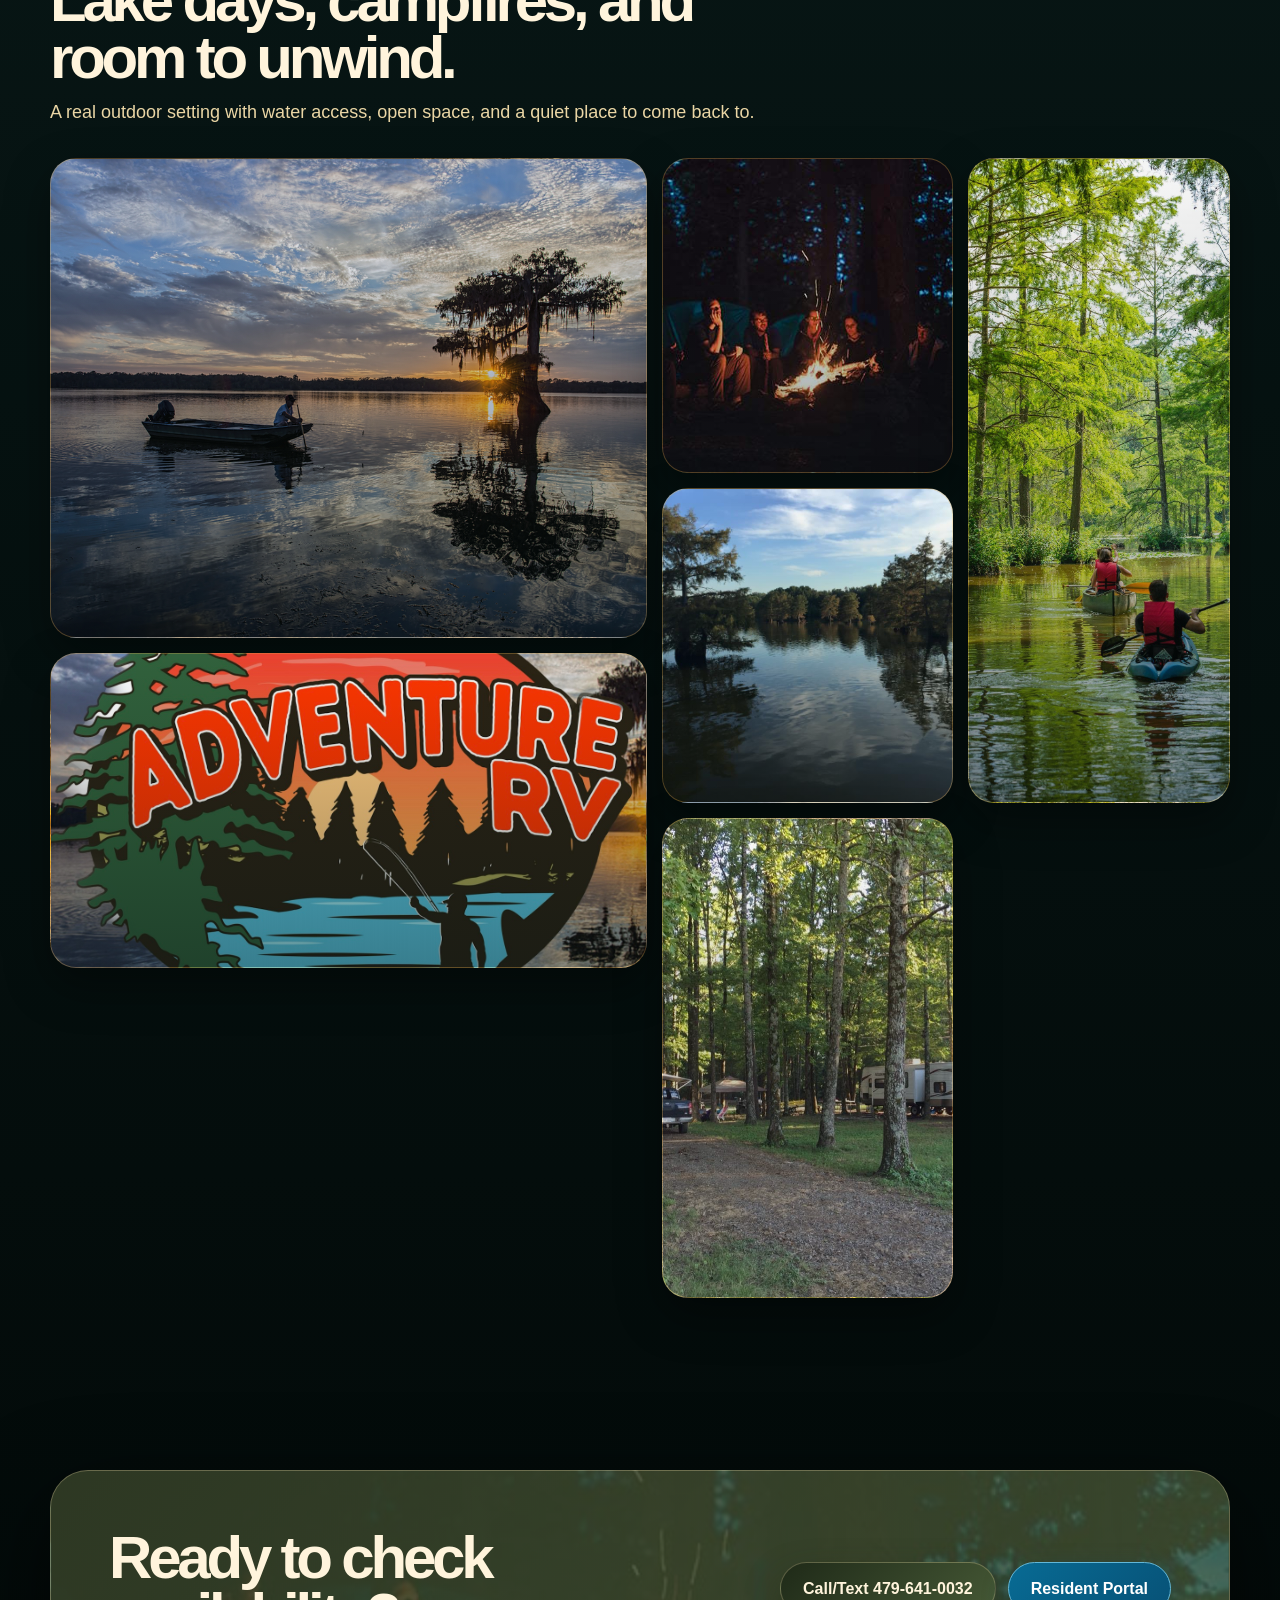
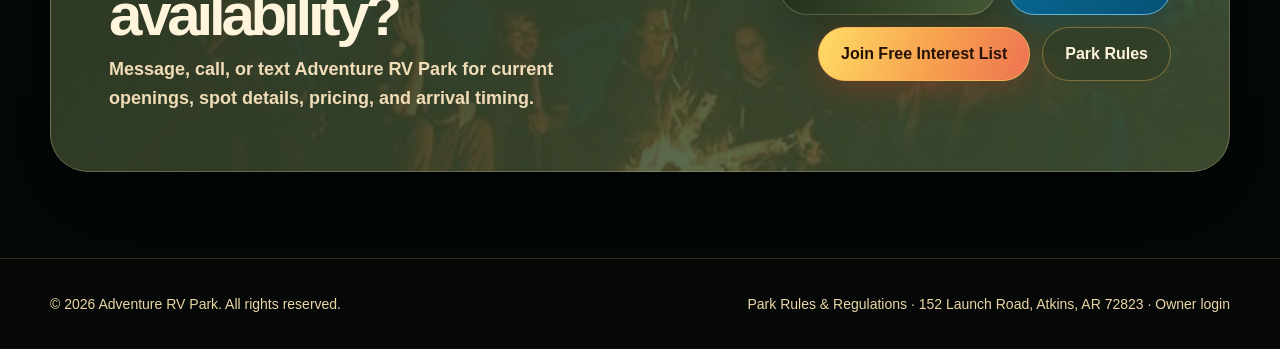
==== commit b257086f: "Show only park-confirmed RV openings" ====
--- a/index.html
+++ b/index.html
@@ -90,7 +90,7 @@
           <div><span class="check">✓</span> Sewer included</div>
           <div><span class="check">✓</span> Electricity included</div>
           <div><span class="check">✓</span> WiFi included</div>
-          <div><span class="check">✓</span> 30 and 50 amp spots available</div>
+          <div><span class="check">✓</span> 30- and 50-amp hookups</div>
           <div><span class="check">✓</span> Laundromat use available for $25 more</div>
         </div>
 
@@ -109,9 +109,10 @@
         <div class="park-map-card">
           <h2>Spot availability.</h2>
           <p>
-            View all 36 spots and ask the park about current openings. Innago connection status is shown below; arrival dates and availability require park confirmation.
-          </p>
-
+            View all 36 spots on the map. Only openings confirmed by the park are marked. Please confirm your arrival date with us before traveling.
+          </p>
+
+          <p><a class="btn" href="signup.html">Check availability</a> <a class="btn" href="tel:+14796410032">Call 479-641-0032</a></p>
           <img class="park-map-img" src="Adventure%20RV%20Campground%20Map.png" alt="Adventure RV Park map">
         </div>
       </div>
@@ -344,7 +345,7 @@
   <script>
     document.getElementById("year").textContent = new Date().getFullYear();
   </script>
-  <script src="availability.js?v=owner-standing-20261109" defer></script>
+  <script src="availability.js?v=park-confirmed-20261122" defer></script>
 </body>
 </html>
 
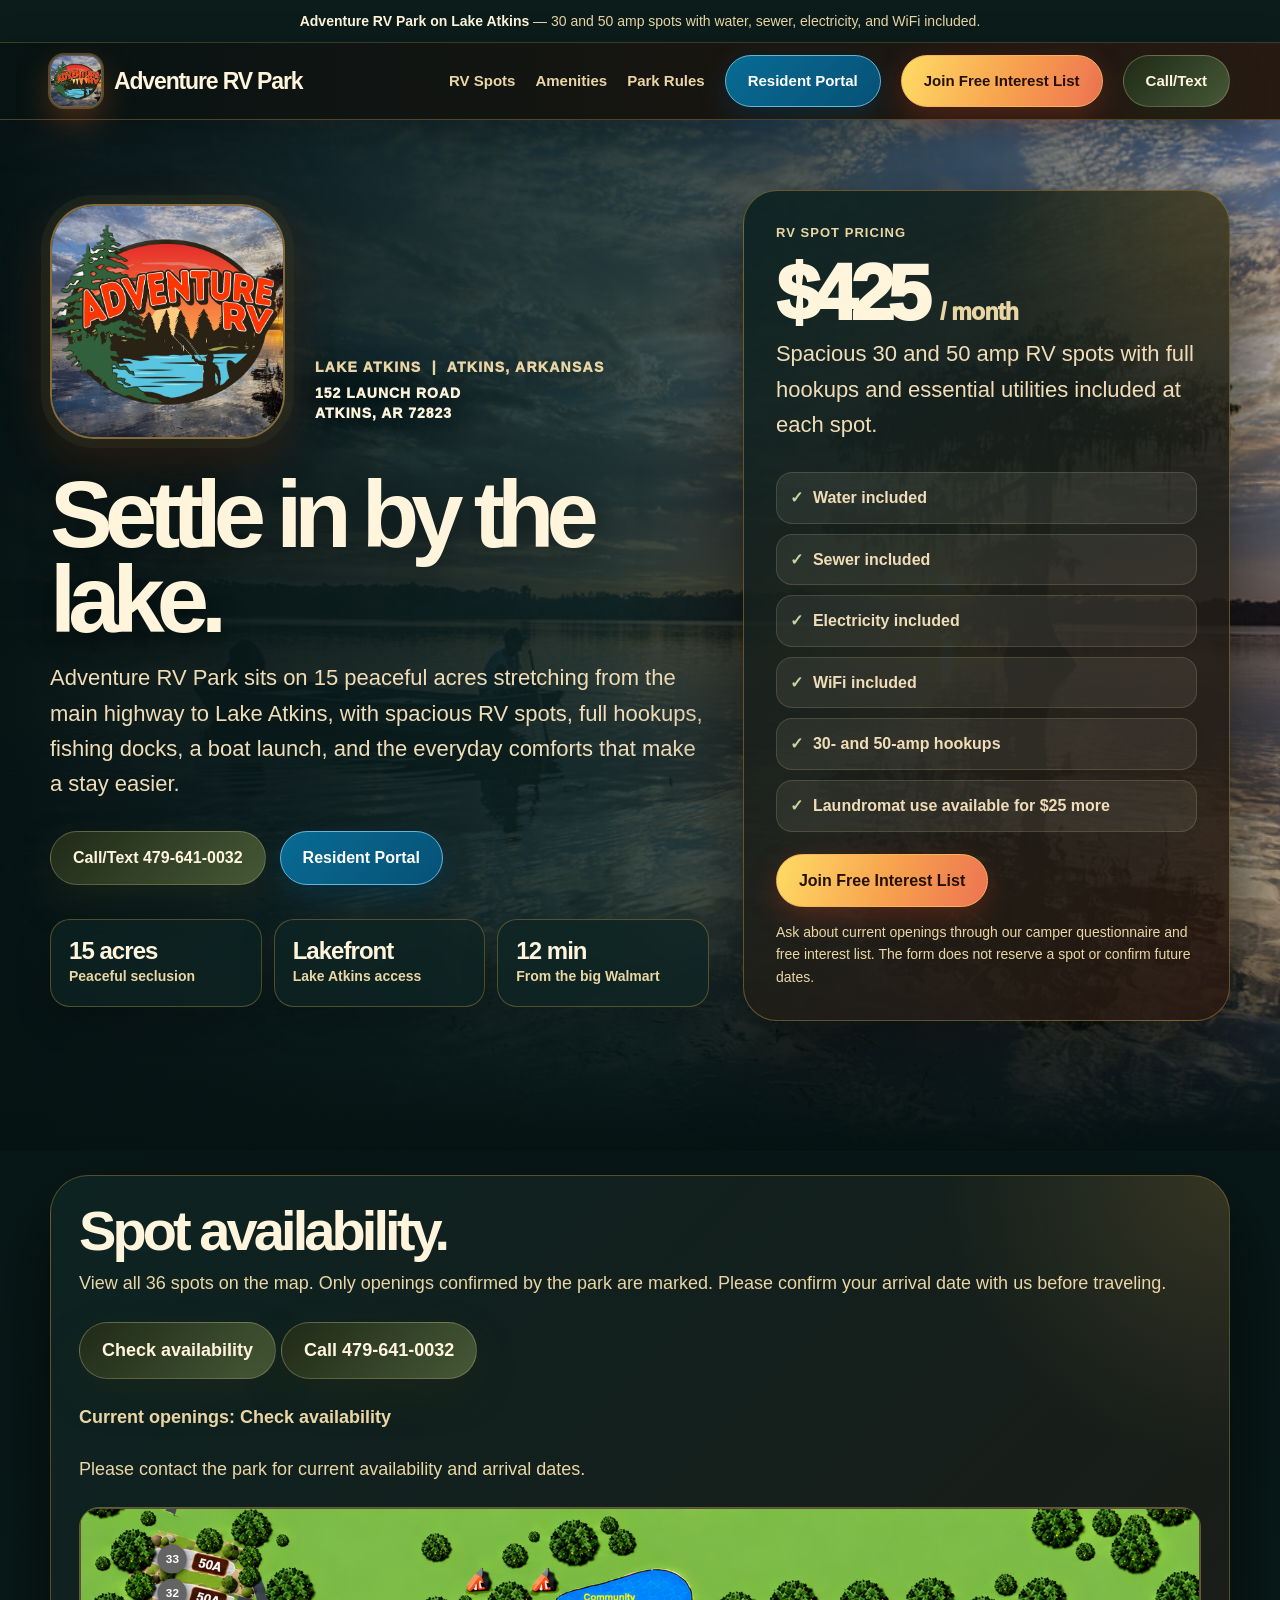
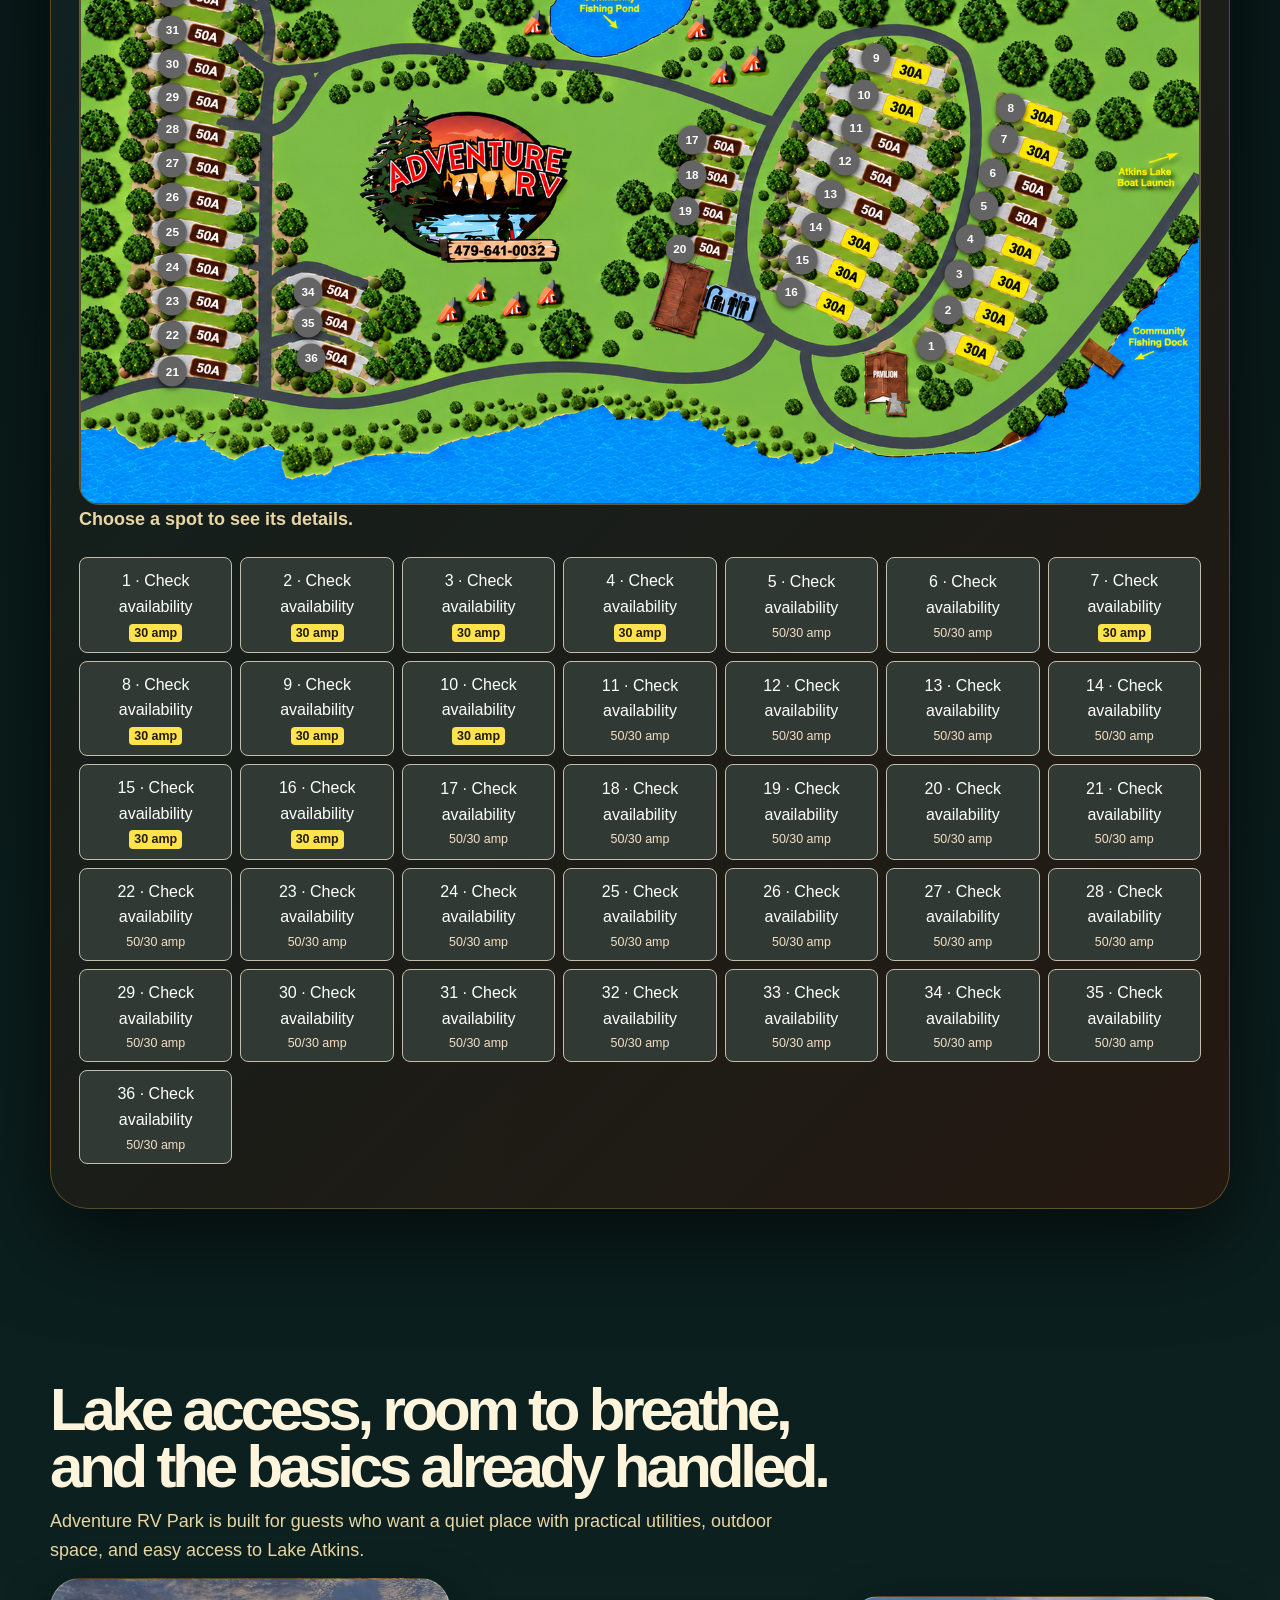
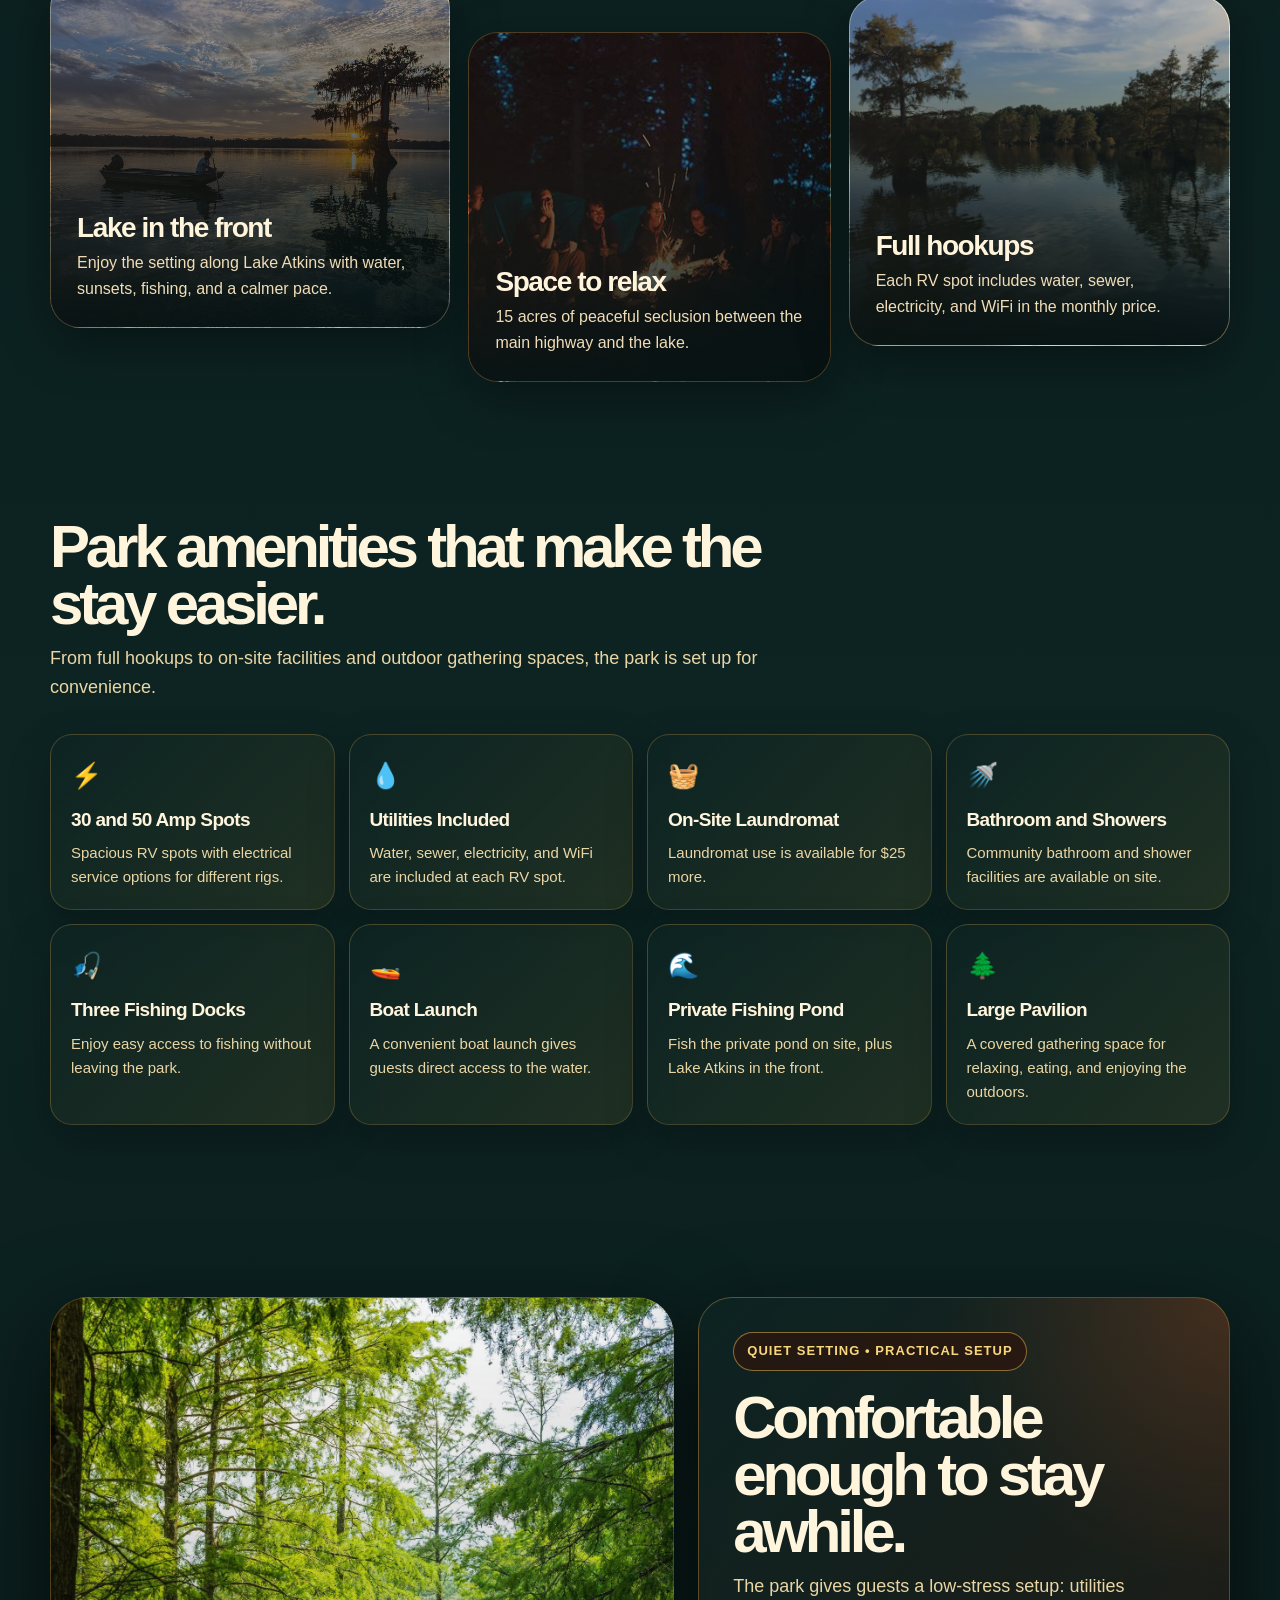
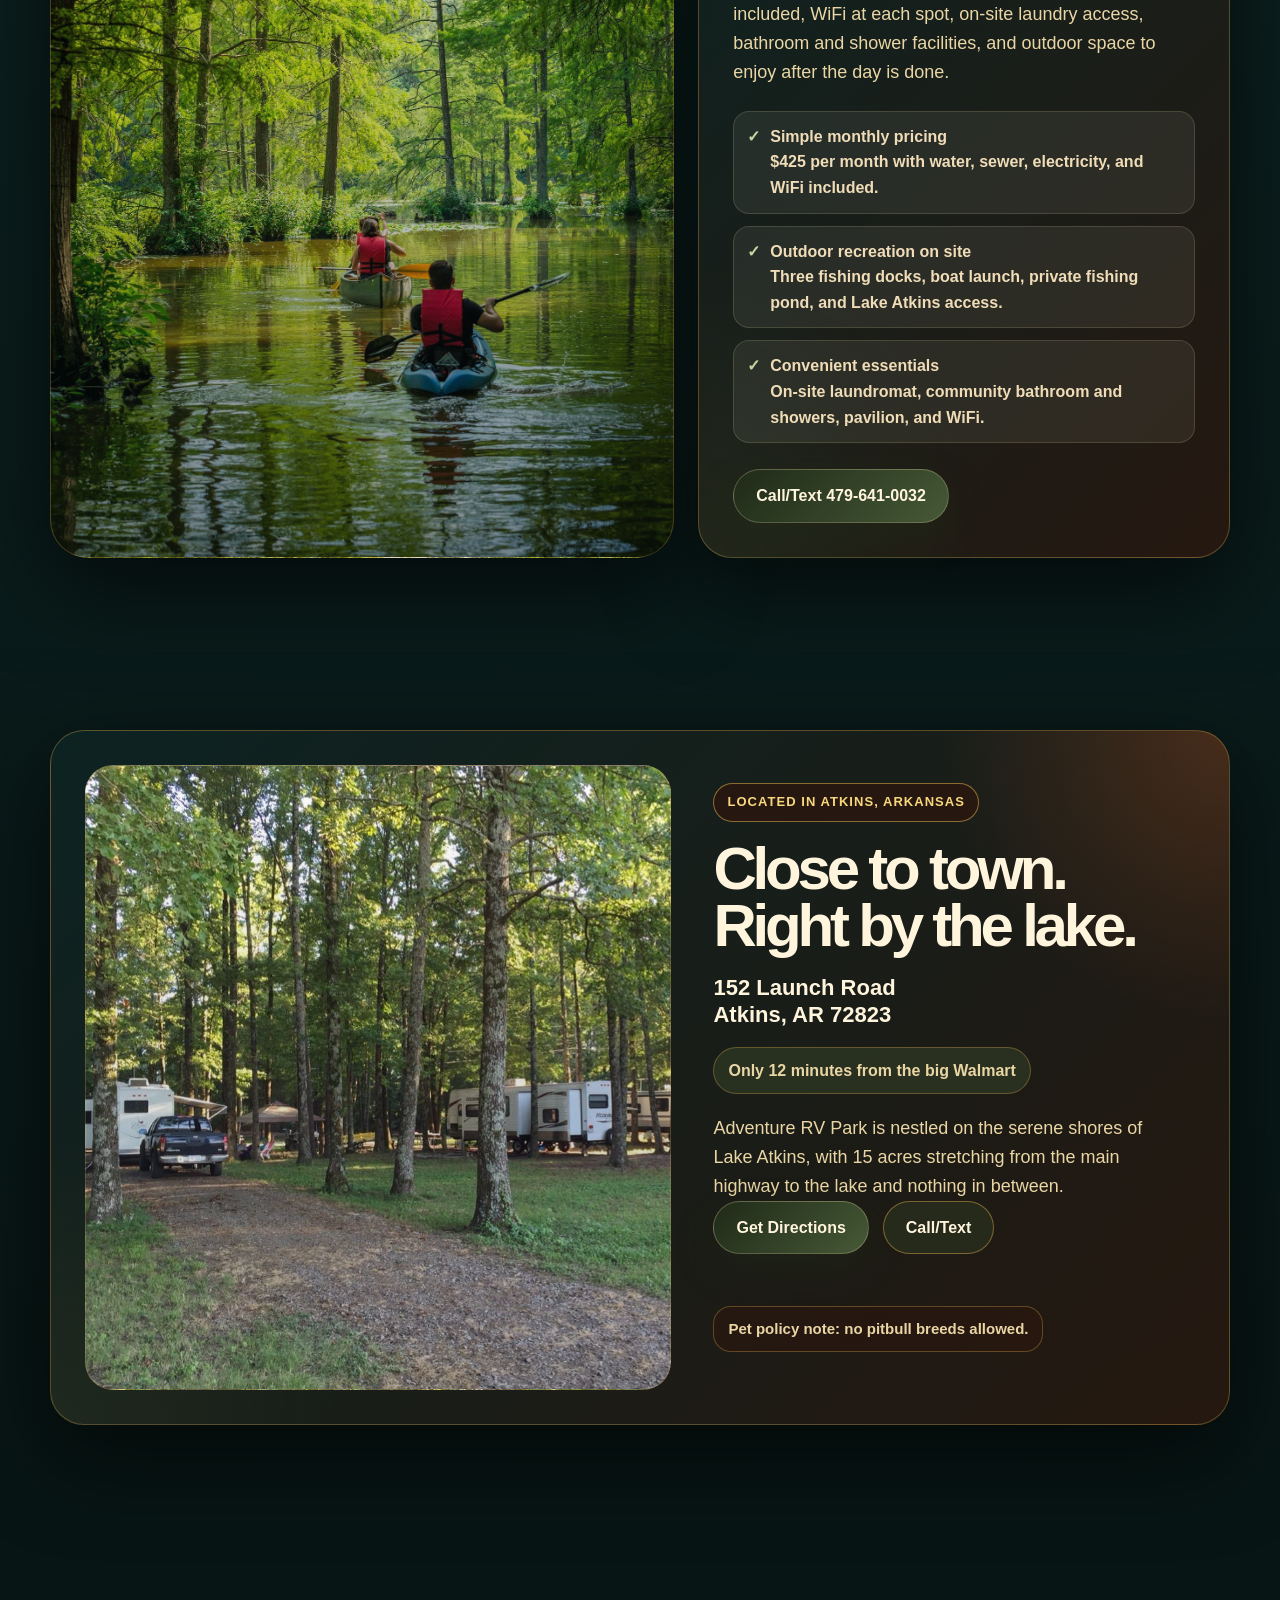
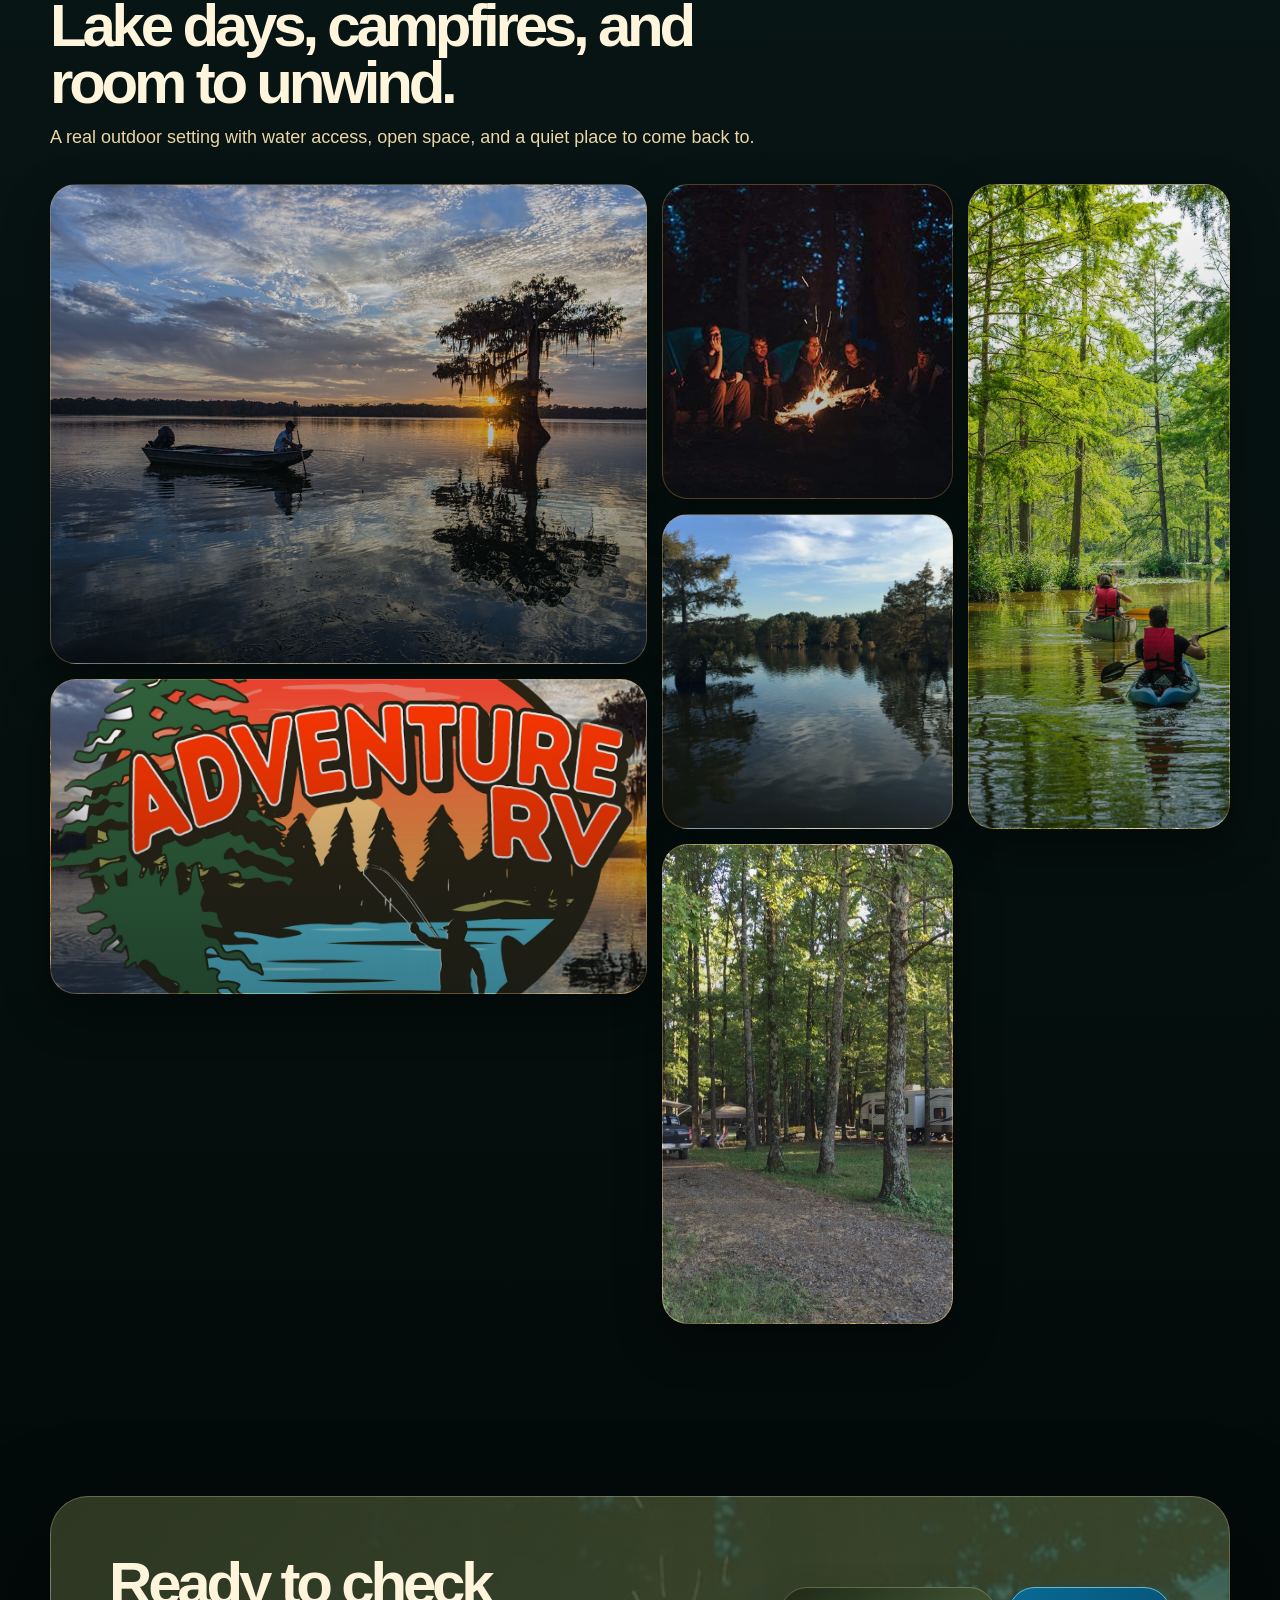
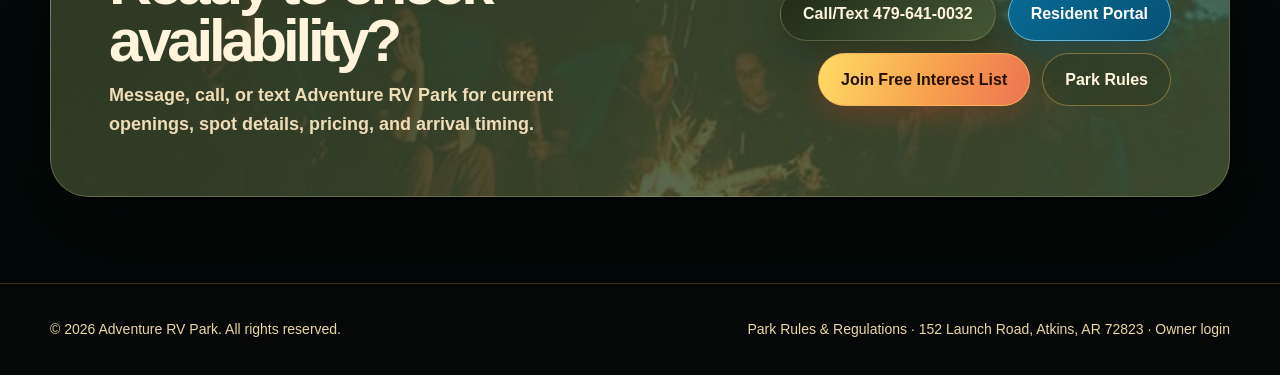
==== commit 1d2a977b: "Connect park map to sanitized Innago status feed" ====
--- a/index.html
+++ b/index.html
@@ -345,7 +345,7 @@
   <script>
     document.getElementById("year").textContent = new Date().getFullYear();
   </script>
-  <script src="availability.js?v=park-confirmed-20261122" defer></script>
+  <script src="availability.js?v=innago-request-only-20261122" defer></script>
 </body>
 </html>
 
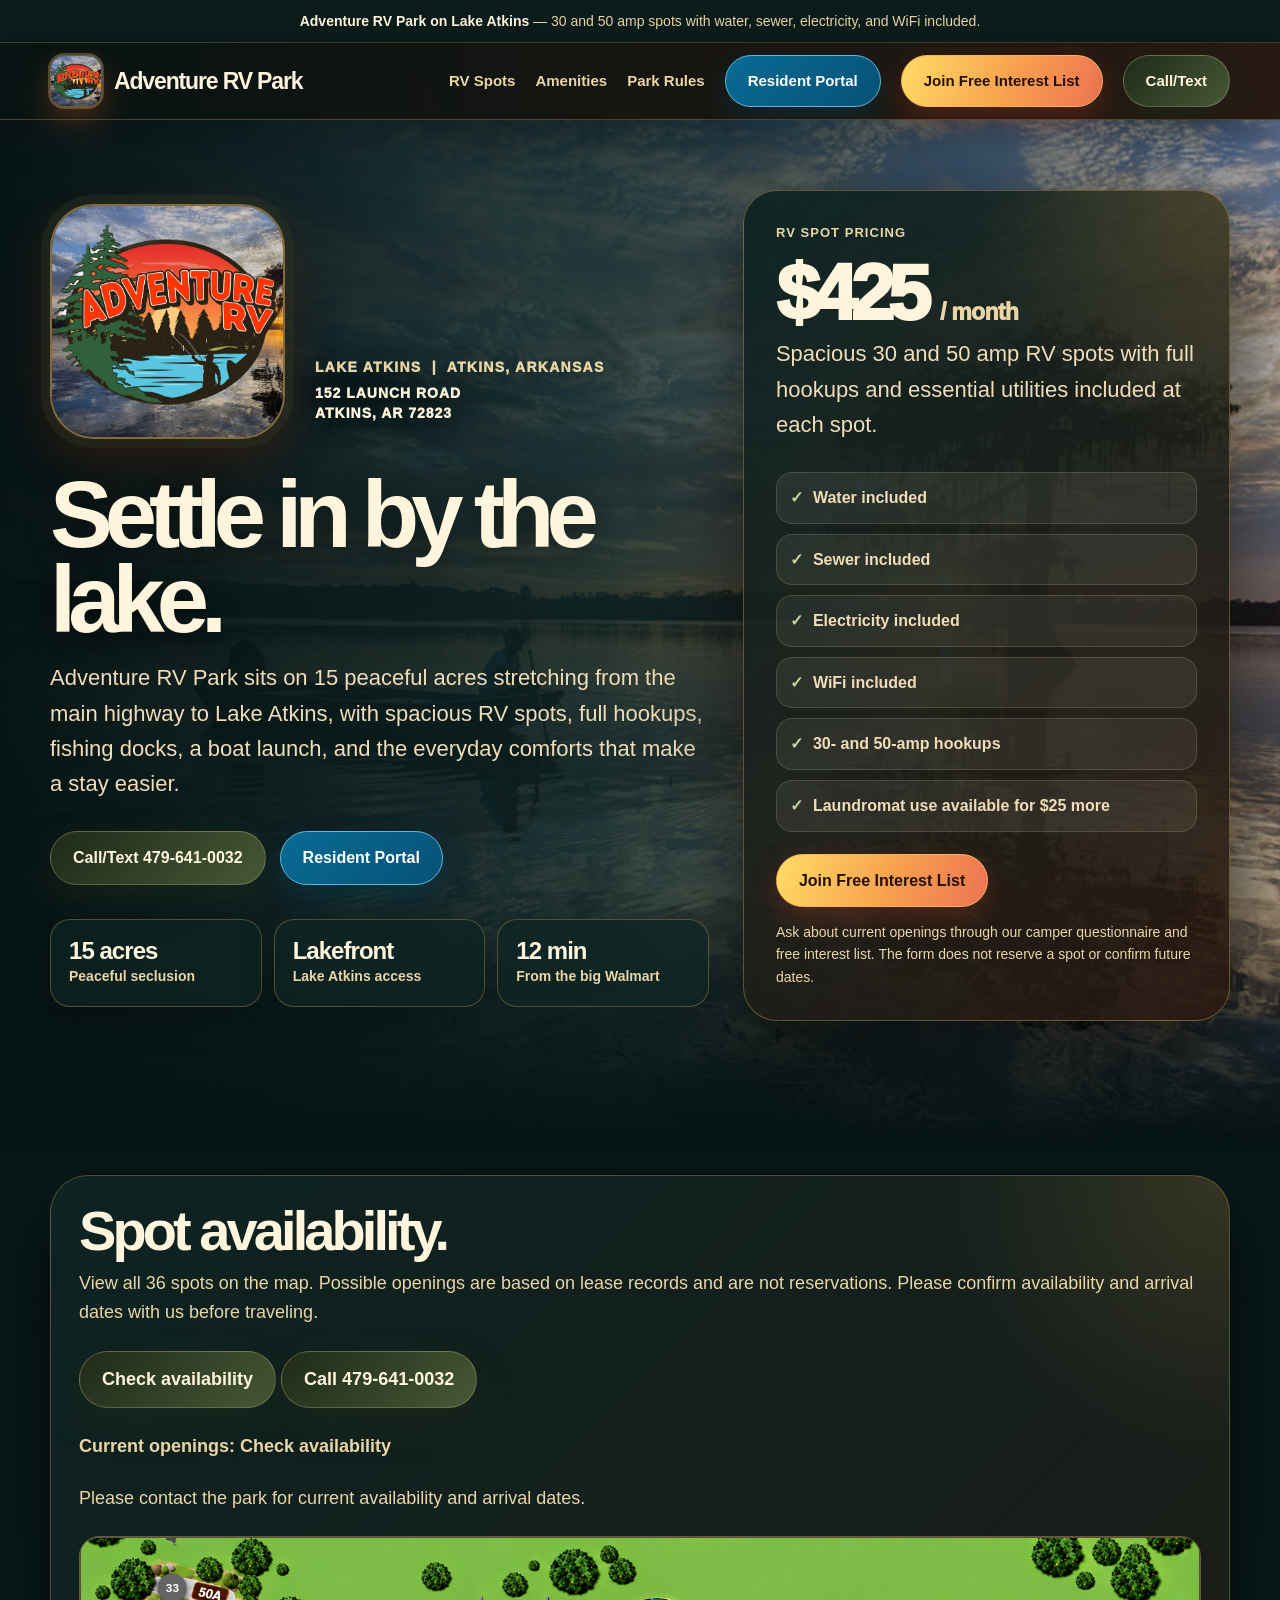
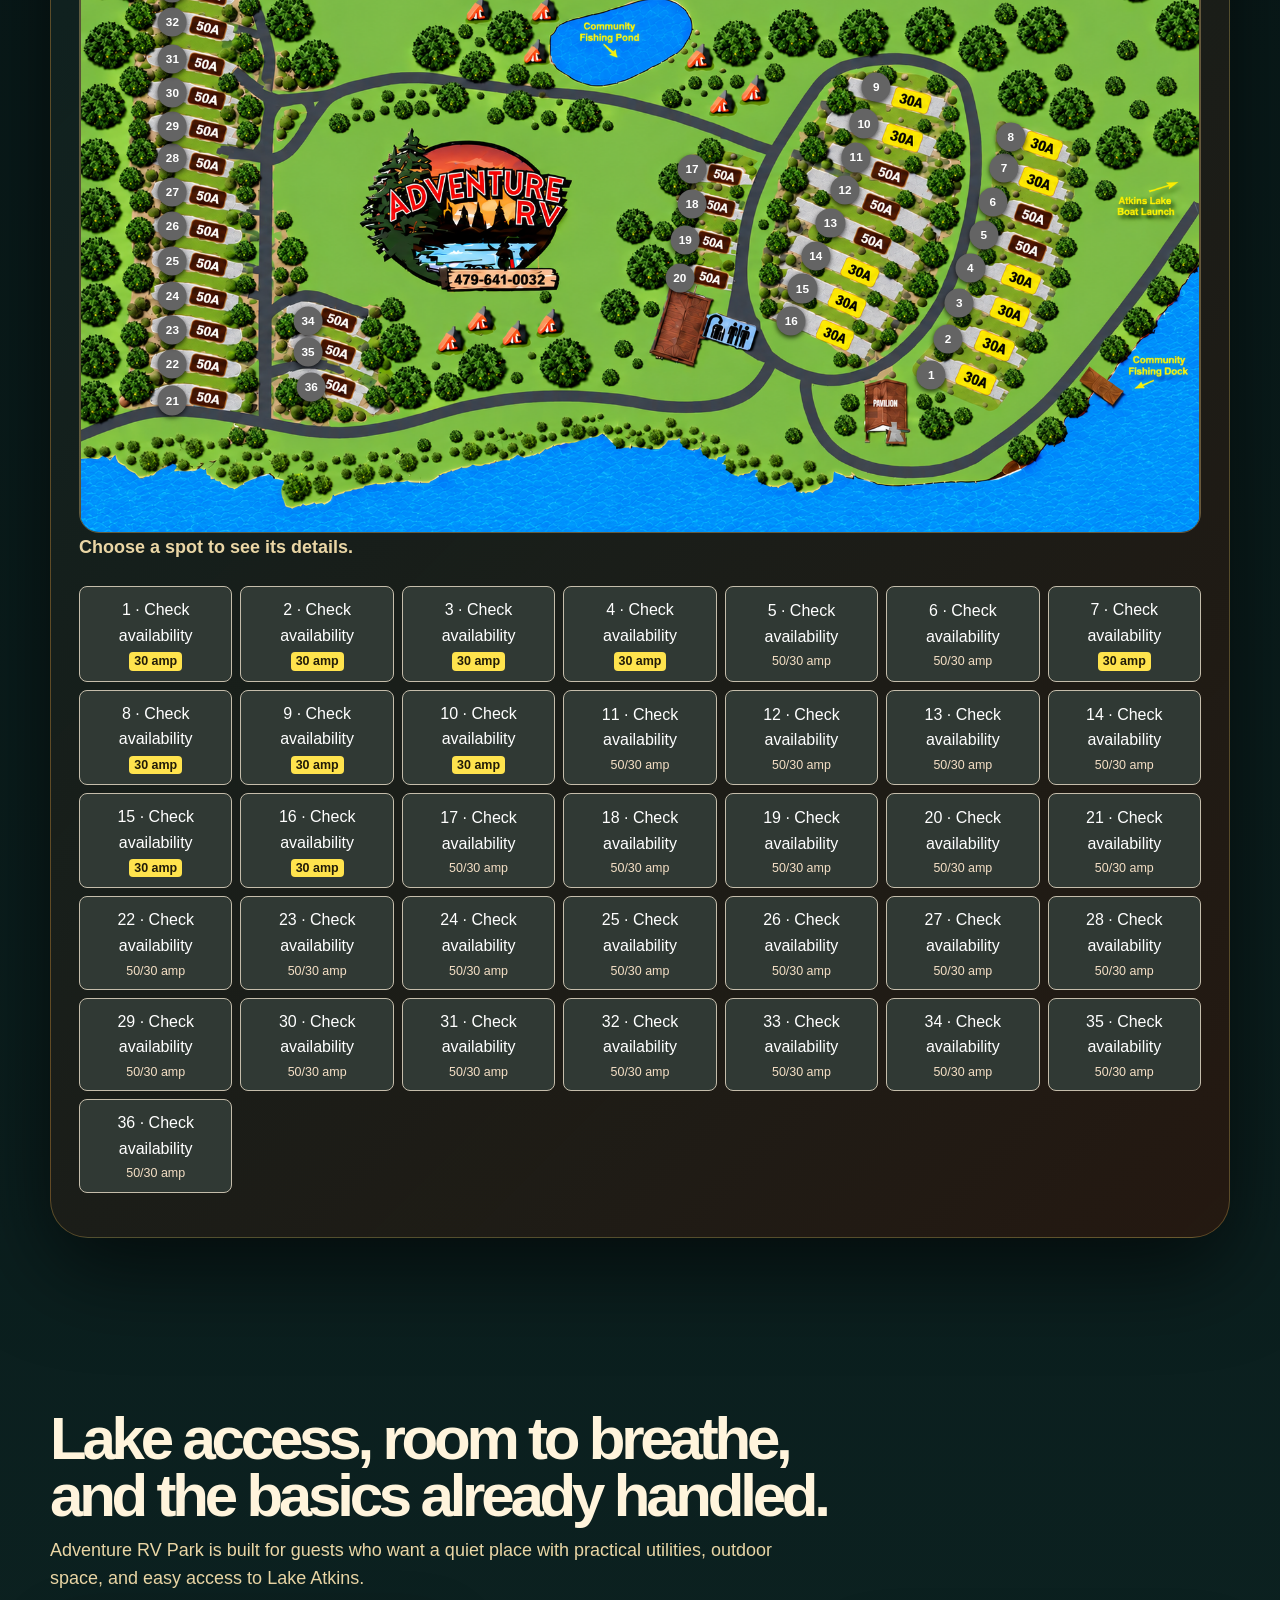
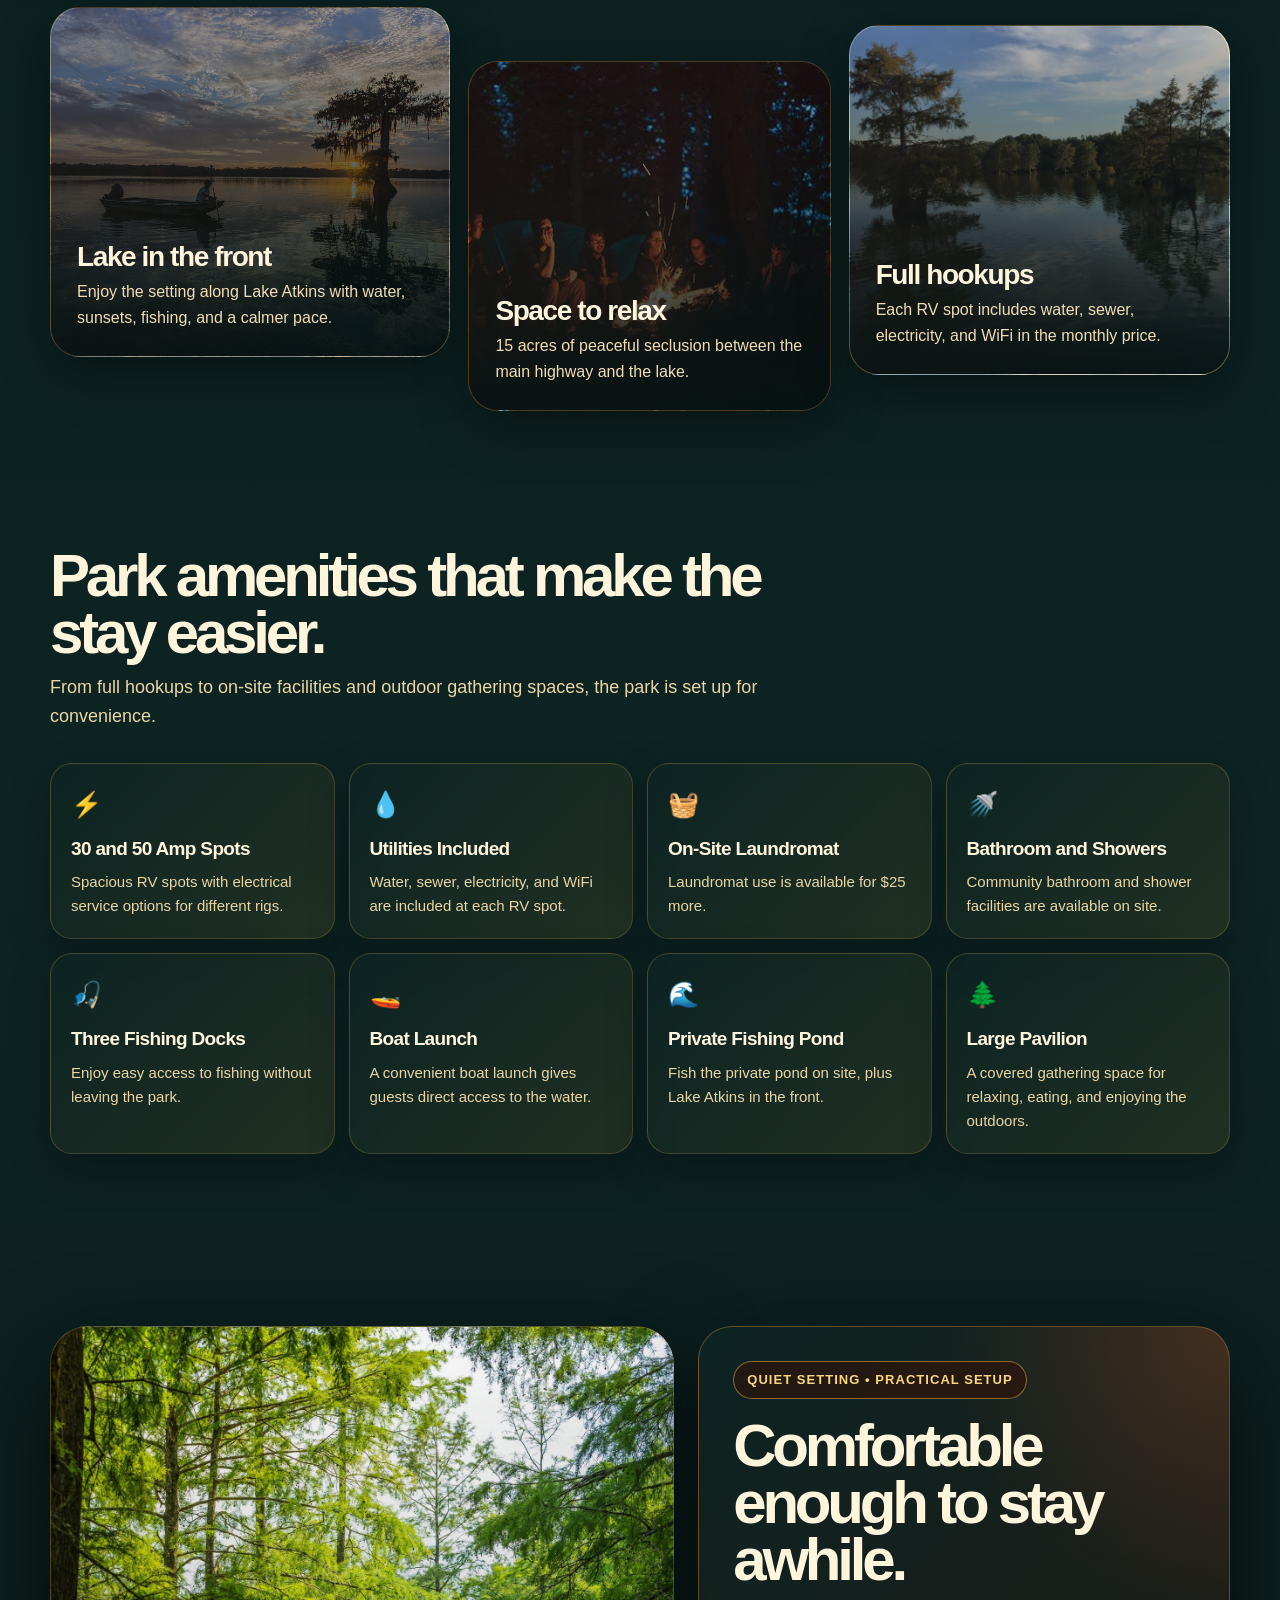
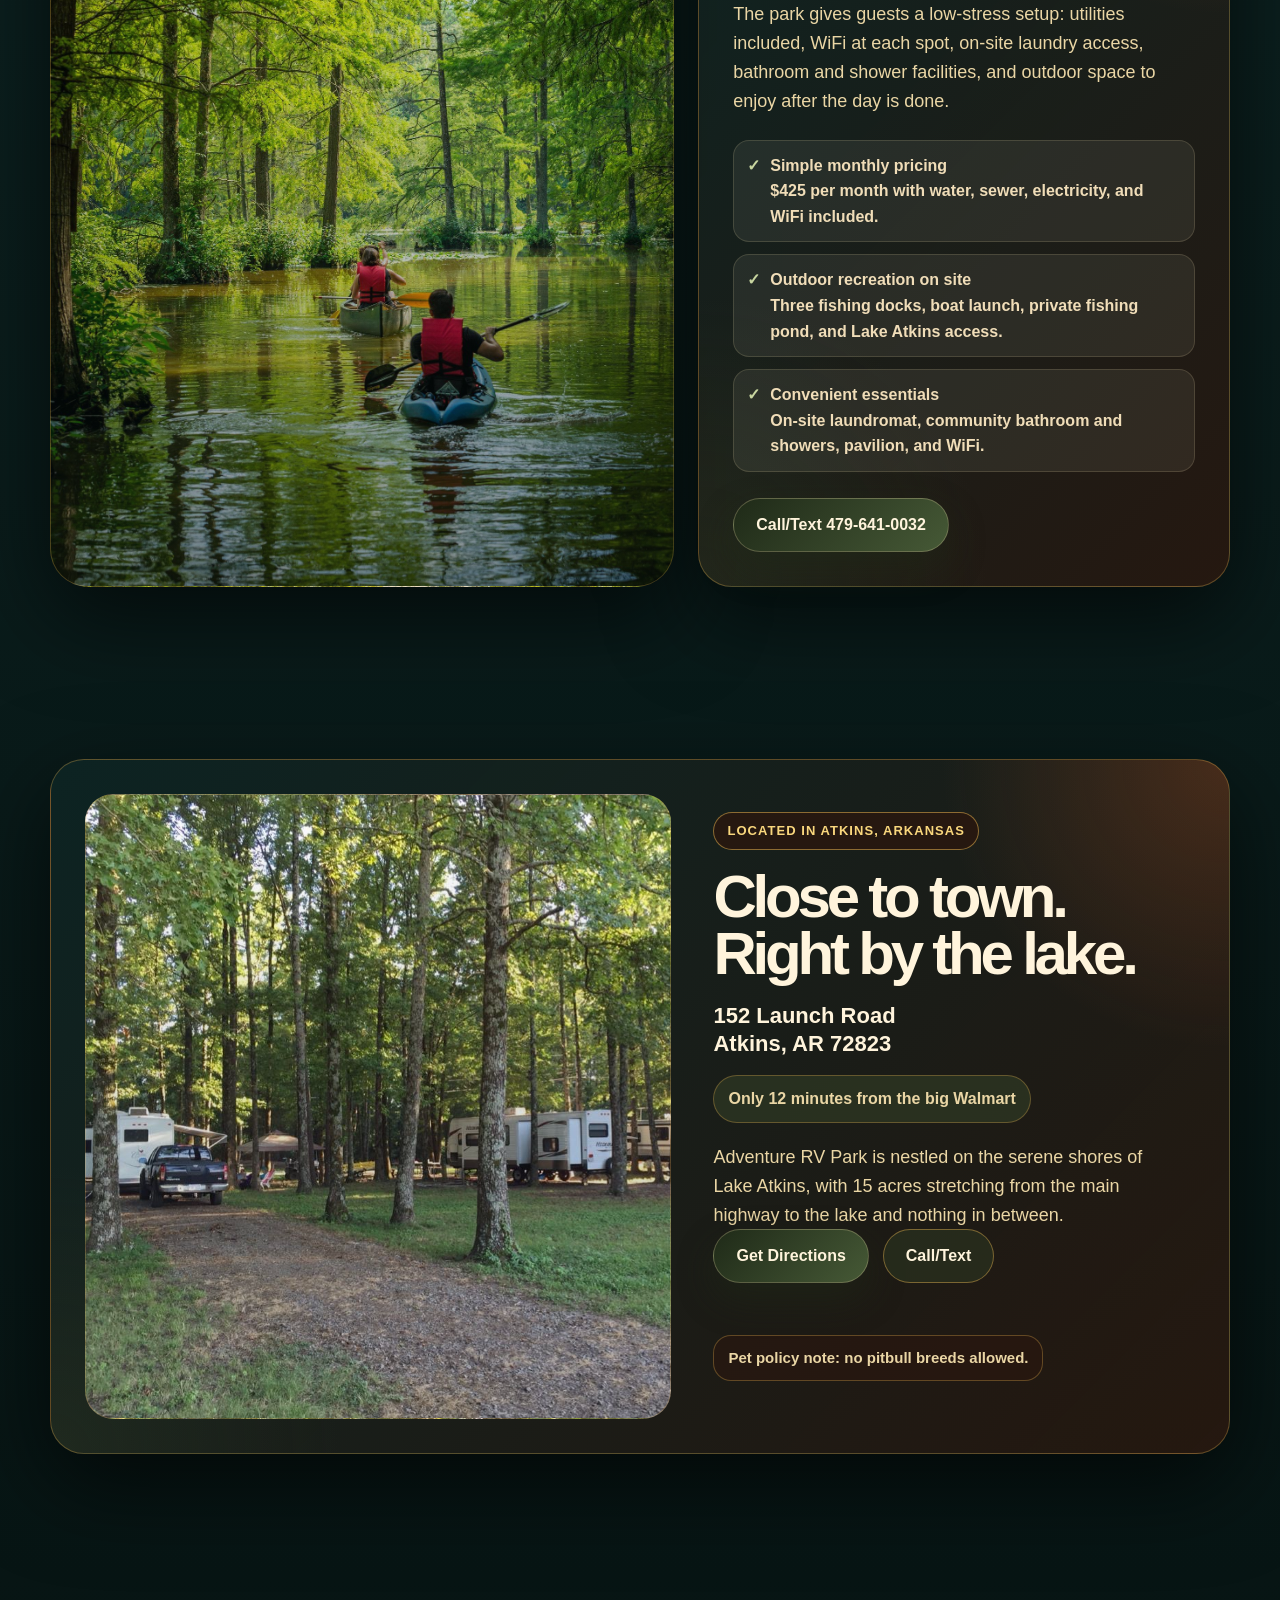
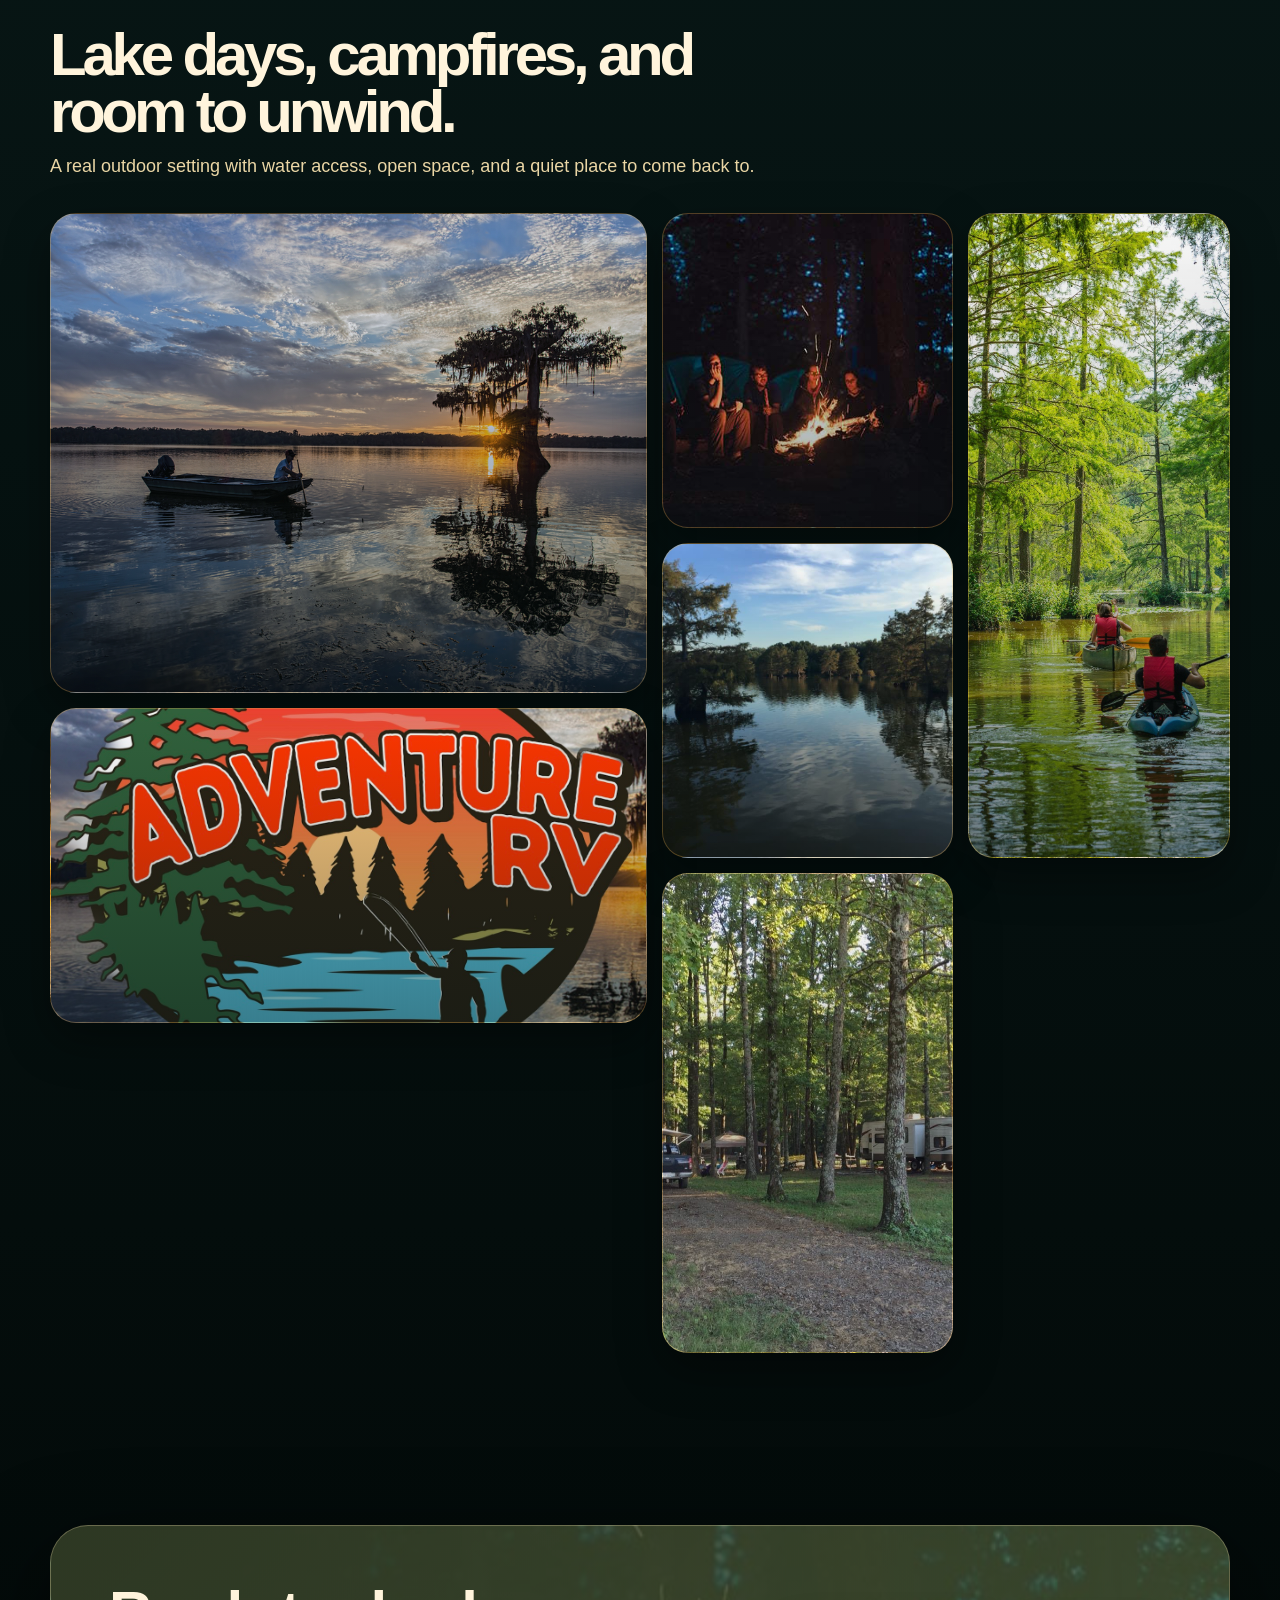
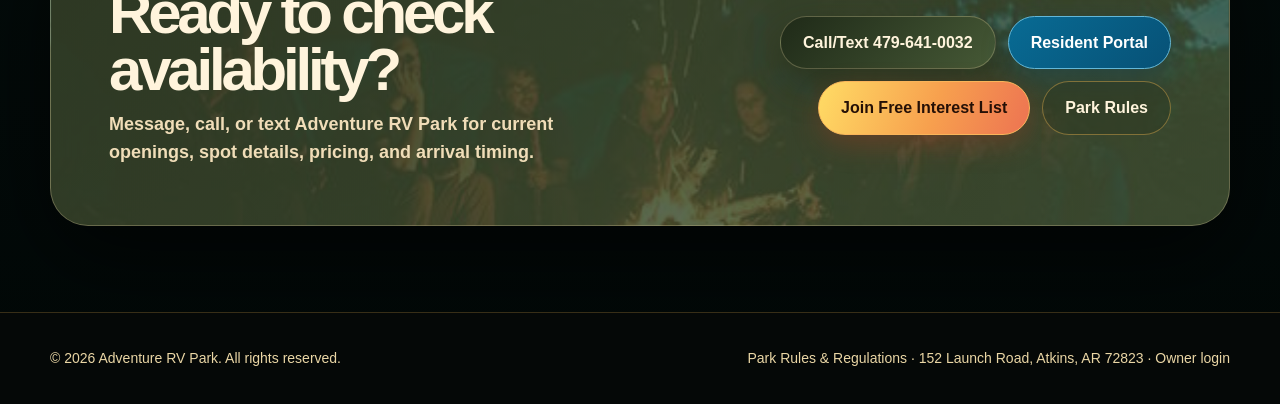
==== commit ab29fb39: "Show dated lease-based estimates as possible RV openings" ====
--- a/index.html
+++ b/index.html
@@ -7,7 +7,7 @@
   <meta name="description" content="Adventure RV Park on Lake Atkins offers 30 and 50 amp RV spots with water, sewer, electricity, and WiFi included. Located at 152 Launch Road, Atkins, AR 72823.">
 
   <link rel="stylesheet" href="site.css?v=20261003-lake-blue">
-  <link rel="stylesheet" href="availability.css?v=20261022-map-alignment">
+  <link rel="stylesheet" href="availability.css?v=20261122-possible-openings">
 </head>
 
 <body>
@@ -109,7 +109,7 @@
         <div class="park-map-card">
           <h2>Spot availability.</h2>
           <p>
-            View all 36 spots on the map. Only openings confirmed by the park are marked. Please confirm your arrival date with us before traveling.
+            View all 36 spots on the map. Possible openings are based on lease records and are not reservations. Please confirm availability and arrival dates with us before traveling.
           </p>
 
           <p><a class="btn" href="signup.html">Check availability</a> <a class="btn" href="tel:+14796410032">Call 479-641-0032</a></p>
@@ -345,7 +345,7 @@
   <script>
     document.getElementById("year").textContent = new Date().getFullYear();
   </script>
-  <script src="availability.js?v=innago-request-only-20261122" defer></script>
+  <script src="availability.js?v=innago-possible-openings-20261122" defer></script>
 </body>
 </html>
 
--- a/availability.css
+++ b/availability.css
@@ -9,3 +9,7 @@
 
 /* Revised October 22 map: centers for sites 1–16 are defined in availability.js. */
 .availability-pin[data-spot="1"],.availability-pin[data-spot="2"],.availability-pin[data-spot="3"],.availability-pin[data-spot="4"],.availability-pin[data-spot="5"],.availability-pin[data-spot="6"],.availability-pin[data-spot="7"],.availability-pin[data-spot="8"],.availability-pin[data-spot="9"],.availability-pin[data-spot="10"],.availability-pin[data-spot="11"],.availability-pin[data-spot="12"],.availability-pin[data-spot="13"],.availability-pin[data-spot="14"],.availability-pin[data-spot="15"],.availability-pin[data-spot="16"]{transform:translate(-50%,-50%)}
+
+/* Possible openings are intentionally distinct from park-confirmed openings. */
+.availability-pin[data-status="potential"] { background: #8b5a19; color: #fff; }
+.availability-item[data-status="potential"] { border-color: #8b5a19; background: #fff4db; color: #563809; }
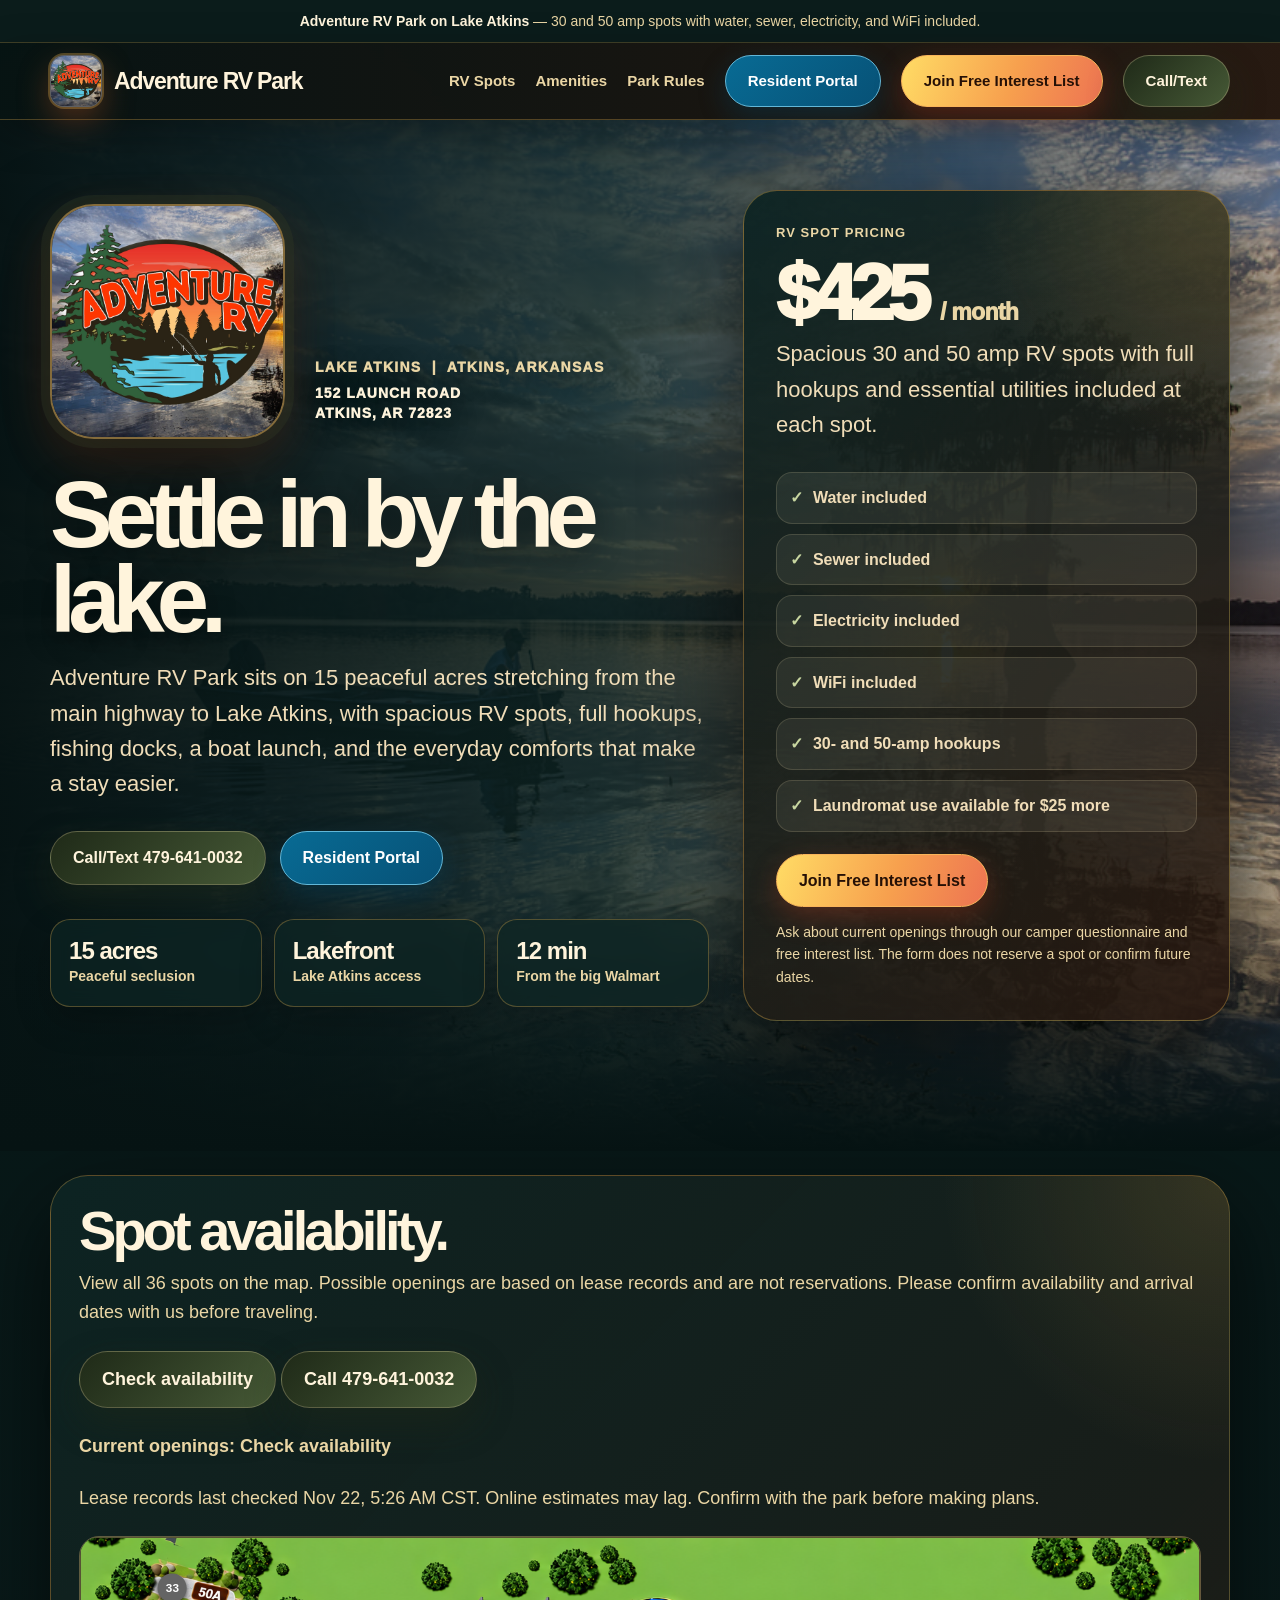
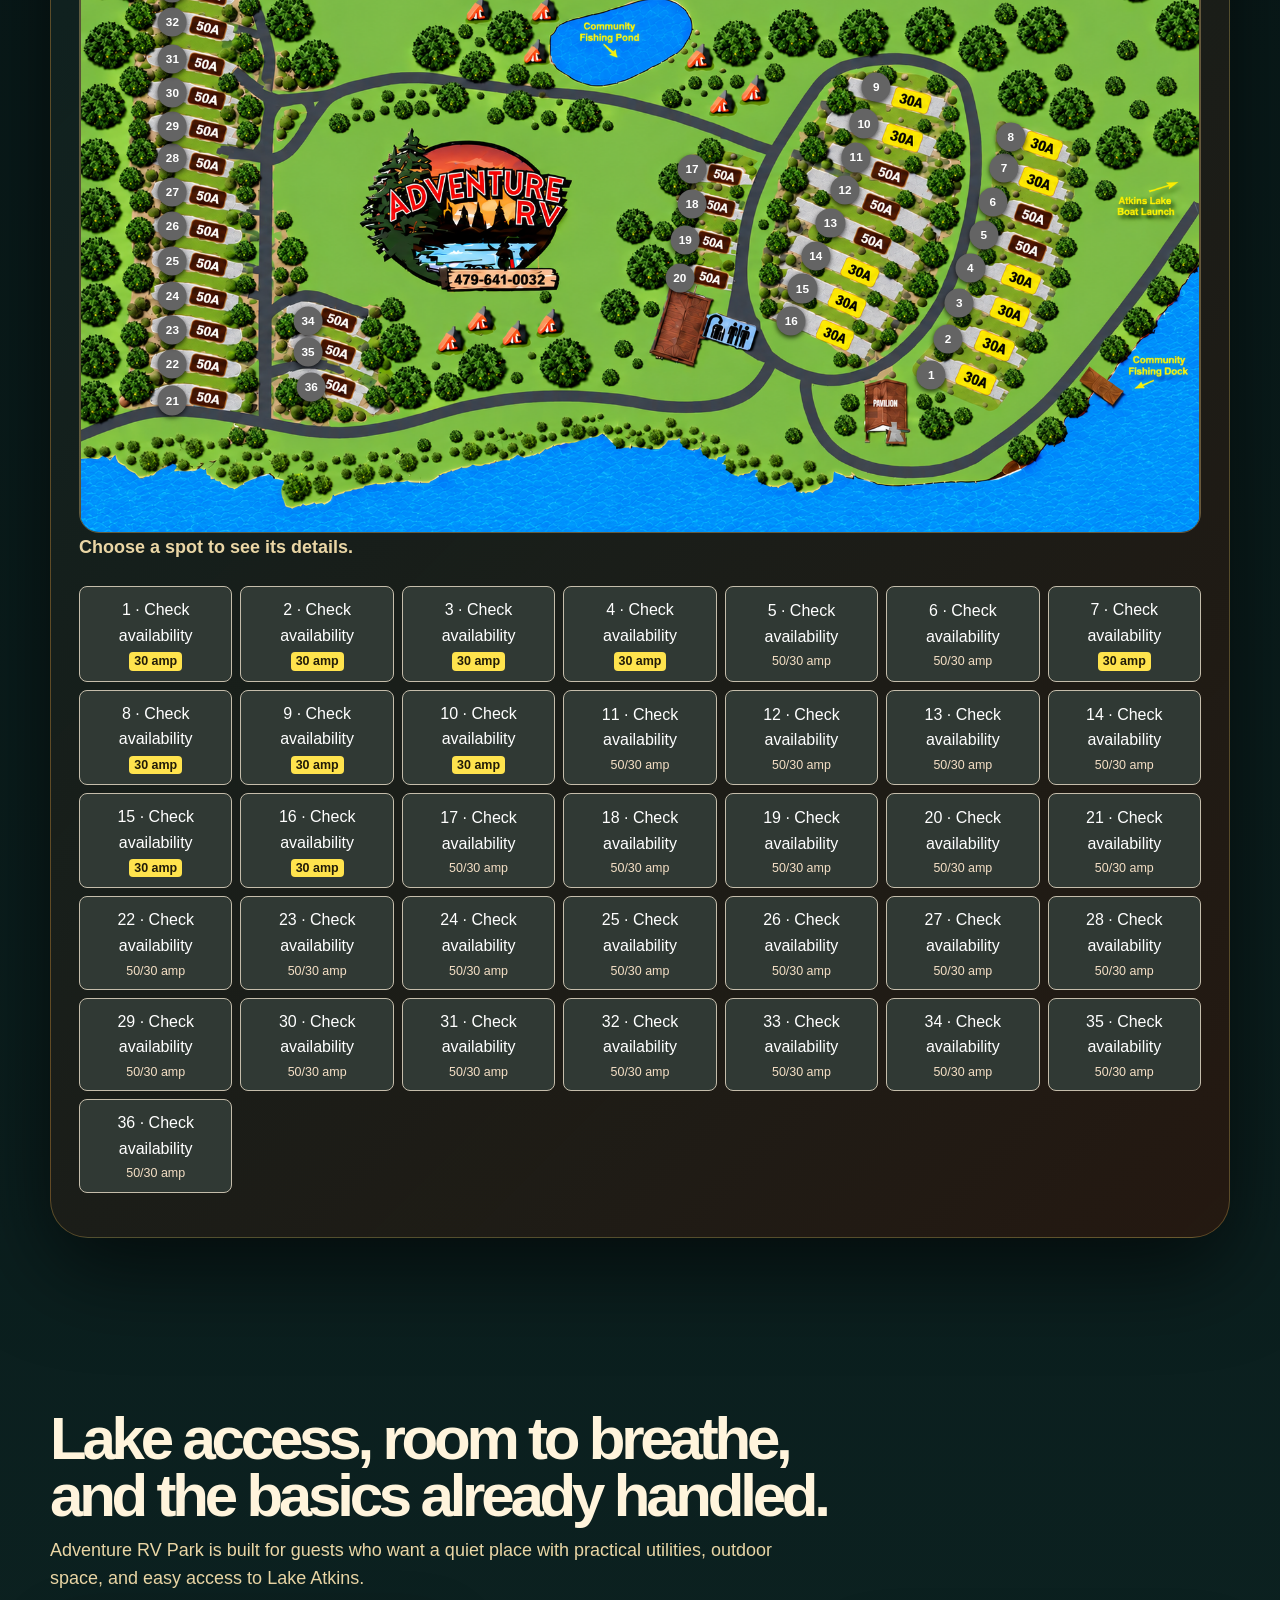
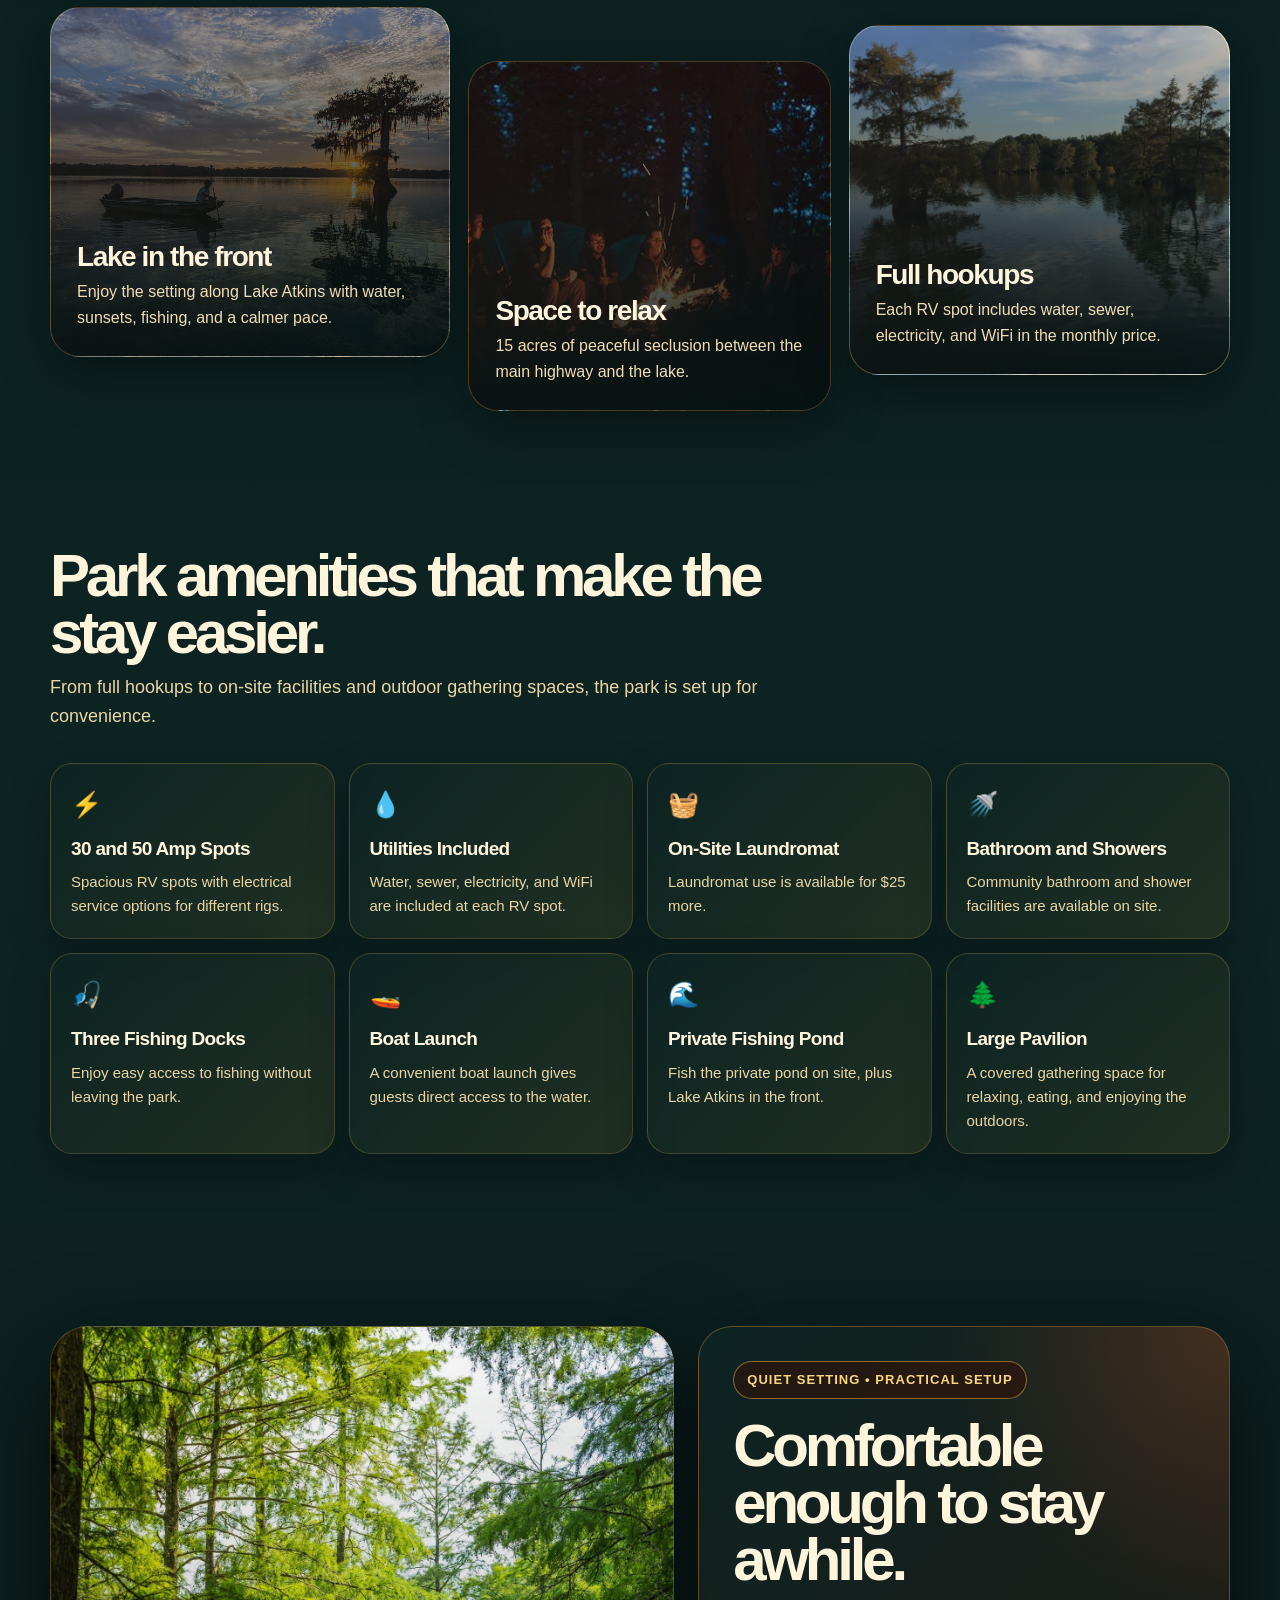
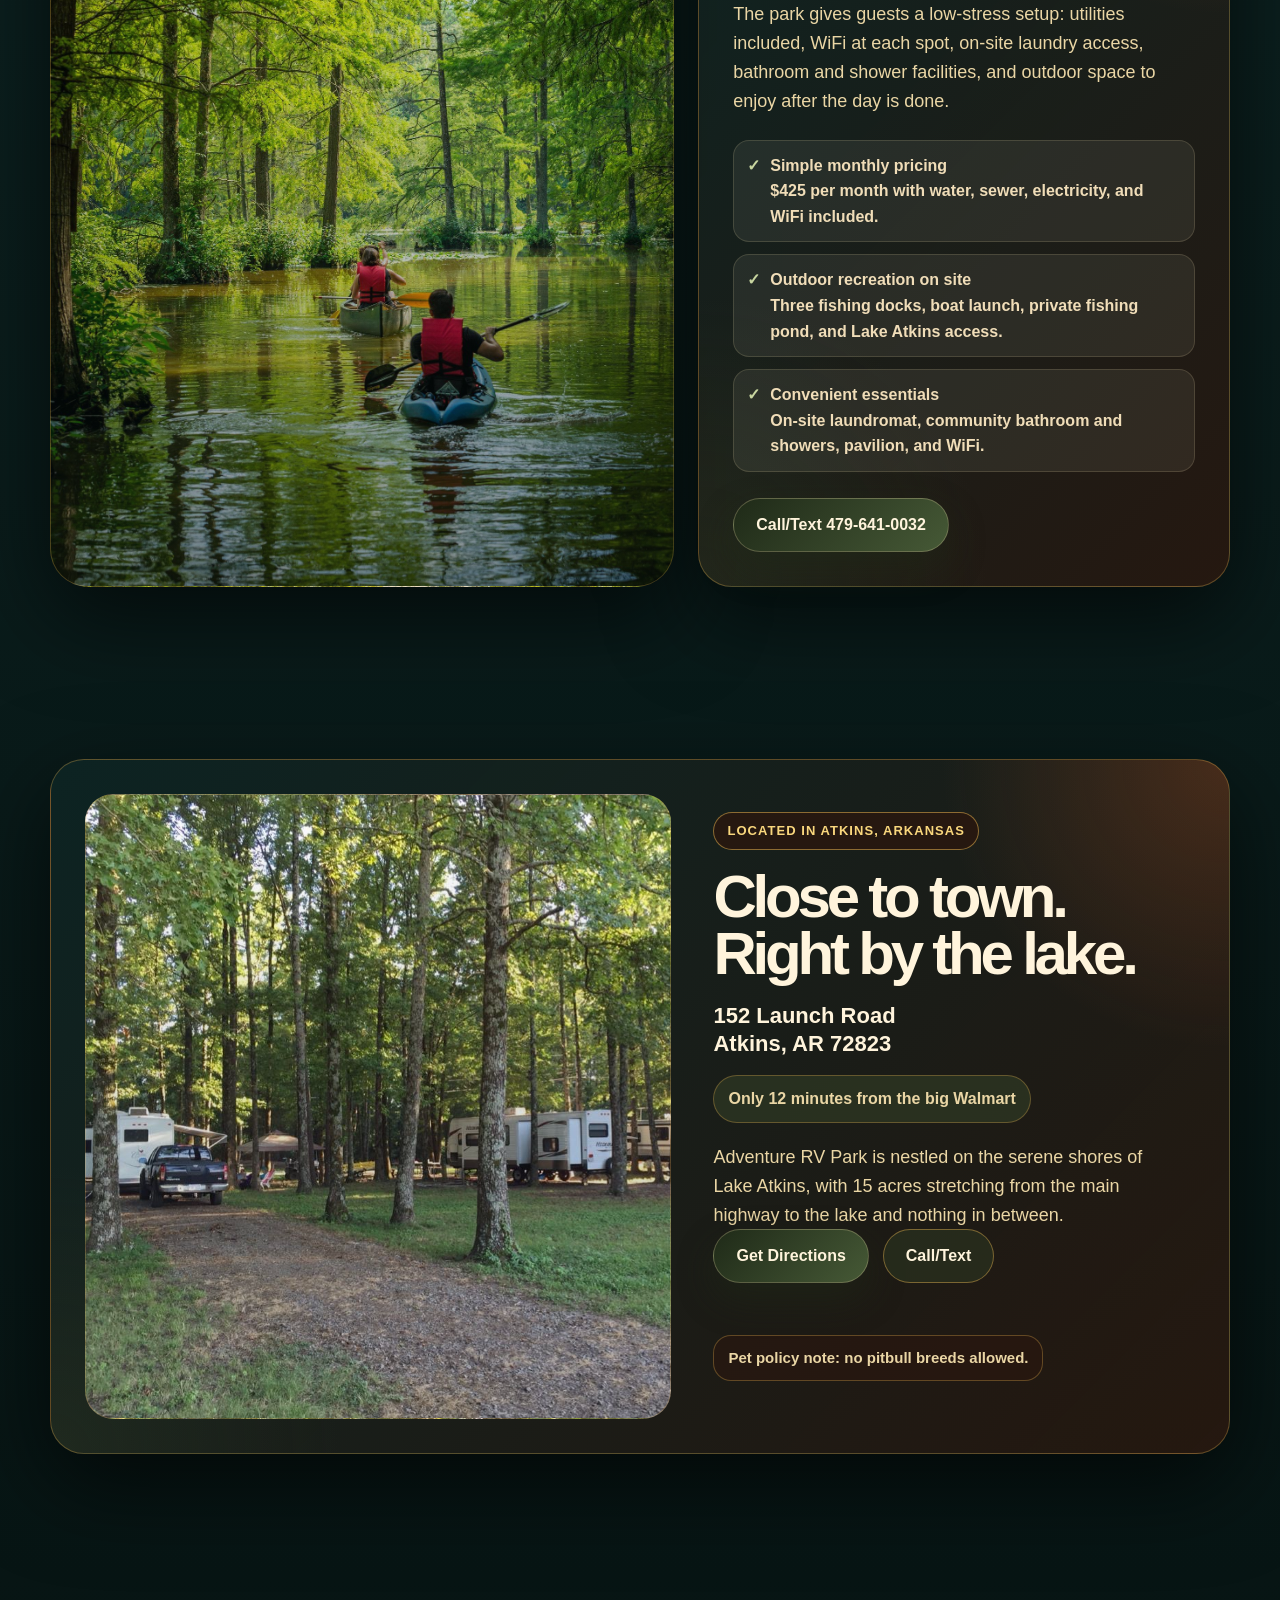
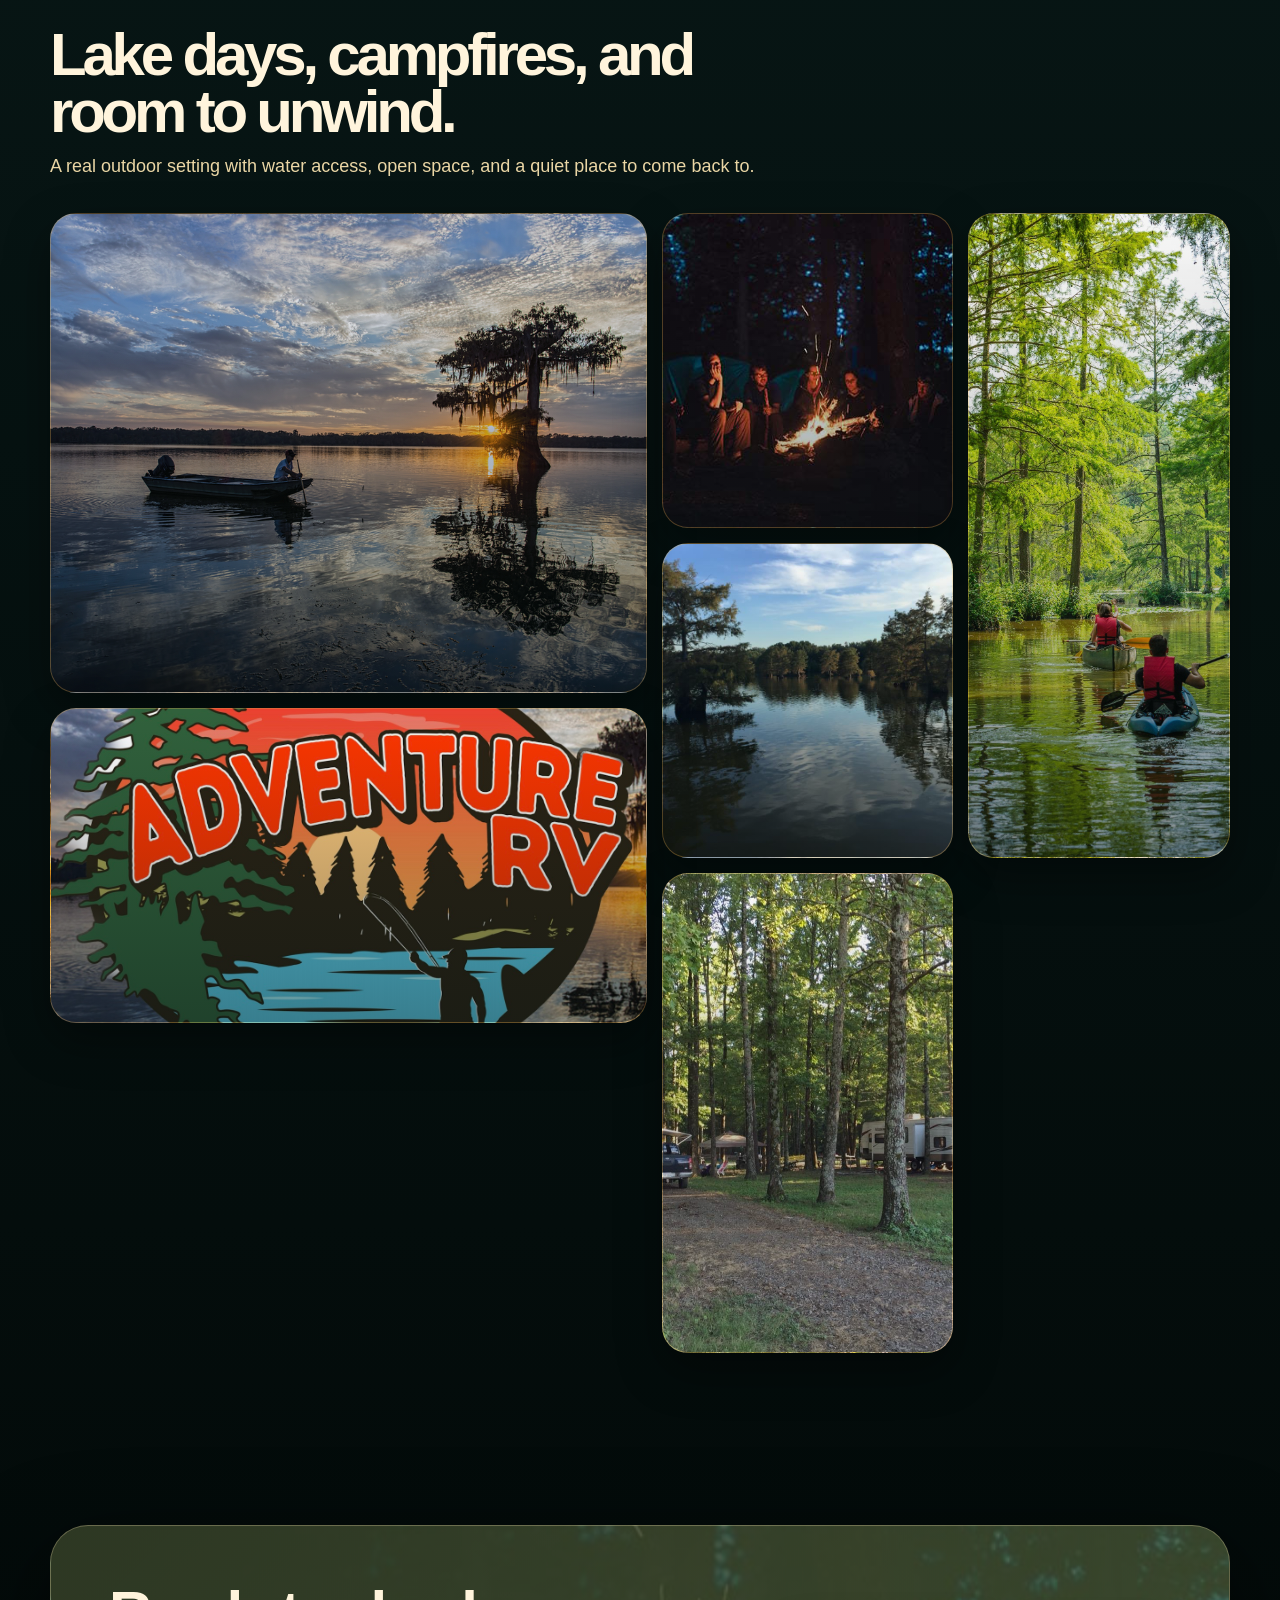
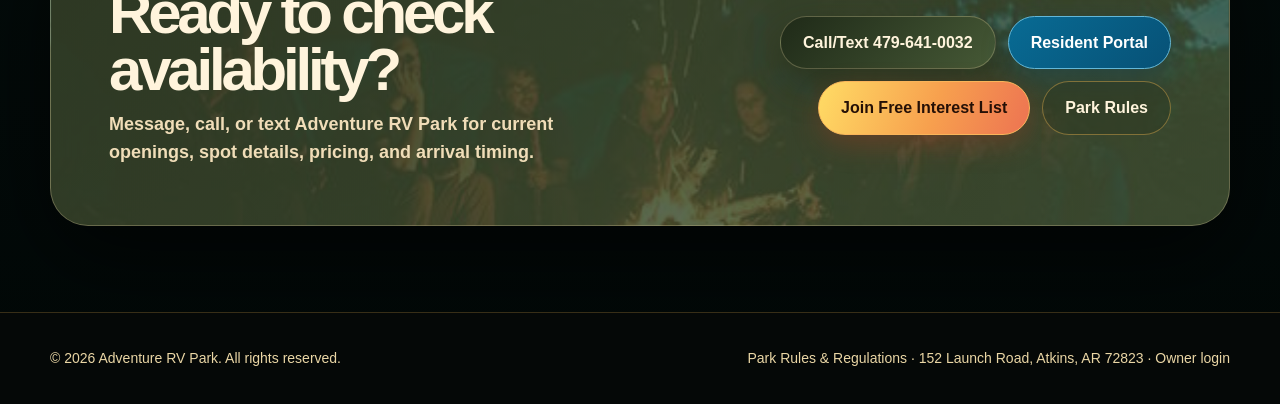
==== commit 50415274: "Label estimated RV openings Open" ====
--- a/index.html
+++ b/index.html
@@ -345,7 +345,7 @@
   <script>
     document.getElementById("year").textContent = new Date().getFullYear();
   </script>
-  <script src="availability.js?v=innago-possible-openings-20261122" defer></script>
+  <script src="availability.js?v=innago-open-label-20261122" defer></script>
 </body>
 </html>
 
